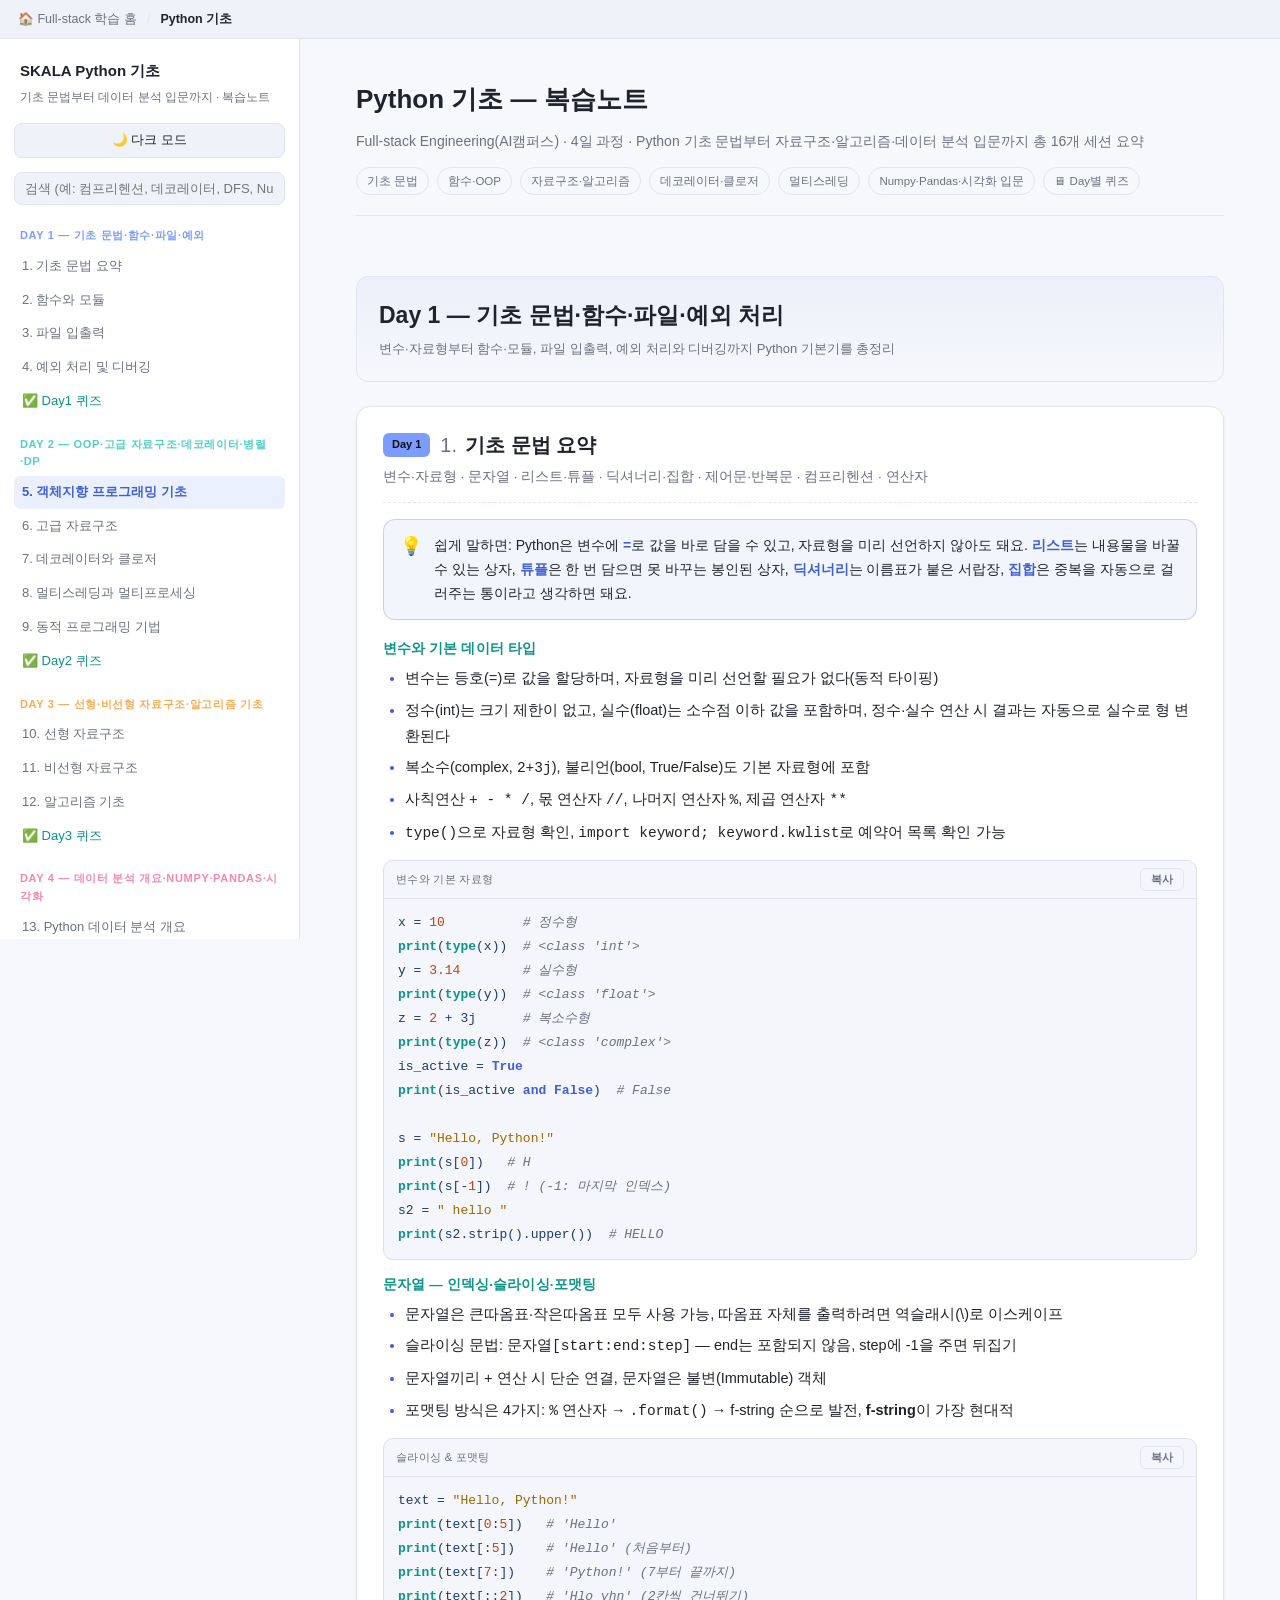
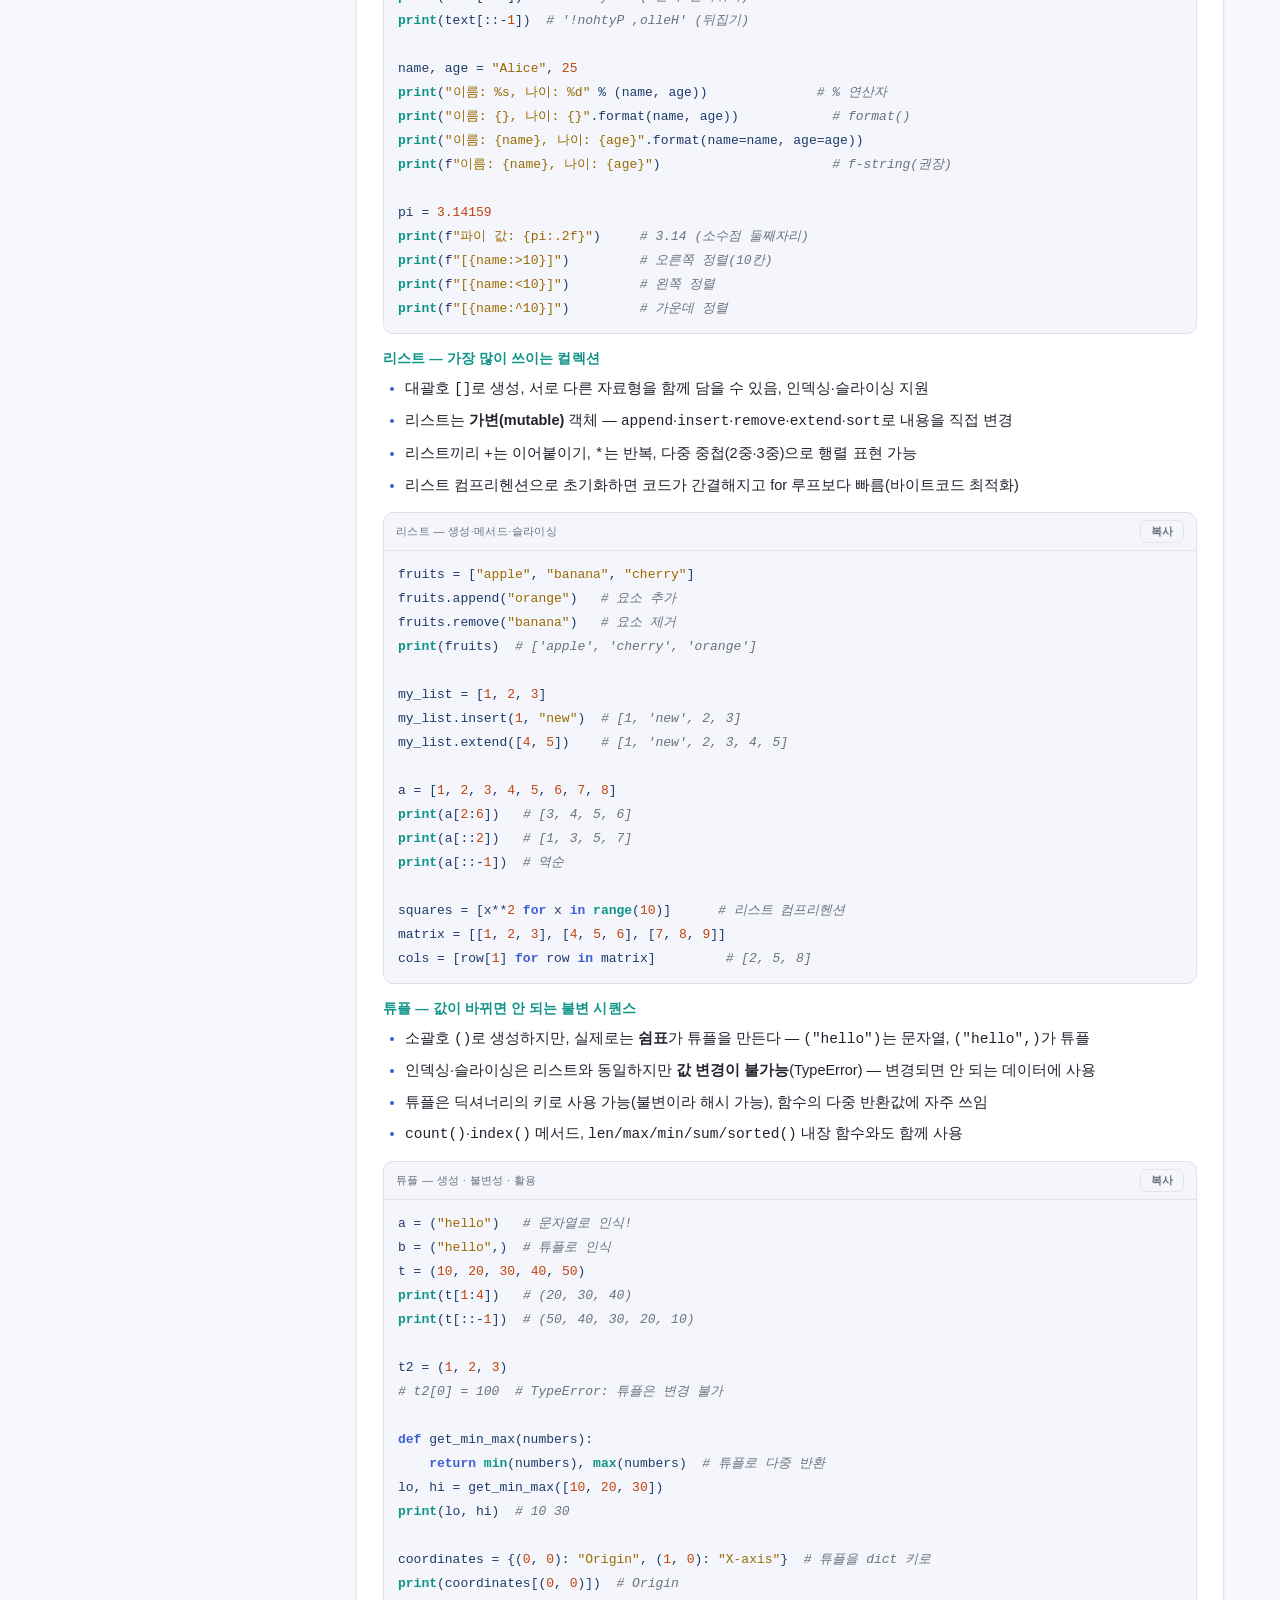
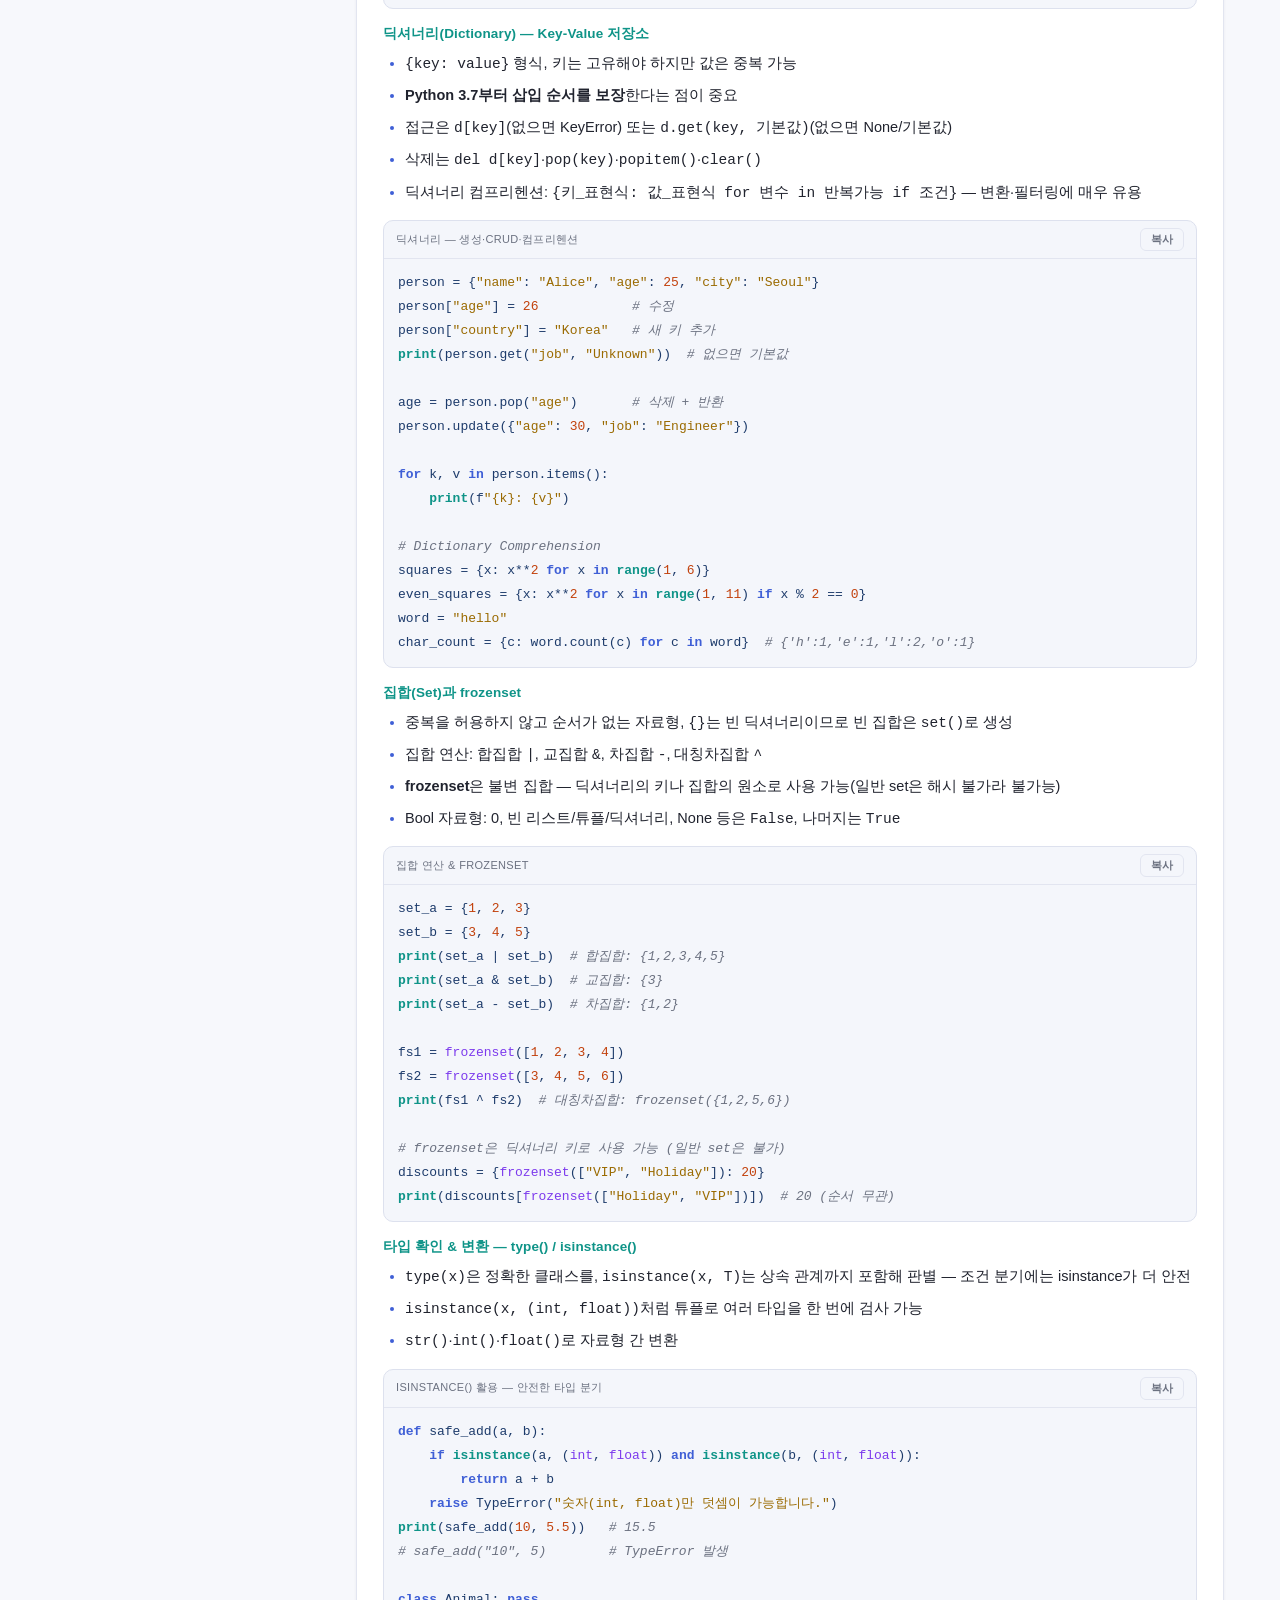
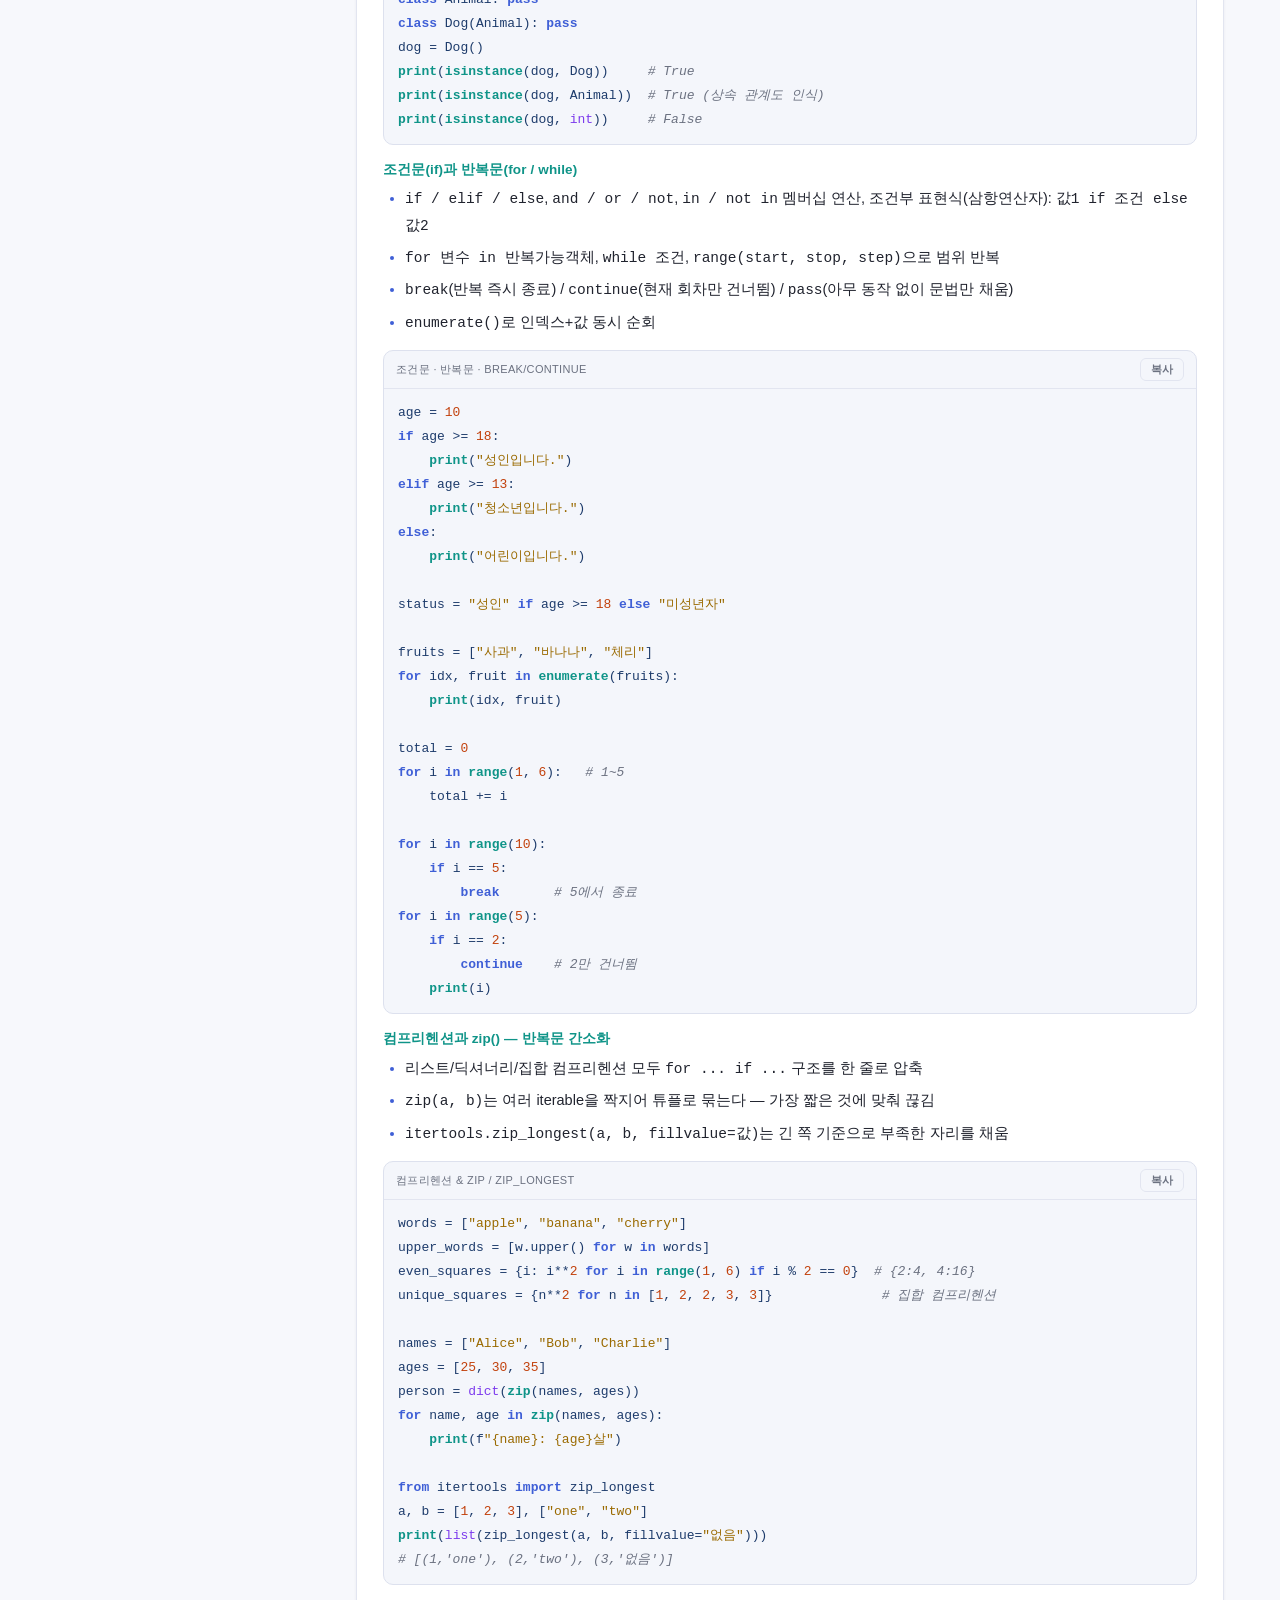
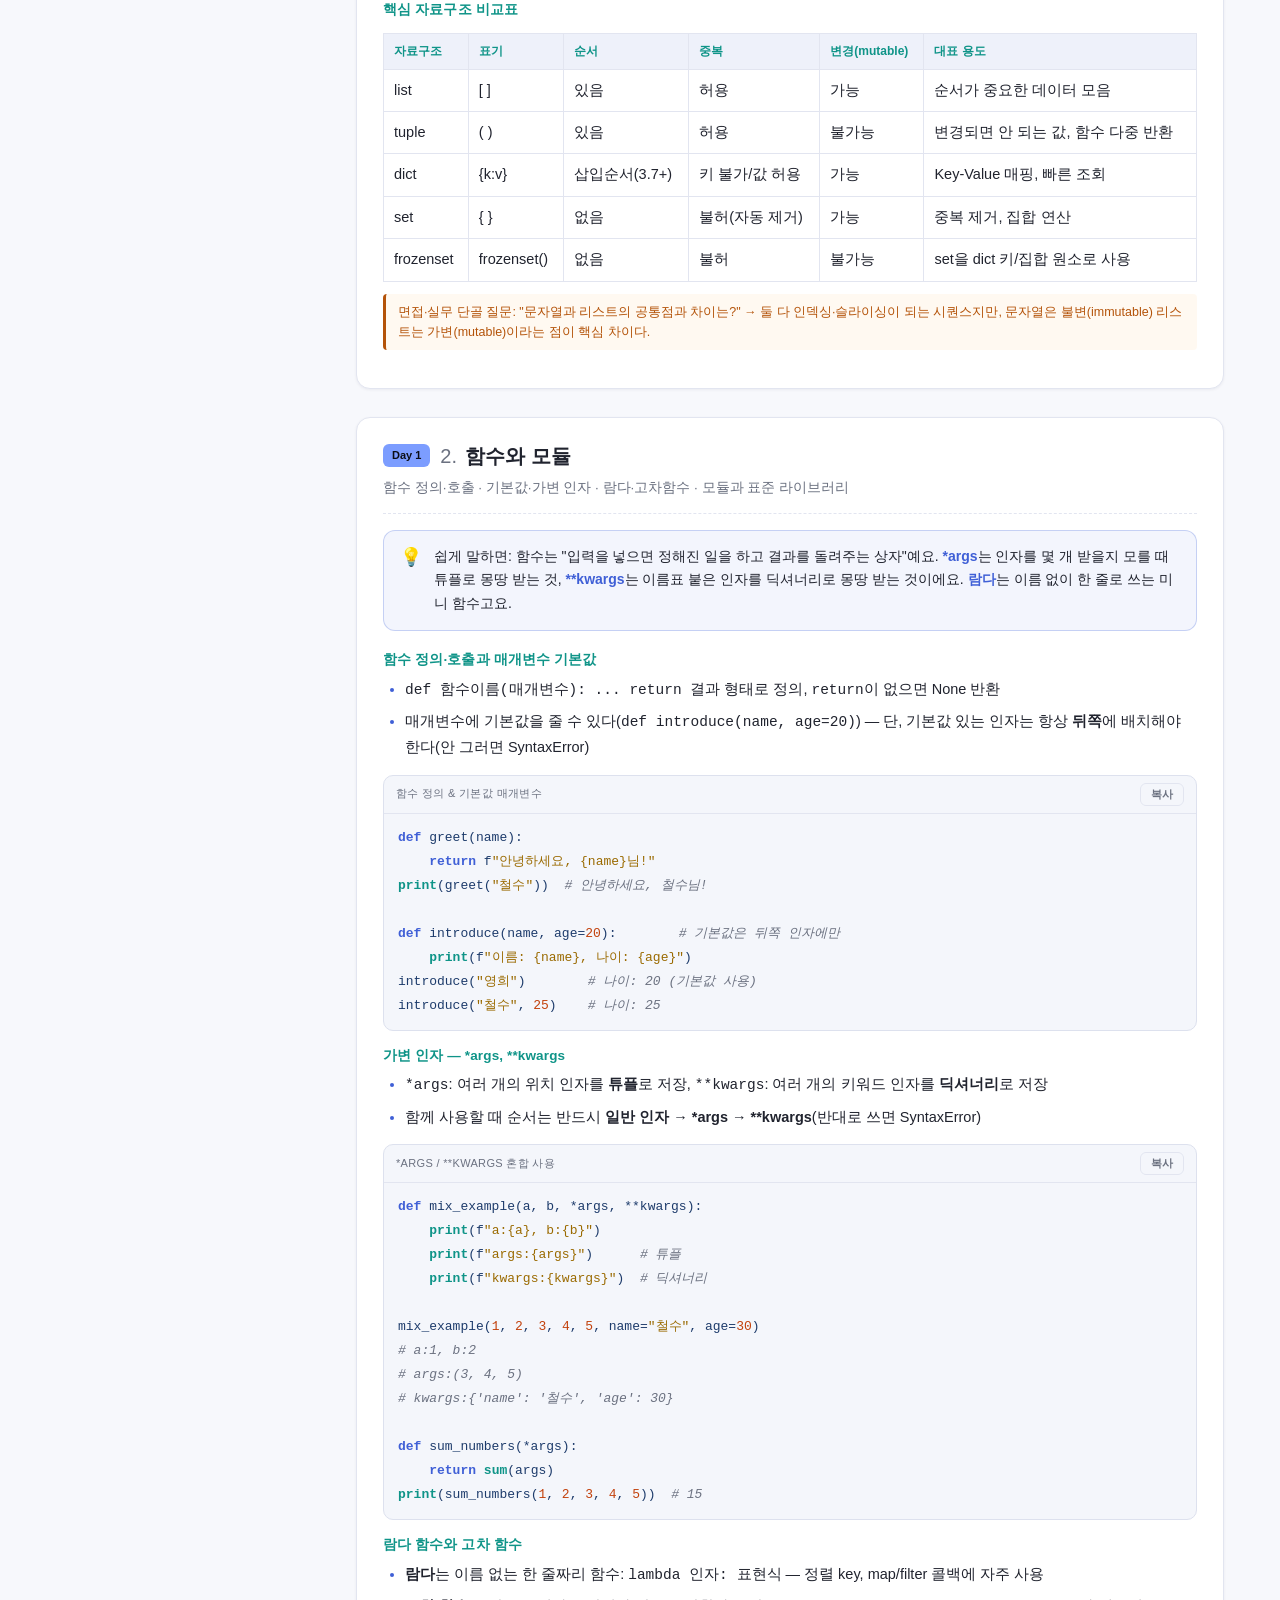
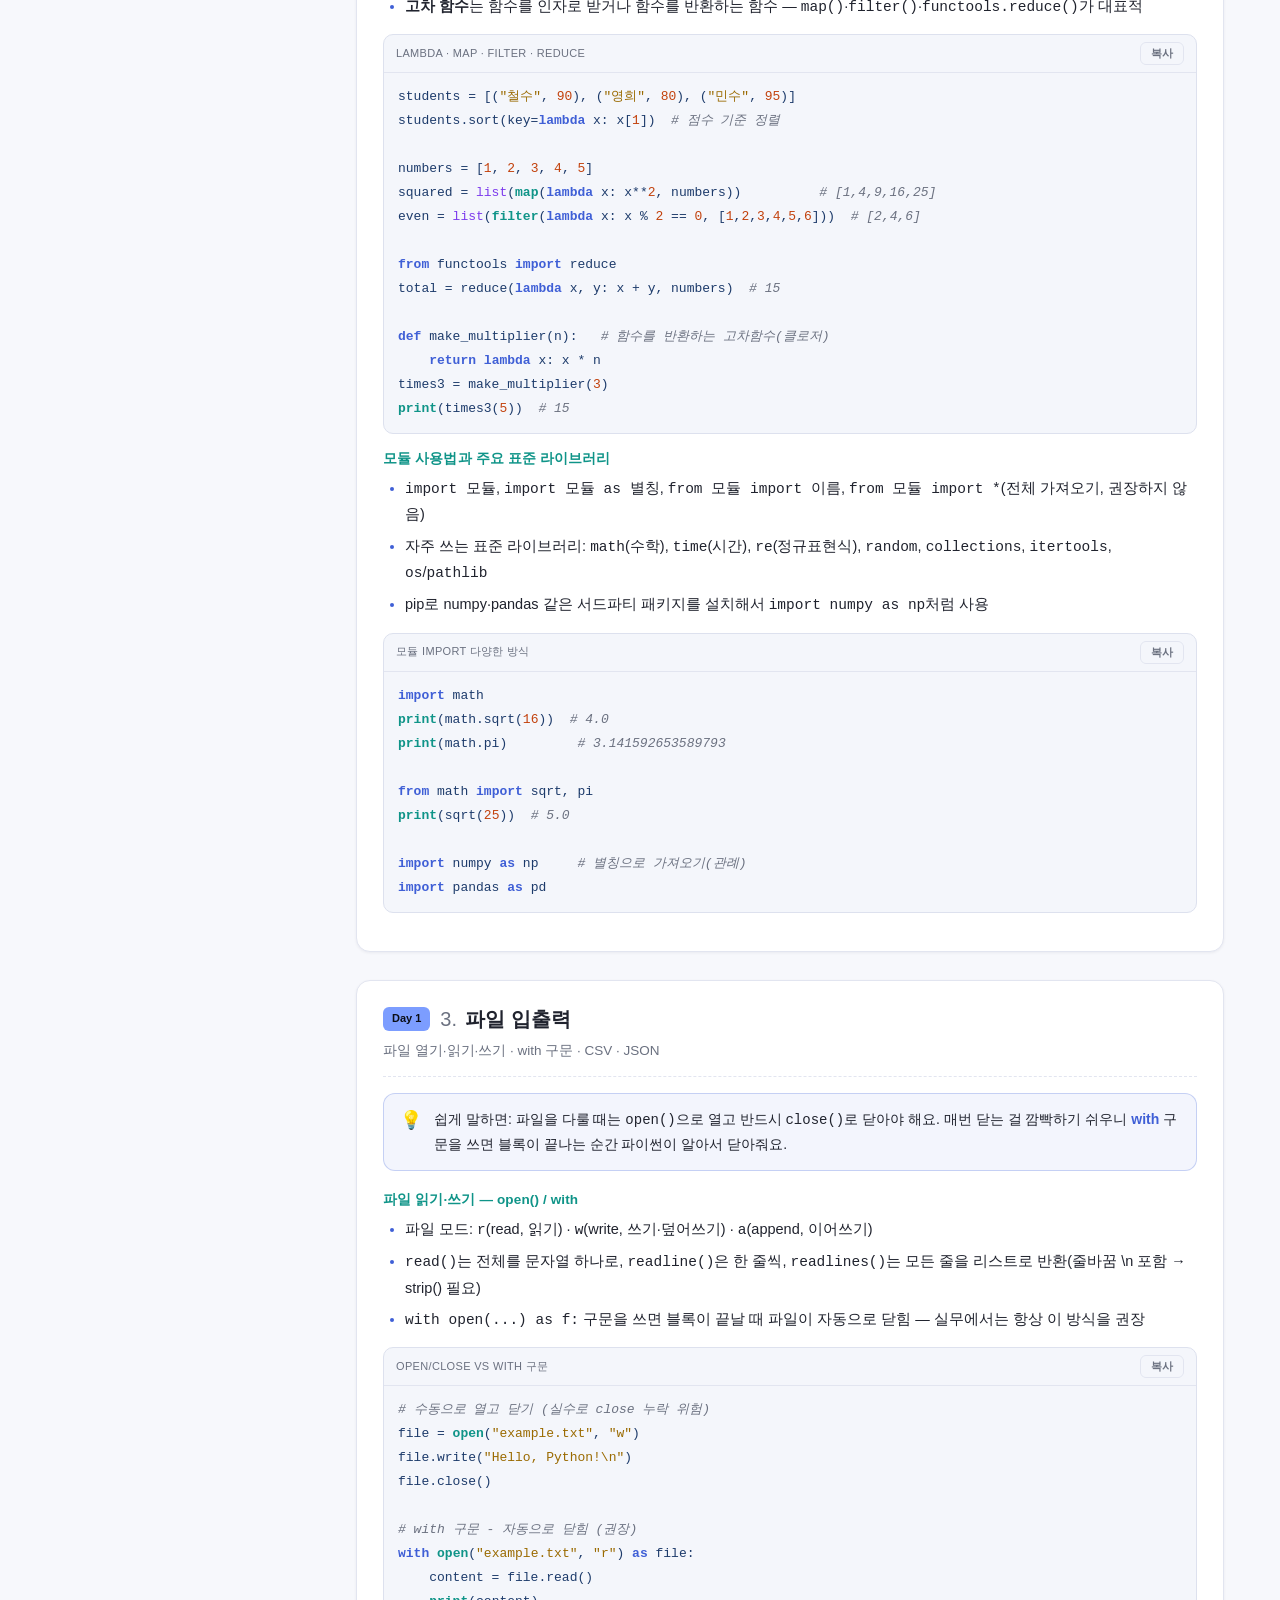
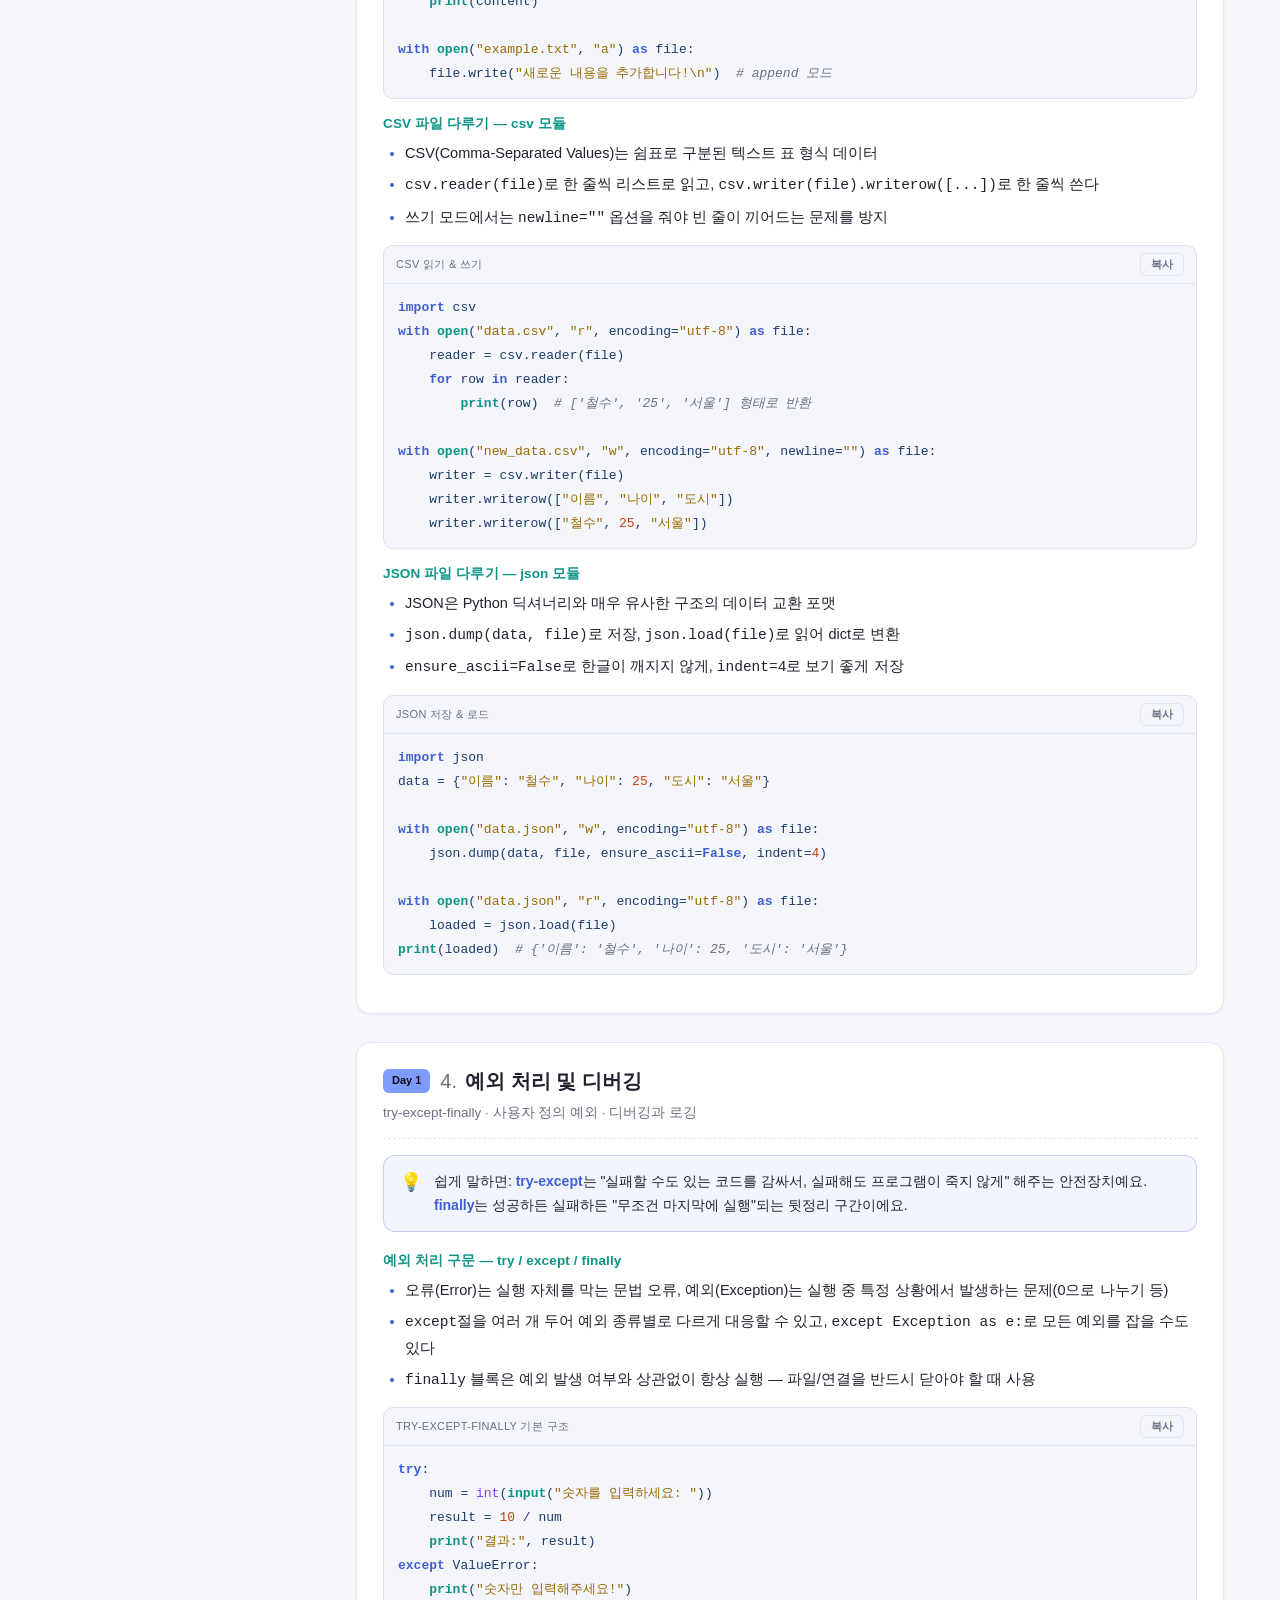
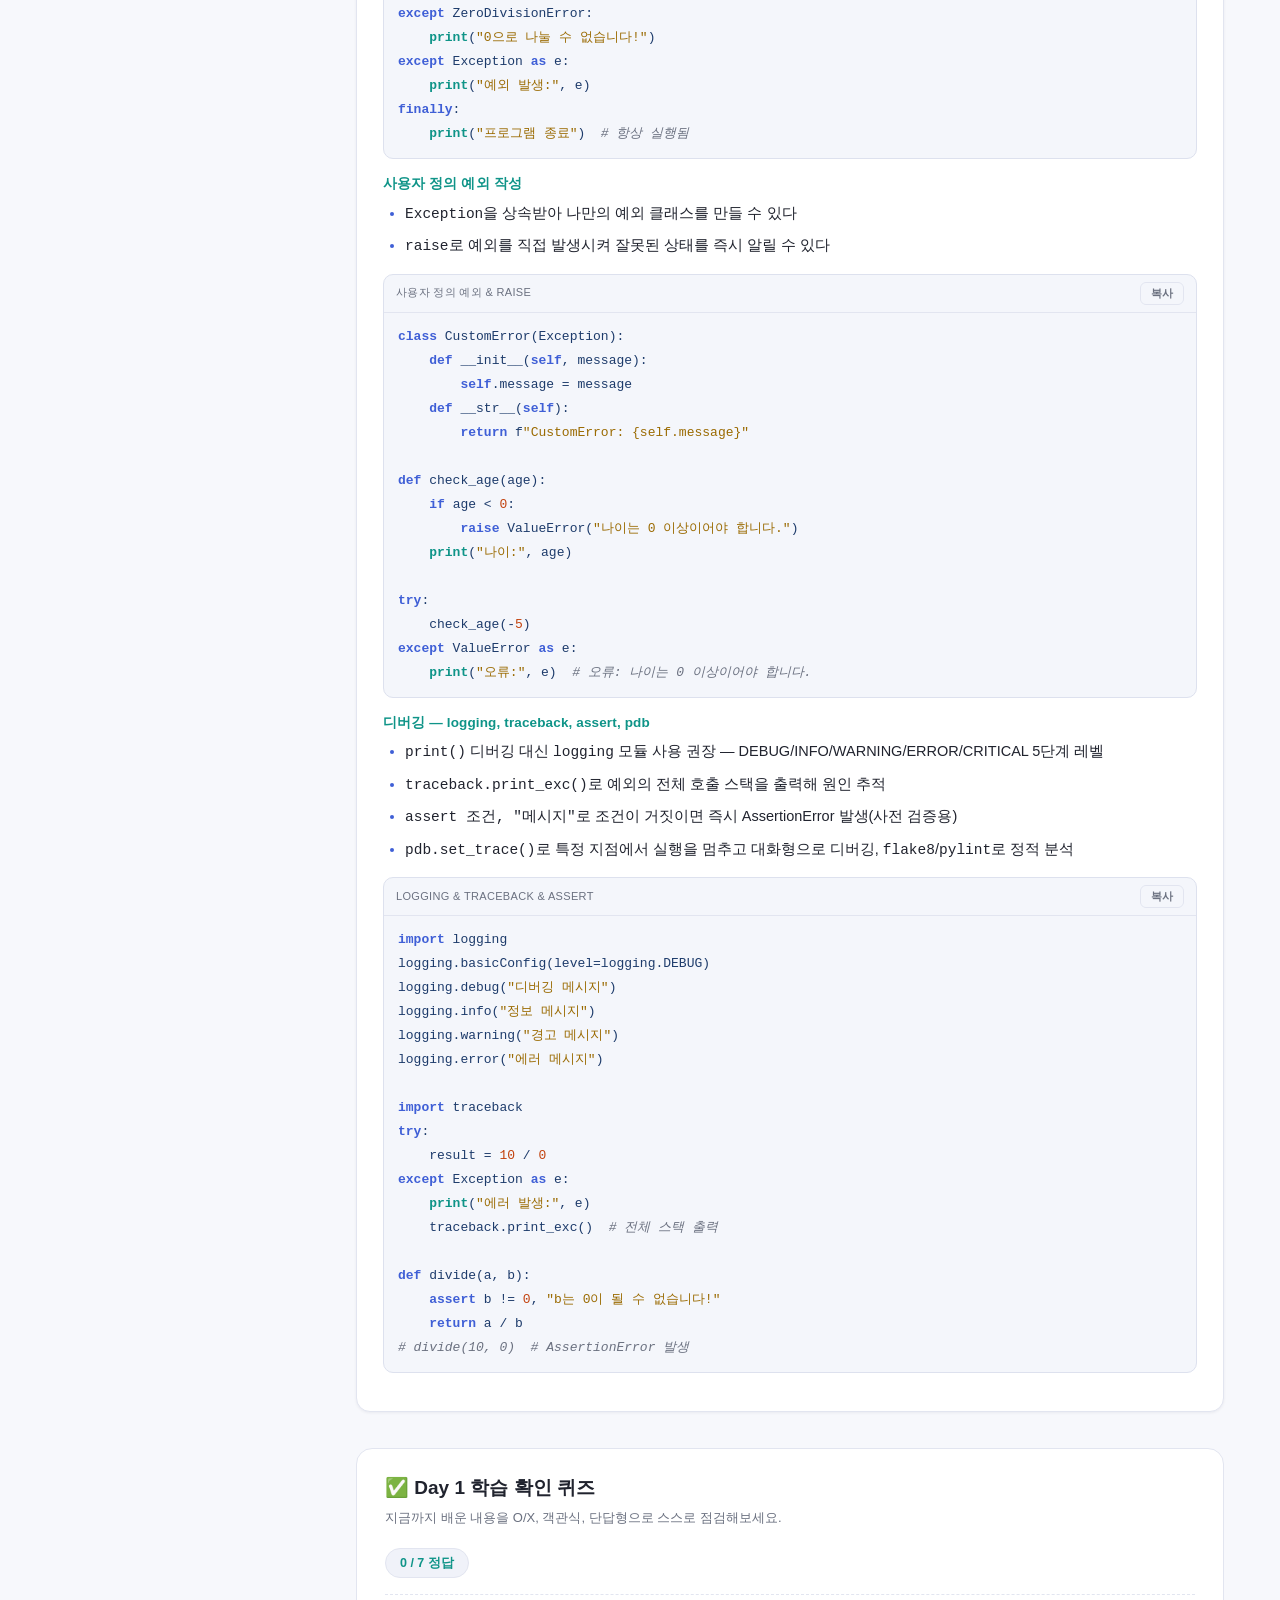
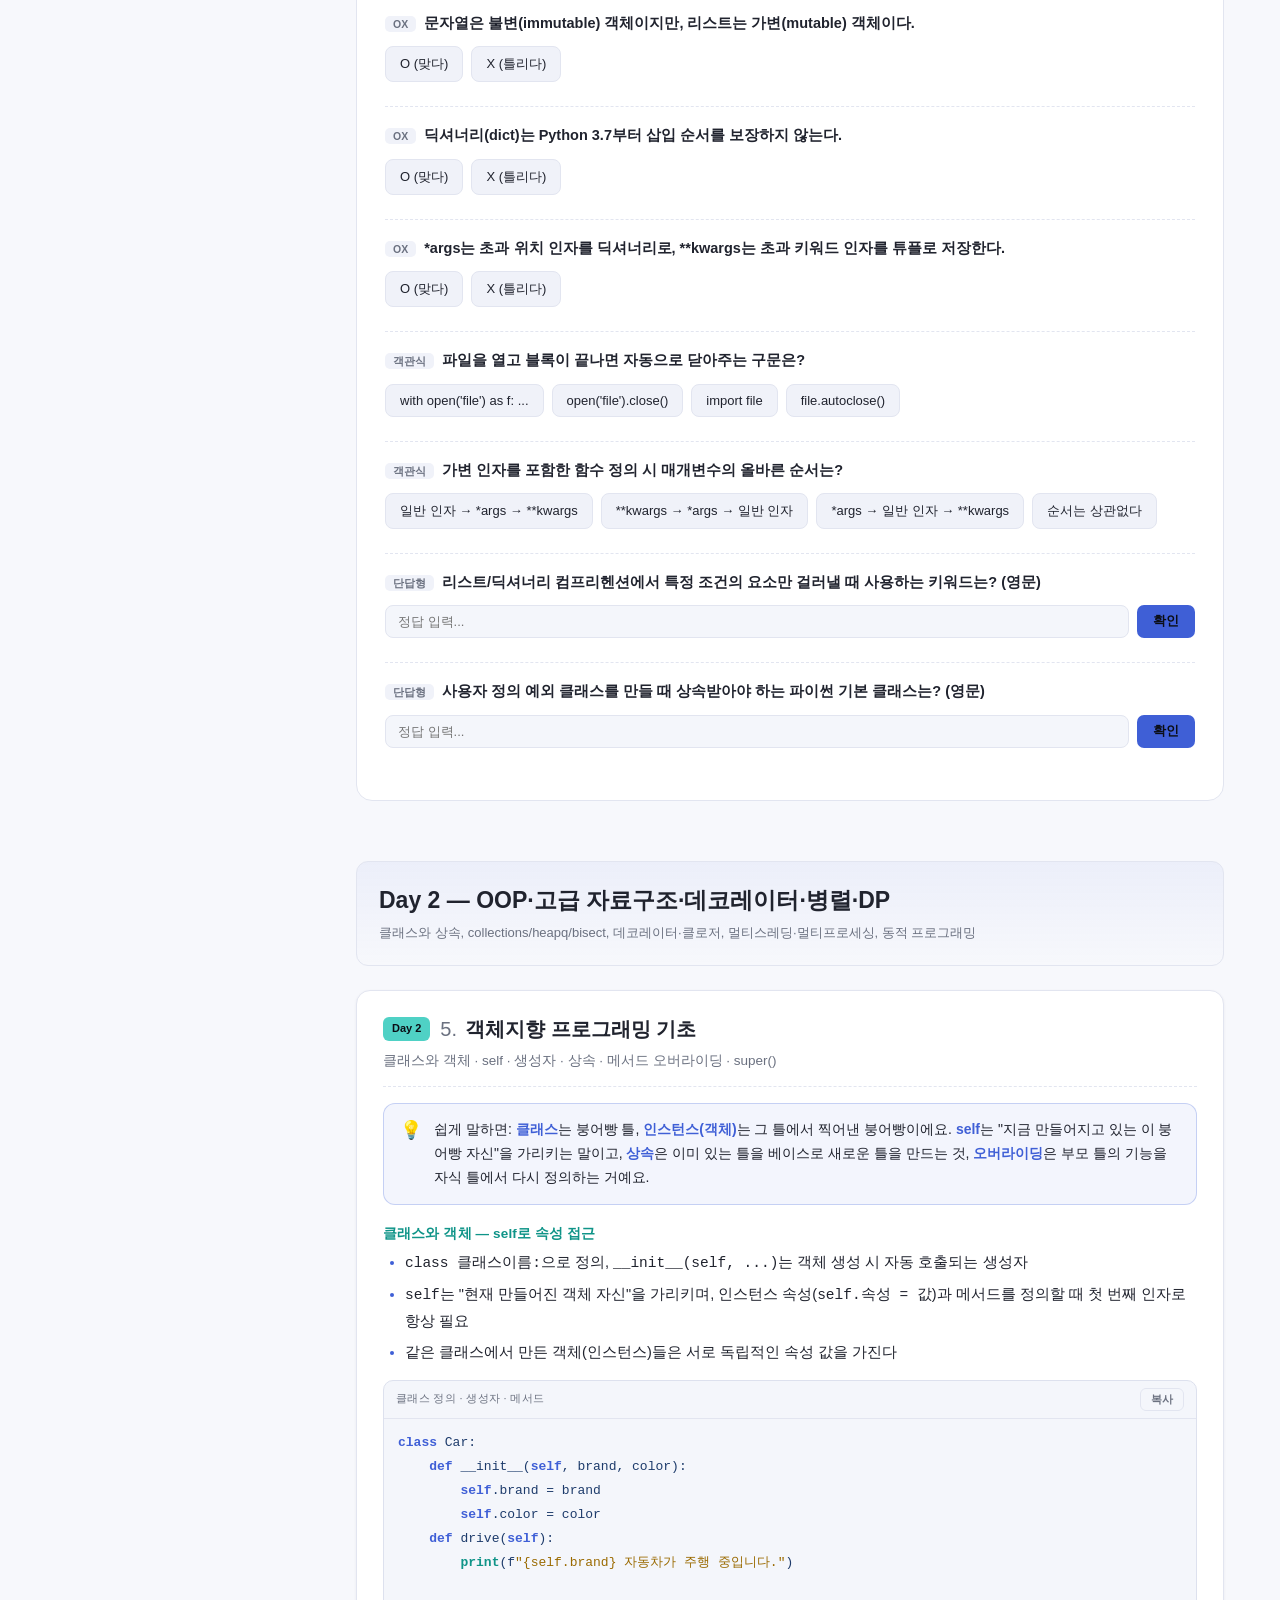
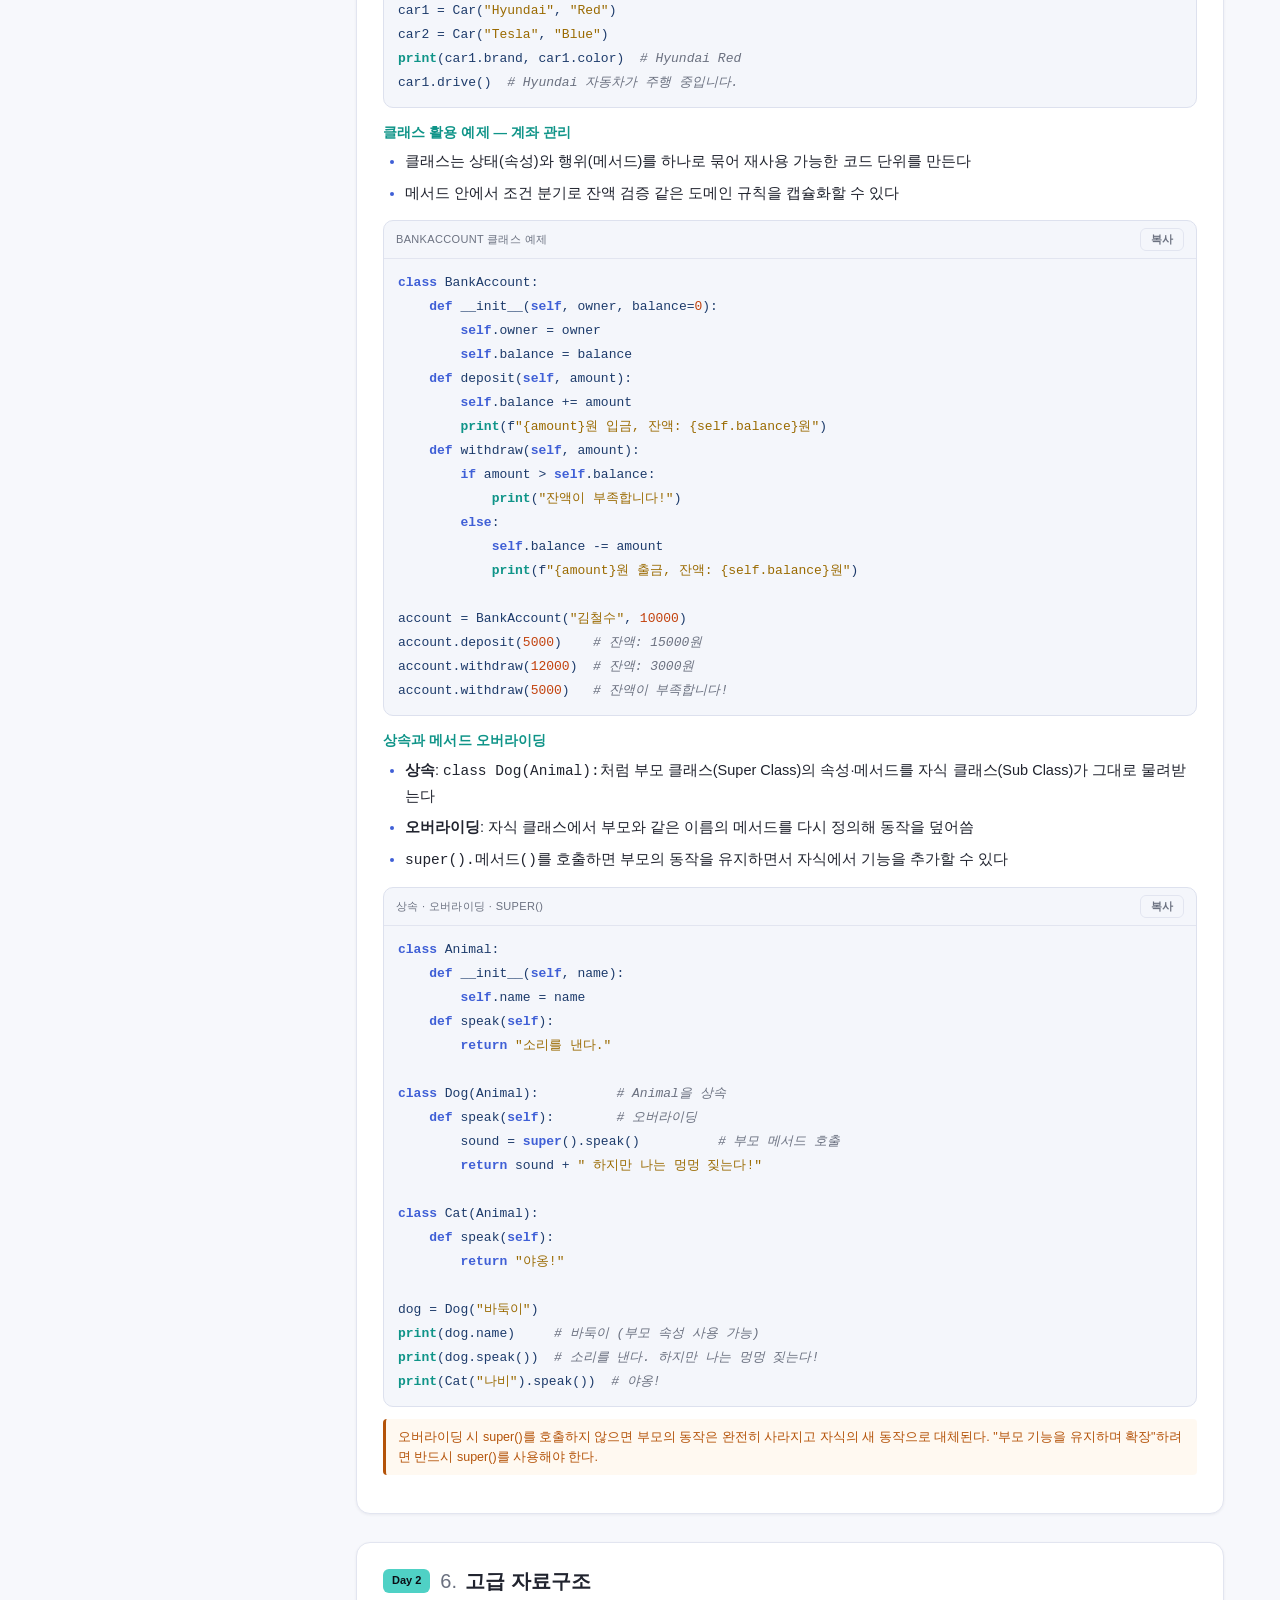
==== lectures/00-python-basics/index.html @ e53345d0 "feat: Python 기초 강의(00) 신규 추가 - 새 00번 강의 "Python 기초" 추가 — 273p 부트캠프 교재 기반   기초 문법/자료형, 함수·모듈, 파일·예외 처" ====
<!DOCTYPE html>
<html lang="ko">
<head>
<meta charset="UTF-8">
<meta name="viewport" content="width=device-width, initial-scale=1.0">
<title>SKALA | Python 기초 - 복습노트</title>
<style>
  :root{
    --bg:#0f1117; --panel:#161925; --panel2:#1c2030; --border:#2a2f42;
    --text:#e6e8ef; --muted:#9aa0b4; --accent:#7c9dff; --accent2:#4fd1c5;
    --code-bg:#10131c; --code-text:#c9e6ff;
    --day1:#7c9dff; --day2:#4fd1c5; --day3:#f6ad55; --day4:#f687b3;
    --warn:#f6ad55;
    --tk-string:#f0c674; --tk-number:#f2966d; --tk-type:#e2a8f7;
  }
  *{box-sizing:border-box;}
  html{scroll-behavior:smooth;}
  body{
    margin:0; font-family:-apple-system,BlinkMacSystemFont,"Apple SD Gothic Neo","Segoe UI",Roboto,"Noto Sans KR",sans-serif;
    background:var(--bg); color:var(--text); line-height:1.6;
  }
  .layout{display:flex; min-height:100vh;}
  .sidebar{
    width:280px; flex-shrink:0; background:var(--panel); border-right:1px solid var(--border);
    position:sticky; top:0; height:100vh; overflow-y:auto; padding:20px 14px;
  }
  .sidebar h1{font-size:15px; margin:0 6px 4px; color:var(--text); font-weight:700;}
  .sidebar .sub{font-size:11.5px; color:var(--muted); margin:0 6px 16px;}
  .search{
    width:100%; padding:8px 10px; border-radius:8px; border:1px solid var(--border);
    background:var(--panel2); color:var(--text); font-size:13px; margin-bottom:14px;
  }
  .search:focus{outline:none; border-color:var(--accent);}
  .day-group{margin-bottom:10px;}
  .day-title{
    font-size:11px; text-transform:uppercase; letter-spacing:.06em; color:var(--muted);
    padding:8px 6px 4px; font-weight:700;
  }
  .day-title.d1{color:var(--day1);} .day-title.d2{color:var(--day2);}
  .day-title.d3{color:var(--day3);} .day-title.d4{color:var(--day4);}
  .navlink{
    display:block; padding:6px 8px; border-radius:6px; color:var(--muted); text-decoration:none;
    font-size:13px; margin:1px 0; white-space:nowrap; overflow:hidden; text-overflow:ellipsis;
  }
  .navlink:hover{background:var(--panel2); color:var(--text);}
  .navlink.active{background:rgba(124,157,255,.15); color:var(--accent); font-weight:600;}
  main{flex:1; padding:32px 40px 120px; max-width:980px;}
  .page-head{margin-bottom:32px; padding-bottom:20px; border-bottom:1px solid var(--border);}
  .page-head h1{font-size:26px; margin:0 0 8px;}
  .page-head p{color:var(--muted); font-size:14px; margin:0;}
  .badges{margin-top:14px; display:flex; gap:8px; flex-wrap:wrap;}
  .badges span{font-size:11.5px; padding:4px 10px; border-radius:999px; border:1px solid var(--border); color:var(--muted);}
  .sec{margin-bottom:56px; padding-top:8px; scroll-margin-top:20px;}
  .sec-head{display:flex; align-items:center; gap:10px; margin-bottom:4px;}
  .day-badge{font-size:11px; font-weight:700; padding:3px 9px; border-radius:6px; color:#0b0d14;}
  .day-badge.day1{background:var(--day1);} .day-badge.day2{background:var(--day2);}
  .day-badge.day3{background:var(--day3);} .day-badge.day4{background:var(--day4);}
  .sec h2{font-size:21px; margin:0; display:flex; gap:8px; align-items:baseline;}
  .sec h2 .num{color:var(--muted); font-weight:500;}
  .subtitle{color:var(--muted); font-size:13.5px; margin:6px 0 18px; padding-bottom:14px; border-bottom:1px dashed var(--border);}
  .sec h3{font-size:16px; margin:22px 0 8px; color:var(--text);}
  .sec h4{font-size:13.5px; margin:14px 0 6px; color:var(--accent2); font-weight:700;}
  .b{margin:4px 0 14px; padding-left:20px;}
  .b li{margin:4px 0; font-size:14px;}
  .b li::marker{color:var(--accent);}
  p{font-size:14px; margin:8px 0;}
  .sqlbox{
    background:var(--code-bg); border:1px solid var(--border); border-radius:10px;
    margin:12px 0; overflow:hidden;
  }
  .sqlhead{
    font-size:11px; color:var(--muted); padding:7px 12px; border-bottom:1px solid var(--border);
    background:rgba(255,255,255,.02); letter-spacing:.03em; text-transform:uppercase;
  }
  .sqlbox pre{margin:0; padding:12px 14px; overflow-x:auto;}
  .sqlbox code{
    font-family:"SF Mono",Menlo,Consolas,monospace; font-size:12.5px; color:var(--code-text);
    line-height:1.65; white-space:pre;
  }
  .sqlbox .tk-k{color:var(--accent); font-weight:700;}
  .sqlbox .tk-f{color:var(--accent2); font-weight:700;}
  .sqlbox .tk-t{color:var(--tk-type);}
  .sqlbox .tk-s{color:var(--tk-string);}
  .sqlbox .tk-n{color:var(--tk-number);}
  .sqlbox .tk-c{color:var(--muted); font-style:italic;}
  .cp{
    background:rgba(79,209,197,.07); border:1px solid rgba(79,209,197,.3); border-radius:10px;
    padding:10px 14px; margin:14px 0;
  }
  .cphead{color:var(--accent2); font-size:12.5px; font-weight:700; margin-bottom:6px;}
  .cp ul{margin:0; padding-left:18px;}
  .cp li{font-size:13px; margin:3px 0; color:#d5f5f0;}
  table.t{border-collapse:collapse; width:100%; margin:12px 0; font-size:13px;}
  table.t th{
    background:var(--panel2); text-align:left; padding:8px 10px; border:1px solid var(--border);
    color:var(--accent2); font-size:12px;
  }
  table.t td{padding:8px 10px; border:1px solid var(--border); color:var(--text); vertical-align:top;}
  .note{
    font-size:12.5px; color:var(--warn); background:rgba(246,173,85,.08);
    border-left:3px solid var(--warn); padding:8px 12px; margin:12px 0; border-radius:4px;
  }
  .divider{border:none; border-top:1px solid var(--border); margin:40px 0;}
  .day-header{
    margin:60px 0 24px; padding:14px 0; border-bottom:2px solid var(--border);
  }
  .day-header h1{font-size:22px; margin:0 0 4px;}
  .day-header p{color:var(--muted); font-size:13px; margin:0;}
  ::-webkit-scrollbar{width:9px; height:9px;}
  ::-webkit-scrollbar-thumb{background:#333850; border-radius:6px;}
  ::-webkit-scrollbar-track{background:transparent;}
  .top-btn{
    position:fixed; bottom:24px; right:24px; background:var(--accent); color:#0b0d14;
    border:none; border-radius:999px; width:44px; height:44px; font-size:18px; cursor:pointer;
    box-shadow:0 4px 16px rgba(0,0,0,.4); display:none;
  }
  @media (max-width:900px){
    .sidebar{position:fixed; z-index:20; transform:translateX(-100%); transition:transform .2s;}
    .sidebar.open{transform:translateX(0);}
    main{padding:20px;}
  }

  /* ===== Readability upgrade ===== */
  body{ font-size:15px; }
  main{ padding:36px 48px 160px; max-width:900px; }
  .sec{
    background:var(--panel); border:1px solid var(--border); border-radius:14px;
    padding:22px 26px 26px; margin-bottom:28px; box-shadow:0 1px 0 rgba(255,255,255,.02) inset;
  }
  .sec-head{margin-bottom:2px;}
  .sec h2{font-size:20px;}
  .subtitle{font-size:13.5px; line-height:1.55; margin-bottom:16px;}
  p, .b li, .cp li, table.t td{font-size:14.5px; line-height:1.75;}
  .b{padding-left:22px;}
  .b li{margin:6px 0;}
  .sqlbox code{font-size:13px; line-height:1.8;}
  h4{letter-spacing:.01em;}
  .day-header{
    background:linear-gradient(180deg, rgba(124,157,255,.08), transparent);
    border-radius:12px; padding:20px 22px; border-bottom:none; border:1px solid var(--border);
  }
  .day-header h1{font-size:23px;}

  /* ===== Light theme ===== */
  body.light{
    --bg:#f7f8fc; --panel:#ffffff; --panel2:#f0f2f9; --border:#e2e5f0;
    --text:#20232e; --muted:#6b7180; --accent:#3f5fd6; --accent2:#0f9488;
    --code-bg:#f4f6fb; --code-text:#1d3b6b; --warn:#b45309;
    --tk-string:#9a6a00; --tk-number:#c2410c; --tk-type:#7c3aed;
  }
  body.light .sec{box-shadow:0 1px 3px rgba(20,25,50,.06);}
  body.light .cp{background:rgba(15,148,136,.07); border-color:rgba(15,148,136,.28);}
  body.light .cp li{color:#0d4b45;}
  body.light .sqlbox{border-color:#dde1ee;}
  body.light table.t th{background:#eef1fa;}
  body.light .day-header{background:linear-gradient(180deg, rgba(63,95,214,.06), transparent);}

  /* ===== Top toolbar ===== */
  .toolbar{display:flex; gap:8px; margin-bottom:14px;}
  .theme-btn{
    flex:1; padding:8px 10px; border-radius:8px; border:1px solid var(--border);
    background:var(--panel2); color:var(--text); font-size:12.5px; cursor:pointer;
  }
  .theme-btn:hover{border-color:var(--accent);}

  /* ===== Copy button (injected via JS into sqlhead) ===== */
  .sqlhead{display:flex; align-items:center; justify-content:space-between;}
  .copy-btn{
    font-size:11px; padding:3px 10px; border-radius:6px; border:1px solid var(--border);
    background:transparent; color:var(--muted); cursor:pointer; letter-spacing:0; text-transform:none;
    font-weight:600;
  }
  .copy-btn:hover{border-color:var(--accent2); color:var(--accent2);}
  .copy-btn.copied{border-color:var(--accent2); color:var(--accent2);}

  /* ===== Width upgrade (full monitor) ===== */
  main{ max-width: 1180px; padding:40px 56px 160px; }
  @media (min-width:1500px){ main{ max-width: 1320px; } }
  @media (min-width:1800px){ main{ max-width: 1440px; } }
  .sidebar{ width:300px; }

  /* ===== TL;DR beginner box ===== */
  .tldr{
    display:flex; gap:12px; align-items:flex-start; background:rgba(124,157,255,.09);
    border:1px solid rgba(124,157,255,.35); border-radius:12px; padding:14px 16px; margin:14px 0 18px;
  }
  .tldr .icon{font-size:18px; line-height:1.4;}
  .tldr .txt{font-size:14px; line-height:1.7; color:var(--text);}
  .tldr .txt b{color:var(--accent);}
  body.light .tldr{background:rgba(63,95,214,.06); border-color:rgba(63,95,214,.25);}

  /* ===== Quiz blocks ===== */
  .quiz-wrap{
    margin:36px 0 60px; background:var(--panel); border:1px solid var(--border); border-radius:16px;
    padding:24px 28px 28px;
  }
  .quiz-wrap h2{font-size:19px; margin:0 0 4px; display:flex; align-items:center; gap:8px;}
  .quiz-wrap > p{color:var(--muted); font-size:13px; margin:0 0 18px;}
  .quiz-score{
    display:inline-block; background:var(--panel2); border:1px solid var(--border); border-radius:999px;
    padding:4px 14px; font-size:12.5px; color:var(--accent2); font-weight:700; margin-bottom:16px;
  }
  .quiz-q{
    border-top:1px dashed var(--border); padding:16px 0;
  }
  .quiz-q:first-of-type{border-top:none;}
  .quiz-qtext{font-size:14.5px; margin:0 0 10px; font-weight:600;}
  .quiz-qtext .qtype{
    font-size:10.5px; font-weight:700; padding:2px 8px; border-radius:5px; margin-right:8px;
    background:var(--panel2); color:var(--muted); vertical-align:middle;
  }
  .quiz-opts{display:flex; flex-wrap:wrap; gap:8px;}
  .quiz-opt{
    background:var(--panel2); border:1px solid var(--border); color:var(--text); border-radius:8px;
    padding:8px 14px; font-size:13px; cursor:pointer; text-align:left;
  }
  .quiz-opt:hover{border-color:var(--accent);}
  .quiz-opt.correct{background:rgba(79,209,197,.18); border-color:var(--accent2); color:var(--accent2); font-weight:700;}
  .quiz-opt.incorrect{background:rgba(246,135,179,.15); border-color:#f687b3; color:#f687b3;}
  .quiz-opt[disabled]{cursor:default;}
  .quiz-short{display:flex; gap:8px; flex-wrap:wrap; align-items:center;}
  .quiz-short input{
    flex:1; min-width:180px; padding:8px 12px; border-radius:8px; border:1px solid var(--border);
    background:var(--code-bg); color:var(--text); font-size:13px;
  }
  .quiz-check{
    background:var(--accent); color:#0b0d14; border:none; border-radius:7px; padding:8px 16px;
    font-size:12.5px; font-weight:700; cursor:pointer;
  }
  .quiz-feedback{font-size:12.5px; margin-top:8px; font-weight:600;}
  .quiz-feedback.ok{color:var(--accent2);}
  .quiz-feedback.no{color:#f687b3;}
  .quiz-exp{
    margin-top:8px; padding:8px 12px; border-radius:8px; font-weight:400; font-size:12.5px;
    line-height:1.6; color:var(--text); background:var(--panel2); border:1px solid var(--border);
  }

  /* ===== Site topbar (links back to course home) ===== */
  .site-topbar{
    display:flex; align-items:center; gap:10px; padding:9px 18px; background:var(--panel2);
    border-bottom:1px solid var(--border); font-size:12.5px; position:sticky; top:0; z-index:30;
  }
  .site-topbar a{color:var(--muted); text-decoration:none;}
  .site-topbar a:hover{color:var(--accent);}
  .site-topbar .crumb-sep{color:var(--border);}
  .site-topbar .crumb-cur{color:var(--text); font-weight:600;}
</style>
</head>

<body class="light">
<div class="site-topbar">
  <a href="../../index.html">🏠 Full-stack 학습 홈</a>
  <span class="crumb-sep">/</span>
  <span class="crumb-cur">Python 기초</span>
</div>
<div class="layout">
  <nav class="sidebar" id="sidebar">
    <h1>SKALA Python 기초</h1>
    <p class="sub">기초 문법부터 데이터 분석 입문까지 · 복습노트</p>
    <div class="toolbar">
      <button class="theme-btn" id="themeBtn">🌙 다크 모드</button>
    </div>
    <input class="search" id="searchBox" type="text" placeholder="검색 (예: 컴프리헨션, 데코레이터, DFS, Numpy...)">
    <div class="day-group"><div class="day-title d1">Day 1 — 기초 문법·함수·파일·예외</div>
<a class="navlink" href="#s1" data-sec="1">1. 기초 문법 요약</a>
<a class="navlink" href="#s2" data-sec="2">2. 함수와 모듈</a>
<a class="navlink" href="#s3" data-sec="3">3. 파일 입출력</a>
<a class="navlink" href="#s4" data-sec="4">4. 예외 처리 및 디버깅</a>
<a class="navlink" href="#quiz-day1" style="color:var(--accent2);">✅ Day1 퀴즈</a>
</div>
<div class="day-group"><div class="day-title d2">Day 2 — OOP·고급 자료구조·데코레이터·병렬·DP</div>
<a class="navlink" href="#s5" data-sec="5">5. 객체지향 프로그래밍 기초</a>
<a class="navlink" href="#s6" data-sec="6">6. 고급 자료구조</a>
<a class="navlink" href="#s7" data-sec="7">7. 데코레이터와 클로저</a>
<a class="navlink" href="#s8" data-sec="8">8. 멀티스레딩과 멀티프로세싱</a>
<a class="navlink" href="#s9" data-sec="9">9. 동적 프로그래밍 기법</a>
<a class="navlink" href="#quiz-day2" style="color:var(--accent2);">✅ Day2 퀴즈</a>
</div>
<div class="day-group"><div class="day-title d3">Day 3 — 선형·비선형 자료구조·알고리즘 기초</div>
<a class="navlink" href="#s10" data-sec="10">10. 선형 자료구조</a>
<a class="navlink" href="#s11" data-sec="11">11. 비선형 자료구조</a>
<a class="navlink" href="#s12" data-sec="12">12. 알고리즘 기초</a>
<a class="navlink" href="#quiz-day3" style="color:var(--accent2);">✅ Day3 퀴즈</a>
</div>
<div class="day-group"><div class="day-title d4">Day 4 — 데이터 분석 개요·Numpy·Pandas·시각화</div>
<a class="navlink" href="#s13" data-sec="13">13. Python 데이터 분석 개요</a>
<a class="navlink" href="#s14" data-sec="14">14. Numpy</a>
<a class="navlink" href="#s15" data-sec="15">15. Pandas</a>
<a class="navlink" href="#s16" data-sec="16">16. Matplotlib & Seaborn</a>
<a class="navlink" href="#quiz-day4" style="color:var(--accent2);">✅ Day4 퀴즈</a>
</div>
  </nav>
  <main>
    <div class="page-head">
      <h1>Python 기초 — 복습노트</h1>
      <p>Full-stack Engineering(AI캠퍼스) · 4일 과정 · Python 기초 문법부터 자료구조·알고리즘·데이터 분석 입문까지 총 16개 세션 요약</p>
      <div class="badges">
        <span>기초 문법</span><span>함수·OOP</span><span>자료구조·알고리즘</span>
        <span>데코레이터·클로저</span><span>멀티스레딩</span><span>Numpy·Pandas·시각화 입문</span>
        <span>🖥 Day별 퀴즈</span>
      </div>
    </div>
    <div class="day-header" id="day1"><h1>Day 1 — 기초 문법·함수·파일·예외 처리</h1><p>변수·자료형부터 함수·모듈, 파일 입출력, 예외 처리와 디버깅까지 Python 기본기를 총정리</p></div>

<section class="sec" id="s1" data-day="1">
  <div class="sec-head">
    <span class="day-badge day1">Day 1</span>
    <h2><span class="num">1.</span> 기초 문법 요약</h2>
  </div>
  <p class="subtitle">변수·자료형 · 문자열 · 리스트·튜플 · 딕셔너리·집합 · 제어문·반복문 · 컴프리헨션 · 연산자</p>
  <div class="tldr"><span class="icon">💡</span><div class="txt">쉽게 말하면: Python은 변수에 <b>=</b>로 값을 바로 담을 수 있고, 자료형을 미리 선언하지 않아도 돼요. <b>리스트</b>는 내용물을 바꿀 수 있는 상자, <b>튜플</b>은 한 번 담으면 못 바꾸는 봉인된 상자, <b>딕셔너리</b>는 이름표가 붙은 서랍장, <b>집합</b>은 중복을 자동으로 걸러주는 통이라고 생각하면 돼요.</div></div>

  <h4>변수와 기본 데이터 타입</h4>
  <ul class="b">
    <li>변수는 등호(<code style="background:none;border:none;padding:0;font-size:inherit;color:inherit;">=</code>)로 값을 할당하며, 자료형을 미리 선언할 필요가 없다(동적 타이핑)</li>
    <li>정수(int)는 크기 제한이 없고, 실수(float)는 소수점 이하 값을 포함하며, 정수·실수 연산 시 결과는 자동으로 실수로 형 변환된다</li>
    <li>복소수(complex, <code style="background:none;border:none;padding:0;font-size:inherit;color:inherit;">2+3j</code>), 불리언(bool, True/False)도 기본 자료형에 포함</li>
    <li>사칙연산 <code style="background:none;border:none;padding:0;font-size:inherit;color:inherit;">+ - * /</code>, 몫 연산자 <code style="background:none;border:none;padding:0;font-size:inherit;color:inherit;">//</code>, 나머지 연산자 <code style="background:none;border:none;padding:0;font-size:inherit;color:inherit;">%</code>, 제곱 연산자 <code style="background:none;border:none;padding:0;font-size:inherit;color:inherit;">**</code></li>
    <li><code style="background:none;border:none;padding:0;font-size:inherit;color:inherit;">type()</code>으로 자료형 확인, <code style="background:none;border:none;padding:0;font-size:inherit;color:inherit;">import keyword; keyword.kwlist</code>로 예약어 목록 확인 가능</li>
  </ul>
  <div class="sqlbox"><div class="sqlhead">변수와 기본 자료형</div><pre><code>x = 10          # 정수형
print(type(x))  # &lt;class 'int'&gt;
y = 3.14        # 실수형
print(type(y))  # &lt;class 'float'&gt;
z = 2 + 3j      # 복소수형
print(type(z))  # &lt;class 'complex'&gt;
is_active = True
print(is_active and False)  # False

s = "Hello, Python!"
print(s[0])   # H
print(s[-1])  # ! (-1: 마지막 인덱스)
s2 = " hello "
print(s2.strip().upper())  # HELLO</code></pre></div>

  <h4>문자열 — 인덱싱·슬라이싱·포맷팅</h4>
  <ul class="b">
    <li>문자열은 큰따옴표·작은따옴표 모두 사용 가능, 따옴표 자체를 출력하려면 역슬래시(\)로 이스케이프</li>
    <li>슬라이싱 문법: <code style="background:none;border:none;padding:0;font-size:inherit;color:inherit;">문자열[start:end:step]</code> — end는 포함되지 않음, step에 -1을 주면 뒤집기</li>
    <li>문자열끼리 <code style="background:none;border:none;padding:0;font-size:inherit;color:inherit;">+</code> 연산 시 단순 연결, 문자열은 불변(Immutable) 객체</li>
    <li>포맷팅 방식은 4가지: <code style="background:none;border:none;padding:0;font-size:inherit;color:inherit;">%</code> 연산자 → <code style="background:none;border:none;padding:0;font-size:inherit;color:inherit;">.format()</code> → f-string 순으로 발전, <b>f-string</b>이 가장 현대적</li>
  </ul>
  <div class="sqlbox"><div class="sqlhead">슬라이싱 &amp; 포맷팅</div><pre><code>text = "Hello, Python!"
print(text[0:5])   # 'Hello'
print(text[:5])    # 'Hello' (처음부터)
print(text[7:])    # 'Python!' (7부터 끝까지)
print(text[::2])   # 'Hlo yhn' (2칸씩 건너뛰기)
print(text[::-1])  # '!nohtyP ,olleH' (뒤집기)

name, age = "Alice", 25
print("이름: %s, 나이: %d" % (name, age))              # % 연산자
print("이름: {}, 나이: {}".format(name, age))            # format()
print("이름: {name}, 나이: {age}".format(name=name, age=age))
print(f"이름: {name}, 나이: {age}")                      # f-string(권장)

pi = 3.14159
print(f"파이 값: {pi:.2f}")     # 3.14 (소수점 둘째자리)
print(f"[{name:>10}]")         # 오른쪽 정렬(10칸)
print(f"[{name:<10}]")         # 왼쪽 정렬
print(f"[{name:^10}]")         # 가운데 정렬</code></pre></div>

  <h4>리스트 — 가장 많이 쓰이는 컬렉션</h4>
  <ul class="b">
    <li>대괄호 <code style="background:none;border:none;padding:0;font-size:inherit;color:inherit;">[]</code>로 생성, 서로 다른 자료형을 함께 담을 수 있음, 인덱싱·슬라이싱 지원</li>
    <li>리스트는 <b>가변(mutable)</b> 객체 — <code style="background:none;border:none;padding:0;font-size:inherit;color:inherit;">append</code>·<code style="background:none;border:none;padding:0;font-size:inherit;color:inherit;">insert</code>·<code style="background:none;border:none;padding:0;font-size:inherit;color:inherit;">remove</code>·<code style="background:none;border:none;padding:0;font-size:inherit;color:inherit;">extend</code>·<code style="background:none;border:none;padding:0;font-size:inherit;color:inherit;">sort</code>로 내용을 직접 변경</li>
    <li>리스트끼리 <code style="background:none;border:none;padding:0;font-size:inherit;color:inherit;">+</code>는 이어붙이기, <code style="background:none;border:none;padding:0;font-size:inherit;color:inherit;">*</code>는 반복, 다중 중첩(2중·3중)으로 행렬 표현 가능</li>
    <li>리스트 컴프리헨션으로 초기화하면 코드가 간결해지고 for 루프보다 빠름(바이트코드 최적화)</li>
  </ul>
  <div class="sqlbox"><div class="sqlhead">리스트 — 생성·메서드·슬라이싱</div><pre><code>fruits = ["apple", "banana", "cherry"]
fruits.append("orange")   # 요소 추가
fruits.remove("banana")   # 요소 제거
print(fruits)  # ['apple', 'cherry', 'orange']

my_list = [1, 2, 3]
my_list.insert(1, "new")  # [1, 'new', 2, 3]
my_list.extend([4, 5])    # [1, 'new', 2, 3, 4, 5]

a = [1, 2, 3, 4, 5, 6, 7, 8]
print(a[2:6])   # [3, 4, 5, 6]
print(a[::2])   # [1, 3, 5, 7]
print(a[::-1])  # 역순

squares = [x**2 for x in range(10)]      # 리스트 컴프리헨션
matrix = [[1, 2, 3], [4, 5, 6], [7, 8, 9]]
cols = [row[1] for row in matrix]         # [2, 5, 8]</code></pre></div>

  <h4>튜플 — 값이 바뀌면 안 되는 불변 시퀀스</h4>
  <ul class="b">
    <li>소괄호 <code style="background:none;border:none;padding:0;font-size:inherit;color:inherit;">()</code>로 생성하지만, 실제로는 <b>쉼표</b>가 튜플을 만든다 — <code style="background:none;border:none;padding:0;font-size:inherit;color:inherit;">("hello")</code>는 문자열, <code style="background:none;border:none;padding:0;font-size:inherit;color:inherit;">("hello",)</code>가 튜플</li>
    <li>인덱싱·슬라이싱은 리스트와 동일하지만 <b>값 변경이 불가능</b>(TypeError) — 변경되면 안 되는 데이터에 사용</li>
    <li>튜플은 딕셔너리의 키로 사용 가능(불변이라 해시 가능), 함수의 다중 반환값에 자주 쓰임</li>
    <li><code style="background:none;border:none;padding:0;font-size:inherit;color:inherit;">count()</code>·<code style="background:none;border:none;padding:0;font-size:inherit;color:inherit;">index()</code> 메서드, <code style="background:none;border:none;padding:0;font-size:inherit;color:inherit;">len/max/min/sum/sorted()</code> 내장 함수와도 함께 사용</li>
  </ul>
  <div class="sqlbox"><div class="sqlhead">튜플 — 생성 · 불변성 · 활용</div><pre><code>a = ("hello")   # 문자열로 인식!
b = ("hello",)  # 튜플로 인식
t = (10, 20, 30, 40, 50)
print(t[1:4])   # (20, 30, 40)
print(t[::-1])  # (50, 40, 30, 20, 10)

t2 = (1, 2, 3)
# t2[0] = 100  # TypeError: 튜플은 변경 불가

def get_min_max(numbers):
    return min(numbers), max(numbers)  # 튜플로 다중 반환
lo, hi = get_min_max([10, 20, 30])
print(lo, hi)  # 10 30

coordinates = {(0, 0): "Origin", (1, 0): "X-axis"}  # 튜플을 dict 키로
print(coordinates[(0, 0)])  # Origin</code></pre></div>

  <h4>딕셔너리(Dictionary) — Key-Value 저장소</h4>
  <ul class="b">
    <li><code style="background:none;border:none;padding:0;font-size:inherit;color:inherit;">{key: value}</code> 형식, 키는 고유해야 하지만 값은 중복 가능</li>
    <li><b>Python 3.7부터 삽입 순서를 보장</b>한다는 점이 중요</li>
    <li>접근은 <code style="background:none;border:none;padding:0;font-size:inherit;color:inherit;">d[key]</code>(없으면 KeyError) 또는 <code style="background:none;border:none;padding:0;font-size:inherit;color:inherit;">d.get(key, 기본값)</code>(없으면 None/기본값)</li>
    <li>삭제는 <code style="background:none;border:none;padding:0;font-size:inherit;color:inherit;">del d[key]</code>·<code style="background:none;border:none;padding:0;font-size:inherit;color:inherit;">pop(key)</code>·<code style="background:none;border:none;padding:0;font-size:inherit;color:inherit;">popitem()</code>·<code style="background:none;border:none;padding:0;font-size:inherit;color:inherit;">clear()</code></li>
    <li>딕셔너리 컴프리헨션: <code style="background:none;border:none;padding:0;font-size:inherit;color:inherit;">{키_표현식: 값_표현식 for 변수 in 반복가능 if 조건}</code> — 변환·필터링에 매우 유용</li>
  </ul>
  <div class="sqlbox"><div class="sqlhead">딕셔너리 — 생성·CRUD·컴프리헨션</div><pre><code>person = {"name": "Alice", "age": 25, "city": "Seoul"}
person["age"] = 26            # 수정
person["country"] = "Korea"   # 새 키 추가
print(person.get("job", "Unknown"))  # 없으면 기본값

age = person.pop("age")       # 삭제 + 반환
person.update({"age": 30, "job": "Engineer"})

for k, v in person.items():
    print(f"{k}: {v}")

# Dictionary Comprehension
squares = {x: x**2 for x in range(1, 6)}
even_squares = {x: x**2 for x in range(1, 11) if x % 2 == 0}
word = "hello"
char_count = {c: word.count(c) for c in word}  # {'h':1,'e':1,'l':2,'o':1}</code></pre></div>

  <h4>집합(Set)과 frozenset</h4>
  <ul class="b">
    <li>중복을 허용하지 않고 순서가 없는 자료형, <code style="background:none;border:none;padding:0;font-size:inherit;color:inherit;">{}</code>는 빈 딕셔너리이므로 빈 집합은 <code style="background:none;border:none;padding:0;font-size:inherit;color:inherit;">set()</code>로 생성</li>
    <li>집합 연산: 합집합 <code style="background:none;border:none;padding:0;font-size:inherit;color:inherit;">|</code>, 교집합 <code style="background:none;border:none;padding:0;font-size:inherit;color:inherit;">&amp;</code>, 차집합 <code style="background:none;border:none;padding:0;font-size:inherit;color:inherit;">-</code>, 대칭차집합 <code style="background:none;border:none;padding:0;font-size:inherit;color:inherit;">^</code></li>
    <li><b>frozenset</b>은 불변 집합 — 딕셔너리의 키나 집합의 원소로 사용 가능(일반 set은 해시 불가라 불가능)</li>
    <li>Bool 자료형: 0, 빈 리스트/튜플/딕셔너리, None 등은 <code style="background:none;border:none;padding:0;font-size:inherit;color:inherit;">False</code>, 나머지는 <code style="background:none;border:none;padding:0;font-size:inherit;color:inherit;">True</code></li>
  </ul>
  <div class="sqlbox"><div class="sqlhead">집합 연산 &amp; frozenset</div><pre><code>set_a = {1, 2, 3}
set_b = {3, 4, 5}
print(set_a | set_b)  # 합집합: {1,2,3,4,5}
print(set_a & set_b)  # 교집합: {3}
print(set_a - set_b)  # 차집합: {1,2}

fs1 = frozenset([1, 2, 3, 4])
fs2 = frozenset([3, 4, 5, 6])
print(fs1 ^ fs2)  # 대칭차집합: frozenset({1,2,5,6})

# frozenset은 딕셔너리 키로 사용 가능 (일반 set은 불가)
discounts = {frozenset(["VIP", "Holiday"]): 20}
print(discounts[frozenset(["Holiday", "VIP"])])  # 20 (순서 무관)</code></pre></div>

  <h4>타입 확인 &amp; 변환 — type() / isinstance()</h4>
  <ul class="b">
    <li><code style="background:none;border:none;padding:0;font-size:inherit;color:inherit;">type(x)</code>은 정확한 클래스를, <code style="background:none;border:none;padding:0;font-size:inherit;color:inherit;">isinstance(x, T)</code>는 상속 관계까지 포함해 판별 — 조건 분기에는 isinstance가 더 안전</li>
    <li><code style="background:none;border:none;padding:0;font-size:inherit;color:inherit;">isinstance(x, (int, float))</code>처럼 튜플로 여러 타입을 한 번에 검사 가능</li>
    <li><code style="background:none;border:none;padding:0;font-size:inherit;color:inherit;">str()</code>·<code style="background:none;border:none;padding:0;font-size:inherit;color:inherit;">int()</code>·<code style="background:none;border:none;padding:0;font-size:inherit;color:inherit;">float()</code>로 자료형 간 변환</li>
  </ul>
  <div class="sqlbox"><div class="sqlhead">isinstance() 활용 — 안전한 타입 분기</div><pre><code>def safe_add(a, b):
    if isinstance(a, (int, float)) and isinstance(b, (int, float)):
        return a + b
    raise TypeError("숫자(int, float)만 덧셈이 가능합니다.")
print(safe_add(10, 5.5))   # 15.5
# safe_add("10", 5)        # TypeError 발생

class Animal: pass
class Dog(Animal): pass
dog = Dog()
print(isinstance(dog, Dog))     # True
print(isinstance(dog, Animal))  # True (상속 관계도 인식)
print(isinstance(dog, int))     # False</code></pre></div>

  <h4>조건문(if)과 반복문(for / while)</h4>
  <ul class="b">
    <li><code style="background:none;border:none;padding:0;font-size:inherit;color:inherit;">if / elif / else</code>, <code style="background:none;border:none;padding:0;font-size:inherit;color:inherit;">and / or / not</code>, <code style="background:none;border:none;padding:0;font-size:inherit;color:inherit;">in / not in</code> 멤버십 연산, 조건부 표현식(삼항연산자): <code style="background:none;border:none;padding:0;font-size:inherit;color:inherit;">값1 if 조건 else 값2</code></li>
    <li><code style="background:none;border:none;padding:0;font-size:inherit;color:inherit;">for 변수 in 반복가능객체</code>, <code style="background:none;border:none;padding:0;font-size:inherit;color:inherit;">while 조건</code>, <code style="background:none;border:none;padding:0;font-size:inherit;color:inherit;">range(start, stop, step)</code>으로 범위 반복</li>
    <li><code style="background:none;border:none;padding:0;font-size:inherit;color:inherit;">break</code>(반복 즉시 종료) / <code style="background:none;border:none;padding:0;font-size:inherit;color:inherit;">continue</code>(현재 회차만 건너뜀) / <code style="background:none;border:none;padding:0;font-size:inherit;color:inherit;">pass</code>(아무 동작 없이 문법만 채움)</li>
    <li><code style="background:none;border:none;padding:0;font-size:inherit;color:inherit;">enumerate()</code>로 인덱스+값 동시 순회</li>
  </ul>
  <div class="sqlbox"><div class="sqlhead">조건문 · 반복문 · break/continue</div><pre><code>age = 10
if age >= 18:
    print("성인입니다.")
elif age >= 13:
    print("청소년입니다.")
else:
    print("어린이입니다.")

status = "성인" if age >= 18 else "미성년자"

fruits = ["사과", "바나나", "체리"]
for idx, fruit in enumerate(fruits):
    print(idx, fruit)

total = 0
for i in range(1, 6):   # 1~5
    total += i

for i in range(10):
    if i == 5:
        break       # 5에서 종료
for i in range(5):
    if i == 2:
        continue    # 2만 건너뜀
    print(i)</code></pre></div>

  <h4>컴프리헨션과 zip() — 반복문 간소화</h4>
  <ul class="b">
    <li>리스트/딕셔너리/집합 컴프리헨션 모두 <code style="background:none;border:none;padding:0;font-size:inherit;color:inherit;">for ... if ...</code> 구조를 한 줄로 압축</li>
    <li><code style="background:none;border:none;padding:0;font-size:inherit;color:inherit;">zip(a, b)</code>는 여러 iterable을 짝지어 튜플로 묶는다 — 가장 짧은 것에 맞춰 끊김</li>
    <li><code style="background:none;border:none;padding:0;font-size:inherit;color:inherit;">itertools.zip_longest(a, b, fillvalue=값)</code>는 긴 쪽 기준으로 부족한 자리를 채움</li>
  </ul>
  <div class="sqlbox"><div class="sqlhead">컴프리헨션 &amp; zip / zip_longest</div><pre><code>words = ["apple", "banana", "cherry"]
upper_words = [w.upper() for w in words]
even_squares = {i: i**2 for i in range(1, 6) if i % 2 == 0}  # {2:4, 4:16}
unique_squares = {n**2 for n in [1, 2, 2, 3, 3]}              # 집합 컴프리헨션

names = ["Alice", "Bob", "Charlie"]
ages = [25, 30, 35]
person = dict(zip(names, ages))
for name, age in zip(names, ages):
    print(f"{name}: {age}살")

from itertools import zip_longest
a, b = [1, 2, 3], ["one", "two"]
print(list(zip_longest(a, b, fillvalue="없음")))
# [(1,'one'), (2,'two'), (3,'없음')]</code></pre></div>

  <h4>핵심 자료구조 비교표</h4>
  <table class="t"><thead><tr>
    <th>자료구조</th><th>표기</th><th>순서</th><th>중복</th><th>변경(mutable)</th><th>대표 용도</th>
  </tr></thead><tbody>
    <tr><td>list</td><td>[ ]</td><td>있음</td><td>허용</td><td>가능</td><td>순서가 중요한 데이터 모음</td></tr>
    <tr><td>tuple</td><td>( )</td><td>있음</td><td>허용</td><td>불가능</td><td>변경되면 안 되는 값, 함수 다중 반환</td></tr>
    <tr><td>dict</td><td>{k:v}</td><td>삽입순서(3.7+)</td><td>키 불가/값 허용</td><td>가능</td><td>Key-Value 매핑, 빠른 조회</td></tr>
    <tr><td>set</td><td>{ }</td><td>없음</td><td>불허(자동 제거)</td><td>가능</td><td>중복 제거, 집합 연산</td></tr>
    <tr><td>frozenset</td><td>frozenset()</td><td>없음</td><td>불허</td><td>불가능</td><td>set을 dict 키/집합 원소로 사용</td></tr>
  </tbody></table>
  <div class="note">면접·실무 단골 질문: "문자열과 리스트의 공통점과 차이는?" → 둘 다 인덱싱·슬라이싱이 되는 시퀀스지만, 문자열은 불변(immutable) 리스트는 가변(mutable)이라는 점이 핵심 차이다.</div>
</section>


<section class="sec" id="s2" data-day="1">
  <div class="sec-head">
    <span class="day-badge day1">Day 1</span>
    <h2><span class="num">2.</span> 함수와 모듈</h2>
  </div>
  <p class="subtitle">함수 정의·호출 · 기본값·가변 인자 · 람다·고차함수 · 모듈과 표준 라이브러리</p>
  <div class="tldr"><span class="icon">💡</span><div class="txt">쉽게 말하면: 함수는 "입력을 넣으면 정해진 일을 하고 결과를 돌려주는 상자"예요. <b>*args</b>는 인자를 몇 개 받을지 모를 때 튜플로 몽땅 받는 것, <b>**kwargs</b>는 이름표 붙은 인자를 딕셔너리로 몽땅 받는 것이에요. <b>람다</b>는 이름 없이 한 줄로 쓰는 미니 함수고요.</div></div>

  <h4>함수 정의·호출과 매개변수 기본값</h4>
  <ul class="b">
    <li><code style="background:none;border:none;padding:0;font-size:inherit;color:inherit;">def 함수이름(매개변수): ... return 결과</code> 형태로 정의, <code style="background:none;border:none;padding:0;font-size:inherit;color:inherit;">return</code>이 없으면 None 반환</li>
    <li>매개변수에 기본값을 줄 수 있다(<code style="background:none;border:none;padding:0;font-size:inherit;color:inherit;">def introduce(name, age=20)</code>) — 단, 기본값 있는 인자는 항상 <b>뒤쪽</b>에 배치해야 한다(안 그러면 SyntaxError)</li>
  </ul>
  <div class="sqlbox"><div class="sqlhead">함수 정의 &amp; 기본값 매개변수</div><pre><code>def greet(name):
    return f"안녕하세요, {name}님!"
print(greet("철수"))  # 안녕하세요, 철수님!

def introduce(name, age=20):        # 기본값은 뒤쪽 인자에만
    print(f"이름: {name}, 나이: {age}")
introduce("영희")        # 나이: 20 (기본값 사용)
introduce("철수", 25)    # 나이: 25</code></pre></div>

  <h4>가변 인자 — *args, **kwargs</h4>
  <ul class="b">
    <li><code style="background:none;border:none;padding:0;font-size:inherit;color:inherit;">*args</code>: 여러 개의 위치 인자를 <b>튜플</b>로 저장, <code style="background:none;border:none;padding:0;font-size:inherit;color:inherit;">**kwargs</code>: 여러 개의 키워드 인자를 <b>딕셔너리</b>로 저장</li>
    <li>함께 사용할 때 순서는 반드시 <b>일반 인자 → *args → **kwargs</b>(반대로 쓰면 SyntaxError)</li>
  </ul>
  <div class="sqlbox"><div class="sqlhead">*args / **kwargs 혼합 사용</div><pre><code>def mix_example(a, b, *args, **kwargs):
    print(f"a:{a}, b:{b}")
    print(f"args:{args}")      # 튜플
    print(f"kwargs:{kwargs}")  # 딕셔너리

mix_example(1, 2, 3, 4, 5, name="철수", age=30)
# a:1, b:2
# args:(3, 4, 5)
# kwargs:{'name': '철수', 'age': 30}

def sum_numbers(*args):
    return sum(args)
print(sum_numbers(1, 2, 3, 4, 5))  # 15</code></pre></div>

  <h4>람다 함수와 고차 함수</h4>
  <ul class="b">
    <li><b>람다</b>는 이름 없는 한 줄짜리 함수: <code style="background:none;border:none;padding:0;font-size:inherit;color:inherit;">lambda 인자: 표현식</code> — 정렬 key, map/filter 콜백에 자주 사용</li>
    <li><b>고차 함수</b>는 함수를 인자로 받거나 함수를 반환하는 함수 — <code style="background:none;border:none;padding:0;font-size:inherit;color:inherit;">map()</code>·<code style="background:none;border:none;padding:0;font-size:inherit;color:inherit;">filter()</code>·<code style="background:none;border:none;padding:0;font-size:inherit;color:inherit;">functools.reduce()</code>가 대표적</li>
  </ul>
  <div class="sqlbox"><div class="sqlhead">lambda · map · filter · reduce</div><pre><code>students = [("철수", 90), ("영희", 80), ("민수", 95)]
students.sort(key=lambda x: x[1])  # 점수 기준 정렬

numbers = [1, 2, 3, 4, 5]
squared = list(map(lambda x: x**2, numbers))          # [1,4,9,16,25]
even = list(filter(lambda x: x % 2 == 0, [1,2,3,4,5,6]))  # [2,4,6]

from functools import reduce
total = reduce(lambda x, y: x + y, numbers)  # 15

def make_multiplier(n):   # 함수를 반환하는 고차함수(클로저)
    return lambda x: x * n
times3 = make_multiplier(3)
print(times3(5))  # 15</code></pre></div>

  <h4>모듈 사용법과 주요 표준 라이브러리</h4>
  <ul class="b">
    <li><code style="background:none;border:none;padding:0;font-size:inherit;color:inherit;">import 모듈</code>, <code style="background:none;border:none;padding:0;font-size:inherit;color:inherit;">import 모듈 as 별칭</code>, <code style="background:none;border:none;padding:0;font-size:inherit;color:inherit;">from 모듈 import 이름</code>, <code style="background:none;border:none;padding:0;font-size:inherit;color:inherit;">from 모듈 import *</code>(전체 가져오기, 권장하지 않음)</li>
    <li>자주 쓰는 표준 라이브러리: <code style="background:none;border:none;padding:0;font-size:inherit;color:inherit;">math</code>(수학), <code style="background:none;border:none;padding:0;font-size:inherit;color:inherit;">time</code>(시간), <code style="background:none;border:none;padding:0;font-size:inherit;color:inherit;">re</code>(정규표현식), <code style="background:none;border:none;padding:0;font-size:inherit;color:inherit;">random</code>, <code style="background:none;border:none;padding:0;font-size:inherit;color:inherit;">collections</code>, <code style="background:none;border:none;padding:0;font-size:inherit;color:inherit;">itertools</code>, <code style="background:none;border:none;padding:0;font-size:inherit;color:inherit;">os</code>/<code style="background:none;border:none;padding:0;font-size:inherit;color:inherit;">pathlib</code></li>
    <li>pip로 numpy·pandas 같은 서드파티 패키지를 설치해서 <code style="background:none;border:none;padding:0;font-size:inherit;color:inherit;">import numpy as np</code>처럼 사용</li>
  </ul>
  <div class="sqlbox"><div class="sqlhead">모듈 import 다양한 방식</div><pre><code>import math
print(math.sqrt(16))  # 4.0
print(math.pi)         # 3.141592653589793

from math import sqrt, pi
print(sqrt(25))  # 5.0

import numpy as np     # 별칭으로 가져오기(관례)
import pandas as pd</code></pre></div>
</section>


<section class="sec" id="s3" data-day="1">
  <div class="sec-head">
    <span class="day-badge day1">Day 1</span>
    <h2><span class="num">3.</span> 파일 입출력</h2>
  </div>
  <p class="subtitle">파일 열기·읽기·쓰기 · with 구문 · CSV · JSON</p>
  <div class="tldr"><span class="icon">💡</span><div class="txt">쉽게 말하면: 파일을 다룰 때는 <code style="background:none;border:none;padding:0;font-size:inherit;color:inherit;">open()</code>으로 열고 반드시 <code style="background:none;border:none;padding:0;font-size:inherit;color:inherit;">close()</code>로 닫아야 해요. 매번 닫는 걸 깜빡하기 쉬우니 <b>with</b> 구문을 쓰면 블록이 끝나는 순간 파이썬이 알아서 닫아줘요.</div></div>

  <h4>파일 읽기·쓰기 — open() / with</h4>
  <ul class="b">
    <li>파일 모드: <code style="background:none;border:none;padding:0;font-size:inherit;color:inherit;">r</code>(read, 읽기) · <code style="background:none;border:none;padding:0;font-size:inherit;color:inherit;">w</code>(write, 쓰기·덮어쓰기) · <code style="background:none;border:none;padding:0;font-size:inherit;color:inherit;">a</code>(append, 이어쓰기)</li>
    <li><code style="background:none;border:none;padding:0;font-size:inherit;color:inherit;">read()</code>는 전체를 문자열 하나로, <code style="background:none;border:none;padding:0;font-size:inherit;color:inherit;">readline()</code>은 한 줄씩, <code style="background:none;border:none;padding:0;font-size:inherit;color:inherit;">readlines()</code>는 모든 줄을 리스트로 반환(줄바꿈 \n 포함 → strip() 필요)</li>
    <li><code style="background:none;border:none;padding:0;font-size:inherit;color:inherit;">with open(...) as f:</code> 구문을 쓰면 블록이 끝날 때 파일이 자동으로 닫힘 — 실무에서는 항상 이 방식을 권장</li>
  </ul>
  <div class="sqlbox"><div class="sqlhead">open/close vs with 구문</div><pre><code># 수동으로 열고 닫기 (실수로 close 누락 위험)
file = open("example.txt", "w")
file.write("Hello, Python!\n")
file.close()

# with 구문 - 자동으로 닫힘 (권장)
with open("example.txt", "r") as file:
    content = file.read()
    print(content)

with open("example.txt", "a") as file:
    file.write("새로운 내용을 추가합니다!\n")  # append 모드</code></pre></div>

  <h4>CSV 파일 다루기 — csv 모듈</h4>
  <ul class="b">
    <li>CSV(Comma-Separated Values)는 쉼표로 구분된 텍스트 표 형식 데이터</li>
    <li><code style="background:none;border:none;padding:0;font-size:inherit;color:inherit;">csv.reader(file)</code>로 한 줄씩 리스트로 읽고, <code style="background:none;border:none;padding:0;font-size:inherit;color:inherit;">csv.writer(file).writerow([...])</code>로 한 줄씩 쓴다</li>
    <li>쓰기 모드에서는 <code style="background:none;border:none;padding:0;font-size:inherit;color:inherit;">newline=""</code> 옵션을 줘야 빈 줄이 끼어드는 문제를 방지</li>
  </ul>
  <div class="sqlbox"><div class="sqlhead">CSV 읽기 &amp; 쓰기</div><pre><code>import csv
with open("data.csv", "r", encoding="utf-8") as file:
    reader = csv.reader(file)
    for row in reader:
        print(row)  # ['철수', '25', '서울'] 형태로 반환

with open("new_data.csv", "w", encoding="utf-8", newline="") as file:
    writer = csv.writer(file)
    writer.writerow(["이름", "나이", "도시"])
    writer.writerow(["철수", 25, "서울"])</code></pre></div>

  <h4>JSON 파일 다루기 — json 모듈</h4>
  <ul class="b">
    <li>JSON은 Python 딕셔너리와 매우 유사한 구조의 데이터 교환 포맷</li>
    <li><code style="background:none;border:none;padding:0;font-size:inherit;color:inherit;">json.dump(data, file)</code>로 저장, <code style="background:none;border:none;padding:0;font-size:inherit;color:inherit;">json.load(file)</code>로 읽어 dict로 변환</li>
    <li><code style="background:none;border:none;padding:0;font-size:inherit;color:inherit;">ensure_ascii=False</code>로 한글이 깨지지 않게, <code style="background:none;border:none;padding:0;font-size:inherit;color:inherit;">indent=4</code>로 보기 좋게 저장</li>
  </ul>
  <div class="sqlbox"><div class="sqlhead">JSON 저장 &amp; 로드</div><pre><code>import json
data = {"이름": "철수", "나이": 25, "도시": "서울"}

with open("data.json", "w", encoding="utf-8") as file:
    json.dump(data, file, ensure_ascii=False, indent=4)

with open("data.json", "r", encoding="utf-8") as file:
    loaded = json.load(file)
print(loaded)  # {'이름': '철수', '나이': 25, '도시': '서울'}</code></pre></div>
</section>


<section class="sec" id="s4" data-day="1">
  <div class="sec-head">
    <span class="day-badge day1">Day 1</span>
    <h2><span class="num">4.</span> 예외 처리 및 디버깅</h2>
  </div>
  <p class="subtitle">try-except-finally · 사용자 정의 예외 · 디버깅과 로깅</p>
  <div class="tldr"><span class="icon">💡</span><div class="txt">쉽게 말하면: <b>try-except</b>는 "실패할 수도 있는 코드를 감싸서, 실패해도 프로그램이 죽지 않게" 해주는 안전장치예요. <b>finally</b>는 성공하든 실패하든 "무조건 마지막에 실행"되는 뒷정리 구간이에요.</div></div>

  <h4>예외 처리 구문 — try / except / finally</h4>
  <ul class="b">
    <li>오류(Error)는 실행 자체를 막는 문법 오류, 예외(Exception)는 실행 중 특정 상황에서 발생하는 문제(0으로 나누기 등)</li>
    <li><code style="background:none;border:none;padding:0;font-size:inherit;color:inherit;">except</code>절을 여러 개 두어 예외 종류별로 다르게 대응할 수 있고, <code style="background:none;border:none;padding:0;font-size:inherit;color:inherit;">except Exception as e:</code>로 모든 예외를 잡을 수도 있다</li>
    <li><code style="background:none;border:none;padding:0;font-size:inherit;color:inherit;">finally</code> 블록은 예외 발생 여부와 상관없이 항상 실행 — 파일/연결을 반드시 닫아야 할 때 사용</li>
  </ul>
  <div class="sqlbox"><div class="sqlhead">try-except-finally 기본 구조</div><pre><code>try:
    num = int(input("숫자를 입력하세요: "))
    result = 10 / num
    print("결과:", result)
except ValueError:
    print("숫자만 입력해주세요!")
except ZeroDivisionError:
    print("0으로 나눌 수 없습니다!")
except Exception as e:
    print("예외 발생:", e)
finally:
    print("프로그램 종료")  # 항상 실행됨</code></pre></div>

  <h4>사용자 정의 예외 작성</h4>
  <ul class="b">
    <li><code style="background:none;border:none;padding:0;font-size:inherit;color:inherit;">Exception</code>을 상속받아 나만의 예외 클래스를 만들 수 있다</li>
    <li><code style="background:none;border:none;padding:0;font-size:inherit;color:inherit;">raise</code>로 예외를 직접 발생시켜 잘못된 상태를 즉시 알릴 수 있다</li>
  </ul>
  <div class="sqlbox"><div class="sqlhead">사용자 정의 예외 &amp; raise</div><pre><code>class CustomError(Exception):
    def __init__(self, message):
        self.message = message
    def __str__(self):
        return f"CustomError: {self.message}"

def check_age(age):
    if age < 0:
        raise ValueError("나이는 0 이상이어야 합니다.")
    print("나이:", age)

try:
    check_age(-5)
except ValueError as e:
    print("오류:", e)  # 오류: 나이는 0 이상이어야 합니다.</code></pre></div>

  <h4>디버깅 — logging, traceback, assert, pdb</h4>
  <ul class="b">
    <li><code style="background:none;border:none;padding:0;font-size:inherit;color:inherit;">print()</code> 디버깅 대신 <code style="background:none;border:none;padding:0;font-size:inherit;color:inherit;">logging</code> 모듈 사용 권장 — DEBUG/INFO/WARNING/ERROR/CRITICAL 5단계 레벨</li>
    <li><code style="background:none;border:none;padding:0;font-size:inherit;color:inherit;">traceback.print_exc()</code>로 예외의 전체 호출 스택을 출력해 원인 추적</li>
    <li><code style="background:none;border:none;padding:0;font-size:inherit;color:inherit;">assert 조건, "메시지"</code>로 조건이 거짓이면 즉시 AssertionError 발생(사전 검증용)</li>
    <li><code style="background:none;border:none;padding:0;font-size:inherit;color:inherit;">pdb.set_trace()</code>로 특정 지점에서 실행을 멈추고 대화형으로 디버깅, <code style="background:none;border:none;padding:0;font-size:inherit;color:inherit;">flake8</code>/<code style="background:none;border:none;padding:0;font-size:inherit;color:inherit;">pylint</code>로 정적 분석</li>
  </ul>
  <div class="sqlbox"><div class="sqlhead">logging &amp; traceback &amp; assert</div><pre><code>import logging
logging.basicConfig(level=logging.DEBUG)
logging.debug("디버깅 메시지")
logging.info("정보 메시지")
logging.warning("경고 메시지")
logging.error("에러 메시지")

import traceback
try:
    result = 10 / 0
except Exception as e:
    print("에러 발생:", e)
    traceback.print_exc()  # 전체 스택 출력

def divide(a, b):
    assert b != 0, "b는 0이 될 수 없습니다!"
    return a / b
# divide(10, 0)  # AssertionError 발생</code></pre></div>
</section>


<div class="quiz-wrap" id="quiz-day1">
  <h2>✅ Day 1 학습 확인 퀴즈</h2>
  <p>지금까지 배운 내용을 O/X, 객관식, 단답형으로 스스로 점검해보세요.</p>
  <div class="quiz-score" data-day="1">0 / 7 정답</div>

  <div class="quiz-q" data-qid="d1q0" data-type="ox" data-answer="true" data-exp="문자열(str)은 불변(immutable) 객체라 s[0]='X' 처럼 수정할 수 없지만, 리스트는 가변(mutable) 객체라 append/insert 등으로 내용을 직접 바꿀 수 있어요.">
    <p class="quiz-qtext"><span class="qtype">OX</span>문자열은 불변(immutable) 객체이지만, 리스트는 가변(mutable) 객체이다.</p>
    <div class="quiz-opts">
      <button class="quiz-opt" data-val="true">O (맞다)</button>
      <button class="quiz-opt" data-val="false">X (틀리다)</button>
    </div>
    <div class="quiz-feedback"></div>
  </div>
  <div class="quiz-q" data-qid="d1q1" data-type="ox" data-answer="false" data-exp="딕셔너리(dict)는 Python 3.7부터 삽입 순서를 '보장'합니다. 문제 문장은 '보장하지 않는다'고 했으므로 틀린 설명이에요.">
    <p class="quiz-qtext"><span class="qtype">OX</span>딕셔너리(dict)는 Python 3.7부터 삽입 순서를 보장하지 않는다.</p>
    <div class="quiz-opts">
      <button class="quiz-opt" data-val="true">O (맞다)</button>
      <button class="quiz-opt" data-val="false">X (틀리다)</button>
    </div>
    <div class="quiz-feedback"></div>
  </div>
  <div class="quiz-q" data-qid="d1q2" data-type="ox" data-answer="false" data-exp="반대로 알고 있으면 안 돼요! *args는 초과 위치 인자를 튜플(tuple)로, **kwargs는 초과 키워드 인자를 딕셔너리(dict)로 저장합니다.">
    <p class="quiz-qtext"><span class="qtype">OX</span>*args는 초과 위치 인자를 딕셔너리로, **kwargs는 초과 키워드 인자를 튜플로 저장한다.</p>
    <div class="quiz-opts">
      <button class="quiz-opt" data-val="true">O (맞다)</button>
      <button class="quiz-opt" data-val="false">X (틀리다)</button>
    </div>
    <div class="quiz-feedback"></div>
  </div>
  <div class="quiz-q" data-qid="d1q3" data-type="mc" data-answer="with open('file') as f: ..." data-exp="with 구문은 블록을 벗어나는 순간(정상 종료든 예외든) 파일을 자동으로 닫아줘서 close() 누락 실수를 방지해요.">
    <p class="quiz-qtext"><span class="qtype">객관식</span>파일을 열고 블록이 끝나면 자동으로 닫아주는 구문은?</p>
    <div class="quiz-opts">
      <button class="quiz-opt" data-val="with open('file') as f: ...">with open('file') as f: ...</button>
      <button class="quiz-opt" data-val="open('file').close()">open('file').close()</button>
      <button class="quiz-opt" data-val="import file">import file</button>
      <button class="quiz-opt" data-val="file.autoclose()">file.autoclose()</button>
    </div>
    <div class="quiz-feedback"></div>
  </div>
  <div class="quiz-q" data-qid="d1q4" data-type="mc" data-answer="일반 인자 → *args → **kwargs" data-exp="함수 정의 시 매개변수는 반드시 일반 인자 → *args → **kwargs 순서로 배치해야 하며, 순서를 어기면 SyntaxError가 발생해요.">
    <p class="quiz-qtext"><span class="qtype">객관식</span>가변 인자를 포함한 함수 정의 시 매개변수의 올바른 순서는?</p>
    <div class="quiz-opts">
      <button class="quiz-opt" data-val="일반 인자 → *args → **kwargs">일반 인자 → *args → **kwargs</button>
      <button class="quiz-opt" data-val="**kwargs → *args → 일반 인자">**kwargs → *args → 일반 인자</button>
      <button class="quiz-opt" data-val="*args → 일반 인자 → **kwargs">*args → 일반 인자 → **kwargs</button>
      <button class="quiz-opt" data-val="순서는 상관없다">순서는 상관없다</button>
    </div>
    <div class="quiz-feedback"></div>
  </div>
  <div class="quiz-q" data-qid="d1q5" data-type="short" data-accept='["if"]' data-exp="리스트/딕셔너리 컴프리헨션에서 [expr for x in iterable if 조건] 형태로 if를 붙이면 조건에 맞는 요소만 걸러낼 수 있어요.">
    <p class="quiz-qtext"><span class="qtype">단답형</span>리스트/딕셔너리 컴프리헨션에서 특정 조건의 요소만 걸러낼 때 사용하는 키워드는? (영문)</p>
    <div class="quiz-short">
      <input type="text" placeholder="정답 입력...">
      <button class="quiz-check">확인</button>
    </div>
    <div class="quiz-feedback"></div>
  </div>
  <div class="quiz-q" data-qid="d1q6" data-type="short" data-accept='["Exception"]' data-exp="사용자 정의 예외는 class MyError(Exception): 처럼 내장 Exception 클래스를 상속받아 만듭니다.">
    <p class="quiz-qtext"><span class="qtype">단답형</span>사용자 정의 예외 클래스를 만들 때 상속받아야 하는 파이썬 기본 클래스는? (영문)</p>
    <div class="quiz-short">
      <input type="text" placeholder="정답 입력...">
      <button class="quiz-check">확인</button>
    </div>
    <div class="quiz-feedback"></div>
  </div>
</div>

<div class="day-header" id="day2"><h1>Day 2 — OOP·고급 자료구조·데코레이터·병렬·DP</h1><p>클래스와 상속, collections/heapq/bisect, 데코레이터·클로저, 멀티스레딩·멀티프로세싱, 동적 프로그래밍</p></div>

<section class="sec" id="s5" data-day="2">
  <div class="sec-head">
    <span class="day-badge day2">Day 2</span>
    <h2><span class="num">5.</span> 객체지향 프로그래밍 기초</h2>
  </div>
  <p class="subtitle">클래스와 객체 · self · 생성자 · 상속 · 메서드 오버라이딩 · super()</p>
  <div class="tldr"><span class="icon">💡</span><div class="txt">쉽게 말하면: <b>클래스</b>는 붕어빵 틀, <b>인스턴스(객체)</b>는 그 틀에서 찍어낸 붕어빵이에요. <b>self</b>는 "지금 만들어지고 있는 이 붕어빵 자신"을 가리키는 말이고, <b>상속</b>은 이미 있는 틀을 베이스로 새로운 틀을 만드는 것, <b>오버라이딩</b>은 부모 틀의 기능을 자식 틀에서 다시 정의하는 거예요.</div></div>

  <h4>클래스와 객체 — self로 속성 접근</h4>
  <ul class="b">
    <li><code style="background:none;border:none;padding:0;font-size:inherit;color:inherit;">class 클래스이름:</code>으로 정의, <code style="background:none;border:none;padding:0;font-size:inherit;color:inherit;">__init__(self, ...)</code>는 객체 생성 시 자동 호출되는 생성자</li>
    <li><code style="background:none;border:none;padding:0;font-size:inherit;color:inherit;">self</code>는 "현재 만들어진 객체 자신"을 가리키며, 인스턴스 속성(<code style="background:none;border:none;padding:0;font-size:inherit;color:inherit;">self.속성 = 값</code>)과 메서드를 정의할 때 첫 번째 인자로 항상 필요</li>
    <li>같은 클래스에서 만든 객체(인스턴스)들은 서로 독립적인 속성 값을 가진다</li>
  </ul>
  <div class="sqlbox"><div class="sqlhead">클래스 정의 · 생성자 · 메서드</div><pre><code>class Car:
    def __init__(self, brand, color):
        self.brand = brand
        self.color = color
    def drive(self):
        print(f"{self.brand} 자동차가 주행 중입니다.")

car1 = Car("Hyundai", "Red")
car2 = Car("Tesla", "Blue")
print(car1.brand, car1.color)  # Hyundai Red
car1.drive()  # Hyundai 자동차가 주행 중입니다.</code></pre></div>

  <h4>클래스 활용 예제 — 계좌 관리</h4>
  <ul class="b">
    <li>클래스는 상태(속성)와 행위(메서드)를 하나로 묶어 재사용 가능한 코드 단위를 만든다</li>
    <li>메서드 안에서 조건 분기로 잔액 검증 같은 도메인 규칙을 캡슐화할 수 있다</li>
  </ul>
  <div class="sqlbox"><div class="sqlhead">BankAccount 클래스 예제</div><pre><code>class BankAccount:
    def __init__(self, owner, balance=0):
        self.owner = owner
        self.balance = balance
    def deposit(self, amount):
        self.balance += amount
        print(f"{amount}원 입금, 잔액: {self.balance}원")
    def withdraw(self, amount):
        if amount > self.balance:
            print("잔액이 부족합니다!")
        else:
            self.balance -= amount
            print(f"{amount}원 출금, 잔액: {self.balance}원")

account = BankAccount("김철수", 10000)
account.deposit(5000)    # 잔액: 15000원
account.withdraw(12000)  # 잔액: 3000원
account.withdraw(5000)   # 잔액이 부족합니다!</code></pre></div>

  <h4>상속과 메서드 오버라이딩</h4>
  <ul class="b">
    <li><b>상속</b>: <code style="background:none;border:none;padding:0;font-size:inherit;color:inherit;">class Dog(Animal):</code>처럼 부모 클래스(Super Class)의 속성·메서드를 자식 클래스(Sub Class)가 그대로 물려받는다</li>
    <li><b>오버라이딩</b>: 자식 클래스에서 부모와 같은 이름의 메서드를 다시 정의해 동작을 덮어씀</li>
    <li><code style="background:none;border:none;padding:0;font-size:inherit;color:inherit;">super().메서드()</code>를 호출하면 부모의 동작을 유지하면서 자식에서 기능을 추가할 수 있다</li>
  </ul>
  <div class="sqlbox"><div class="sqlhead">상속 · 오버라이딩 · super()</div><pre><code>class Animal:
    def __init__(self, name):
        self.name = name
    def speak(self):
        return "소리를 낸다."

class Dog(Animal):          # Animal을 상속
    def speak(self):        # 오버라이딩
        sound = super().speak()          # 부모 메서드 호출
        return sound + " 하지만 나는 멍멍 짖는다!"

class Cat(Animal):
    def speak(self):
        return "야옹!"

dog = Dog("바둑이")
print(dog.name)     # 바둑이 (부모 속성 사용 가능)
print(dog.speak())  # 소리를 낸다. 하지만 나는 멍멍 짖는다!
print(Cat("나비").speak())  # 야옹!</code></pre></div>
  <div class="note">오버라이딩 시 super()를 호출하지 않으면 부모의 동작은 완전히 사라지고 자식의 새 동작으로 대체된다. "부모 기능을 유지하며 확장"하려면 반드시 super()를 사용해야 한다.</div>
</section>


<section class="sec" id="s6" data-day="2">
  <div class="sec-head">
    <span class="day-badge day2">Day 2</span>
    <h2><span class="num">6.</span> 고급 자료구조</h2>
  </div>
  <p class="subtitle">collections(deque·Counter·defaultdict·OrderedDict) · heapq · bisect</p>
  <div class="tldr"><span class="icon">💡</span><div class="txt">쉽게 말하면: 리스트는 끝에서 추가/삭제(O(1))는 빠르지만 <b>앞에서</b> 하면 느려요(O(n)). <b>deque</b>는 양쪽 끝 모두 빠른(O(1)) 큐예요. <b>heapq</b>는 "가장 작은 값을 항상 맨 앞에 유지"해주는 우선순위 큐고, <b>bisect</b>는 정렬된 리스트에서 값이 들어갈 위치를 빠르게 찾아줘요.</div></div>

  <h4>왜 collections 모듈을 쓰는가 — 리스트의 한계</h4>
  <ul class="b">
    <li>리스트는 동적 배열(Dynamic Array) 구조라 끝에서 추가/삭제는 O(1)이지만, <b>맨 앞</b>에서 삽입/삭제(<code style="background:none;border:none;padding:0;font-size:inherit;color:inherit;">insert(0, ...)</code>, <code style="background:none;border:none;padding:0;font-size:inherit;color:inherit;">pop(0)</code>)는 나머지 요소를 모두 밀어야 해서 O(n)</li>
    <li><b>deque</b>(collections.deque)는 이중 연결 리스트 구조라 양쪽 끝 모두 O(1) — 슬라이딩 윈도우, 큐/스택 구현에 적합</li>
  </ul>
  <div class="sqlbox"><div class="sqlhead">deque — 양방향 O(1) 큐</div><pre><code>from collections import deque
dq = deque([1, 2, 3])
dq.append(4)       # 오른쪽 추가, O(1)
dq.appendleft(0)    # 왼쪽 추가, O(1)
print(dq)  # deque([0, 1, 2, 3, 4])
dq.pop()            # 오른쪽 제거
dq.popleft()        # 왼쪽 제거
print(dq)  # deque([1, 2, 3])</code></pre></div>

  <h4>Counter, defaultdict, OrderedDict</h4>
  <ul class="b">
    <li><code style="background:none;border:none;padding:0;font-size:inherit;color:inherit;">Counter</code>: 빈도 집계 전문 — <code style="background:none;border:none;padding:0;font-size:inherit;color:inherit;">most_common(n)</code>으로 상위 n개 확인</li>
    <li><code style="background:none;border:none;padding:0;font-size:inherit;color:inherit;">defaultdict</code>: 키가 없을 때 <code style="background:none;border:none;padding:0;font-size:inherit;color:inherit;">if key not in dict</code> 없이 기본값을 자동 생성</li>
    <li><code style="background:none;border:none;padding:0;font-size:inherit;color:inherit;">OrderedDict</code>: 삽입 순서를 보장하는 dict(Python 3.7+ 기본 dict와 동일하게 동작하지만 의도를 명시할 때 사용)</li>
  </ul>
  <div class="sqlbox"><div class="sqlhead">Counter · defaultdict</div><pre><code>from collections import Counter, defaultdict
count = Counter("hello world")
print(count)  # {'l':3, 'o':2, 'h':1, ...}

word_count = defaultdict(int)  # 기본값 0
word_count["apple"] += 1
word_count["banana"] += 2
print(word_count)  # {'apple': 1, 'banana': 2}</code></pre></div>

  <h4>heapq — 우선순위 큐(최소 힙)</h4>
  <ul class="b">
    <li>heapq는 항상 <b>가장 작은 값</b>을 O(log n)에 꺼낼 수 있는 최소 힙 구현 — 다익스트라 최단 경로, 작업 스케줄링에 필수</li>
    <li>최대 힙이 필요하면 값을 <b>음수로 뒤집어</b> 넣고 꺼낼 때 다시 부호를 반전</li>
  </ul>
  <div class="sqlbox"><div class="sqlhead">heapq — 최소 힙 / 최대 힙</div><pre><code>import heapq
heap = []
for v in [5, 2, 8, 1]:
    heapq.heappush(heap, v)
print(heapq.heappop(heap))  # 1 (가장 작은 값)

max_heap = []
for v in [5, 1, 10]:
    heapq.heappush(max_heap, -v)  # 부호 반전
print(-heapq.heappop(max_heap))  # 10 (가장 큰 값)

# 다익스트라 알고리즘: (거리, 노드) 튜플을 힙에 넣어 최단거리 노드를 먼저 처리
def dijkstra(graph, start):
    distances = {node: float('inf') for node in graph}
    distances[start] = 0
    pq = [(0, start)]
    while pq:
        d, node = heapq.heappop(pq)
        if d > distances[node]:
            continue
        for nb, w in graph[node].items():
            nd = d + w
            if nd < distances[nb]:
                distances[nb] = nd
                heapq.heappush(pq, (nd, nb))
    return distances</code></pre></div>

  <h4>bisect — 정렬된 리스트의 빠른 위치 탐색</h4>
  <ul class="b">
    <li><code style="background:none;border:none;padding:0;font-size:inherit;color:inherit;">bisect_left(list, x)</code>는 이진 탐색으로 x가 들어갈 위치를 O(log n)에 찾는다</li>
    <li><code style="background:none;border:none;padding:0;font-size:inherit;color:inherit;">bisect.insort(list, x)</code>는 정렬 순서를 유지하면서 값을 자동으로 삽입</li>
  </ul>
  <div class="sqlbox"><div class="sqlhead">bisect 이진 탐색 삽입</div><pre><code>import bisect
numbers = [1, 3, 5, 7, 9]
pos = bisect.bisect_left(numbers, 6)
print(pos)  # 3 (6이 들어갈 인덱스)
bisect.insort(numbers, 6)
print(numbers)  # [1, 3, 5, 6, 7, 9]</code></pre></div>

  <h4>고급 자료구조 요약 비교</h4>
  <table class="t"><thead><tr>
    <th>자료구조</th><th>양끝 삽입/삭제</th><th>정렬 유지</th><th>주요 메서드</th><th>대표 활용</th>
  </tr></thead><tbody>
    <tr><td>list</td><td>끝 O(1) / 앞 O(n)</td><td>수동(sort)</td><td>append, pop, sort</td><td>일반 순차 데이터</td></tr>
    <tr><td>deque</td><td>양끝 O(1)</td><td>-</td><td>append/appendleft, pop/popleft</td><td>큐, 슬라이딩 윈도우</td></tr>
    <tr><td>heapq(list 기반)</td><td>-</td><td>최소값 유지</td><td>heappush, heappop</td><td>우선순위 큐, 최단경로</td></tr>
    <tr><td>bisect(list 기반)</td><td>-</td><td>정렬 유지 삽입</td><td>bisect_left, insort</td><td>정렬 리스트 검색/삽입</td></tr>
  </tbody></table>
</section>


<section class="sec" id="s7" data-day="2">
  <div class="sec-head">
    <span class="day-badge day2">Day 2</span>
    <h2><span class="num">7.</span> 데코레이터와 클로저</h2>
  </div>
  <p class="subtitle">데코레이터 · 클로저 · 데코레이터 체이닝 · functools.wraps</p>
  <div class="tldr"><span class="icon">💡</span><div class="txt">쉽게 말하면: <b>데코레이터</b>는 함수에 옷을 입히듯 기능을 덧씌우는 거예요(실행시간 측정, 로그인 체크 등). <b>클로저</b>는 내부 함수가 자신을 만든 바깥 함수의 변수를 "기억"하는 성질이에요. 데코레이터는 사실 클로저를 활용해서 만들어져요.</div></div>

  <h4>기본 데코레이터 — 함수를 감싸는 함수</h4>
  <ul class="b">
    <li>데코레이터는 함수를 인자로 받아 새로운 함수(wrapper)를 반환하는 함수 — <code style="background:none;border:none;padding:0;font-size:inherit;color:inherit;">@데코레이터이름</code>을 함수 위에 붙여 적용</li>
    <li>내부 wrapper 함수는 <code style="background:none;border:none;padding:0;font-size:inherit;color:inherit;">*args, **kwargs</code>로 원래 함수의 인자를 그대로 전달받아야 범용적으로 쓸 수 있다</li>
  </ul>
  <div class="sqlbox"><div class="sqlhead">기본 데코레이터 패턴</div><pre><code>def my_decorator(func):
    def wrapper(*args, **kwargs):
        print("함수 실행 전")
        result = func(*args, **kwargs)
        print("함수 실행 후")
        return result
    return wrapper

@my_decorator
def add(a, b):
    return a + b

print(add(3, 5))
# 함수 실행 전
# 함수 실행 후
# 8</code></pre></div>

  <h4>실용적인 데코레이터 — @timer, @require_login</h4>
  <ul class="b">
    <li>실행 시간 측정, 로그인 여부 확인처럼 여러 함수에 공통으로 필요한 로직을 데코레이터로 분리하면 중복을 없앨 수 있다</li>
  </ul>
  <div class="sqlbox"><div class="sqlhead">@timer / @require_login</div><pre><code>import time
def timer(func):
    def wrapper(*args, **kwargs):
        start = time.time()
        result = func(*args, **kwargs)
        print(f"실행 시간: {time.time()-start:.4f}초")
        return result
    return wrapper

@timer
def slow_function():
    time.sleep(2)
    print("작업 완료!")

def require_login(func):
    def wrapper(user):
        if user.get("is_logged_in"):
            return func(user)
        print("로그인이 필요합니다.")
    return wrapper

@require_login
def dashboard(user):
    print(f"{user['name']}님의 대시보드입니다.")</code></pre></div>

  <h4>클로저(Closure) — 외부 변수를 기억하는 내부 함수</h4>
  <ul class="b">
    <li>클로저는 내부 함수가 자신을 감싸는 외부 함수의 지역 변수를 <b>참조·기억</b>하는 특성 — 데코레이터의 wrapper가 바로 클로저다</li>
  </ul>
  <div class="sqlbox"><div class="sqlhead">클로저 예제</div><pre><code>def make_multiplier(n):
    def multiply(x):
        return x * n     # 바깥 함수의 n을 계속 기억
    return multiply

double = make_multiplier(2)
triple = make_multiplier(3)
print(double(5))  # 10
print(triple(5))  # 15 — 각자 다른 n을 독립적으로 기억</code></pre></div>

  <h4>데코레이터 체이닝과 functools.wraps</h4>
  <ul class="b">
    <li>여러 데코레이터를 동시에 적용할 수 있으며, 실행 순서는 <b>가장 가까운 데코레이터부터 안쪽</b>으로(아래에서 위로 감싸짐)</li>
    <li>데코레이터를 쓰면 원본 함수의 <code style="background:none;border:none;padding:0;font-size:inherit;color:inherit;">__name__</code>·<code style="background:none;border:none;padding:0;font-size:inherit;color:inherit;">__doc__</code>이 wrapper로 덮여 사라지는 문제가 생긴다 — <code style="background:none;border:none;padding:0;font-size:inherit;color:inherit;">@functools.wraps(func)</code>를 wrapper 위에 붙이면 원본 메타데이터가 유지된다</li>
  </ul>
  <div class="sqlbox"><div class="sqlhead">데코레이터 체이닝 + functools.wraps</div><pre><code>import functools

def decorator1(func):
    @functools.wraps(func)
    def wrapper(*args, **kwargs):
        print("[decorator1] 실행 전")
        result = func(*args, **kwargs)
        print("[decorator1] 실행 후")
        return result
    return wrapper

def decorator2(func):
    @functools.wraps(func)
    def wrapper(*args, **kwargs):
        print("[decorator2] 실행 전")
        result = func(*args, **kwargs)
        print("[decorator2] 실행 후")
        return result
    return wrapper

@decorator1
@decorator2
def say_hello():
    """이 함수는 인사를 합니다."""
    print("안녕하세요!")

say_hello()
# [decorator1] 실행 전 → [decorator2] 실행 전 → 안녕하세요!
# → [decorator2] 실행 후 → [decorator1] 실행 후
print(say_hello.__name__)  # say_hello (wraps 덕분에 이름 유지)</code></pre></div>
  <div class="note">functools.wraps를 빼먹으면 say_hello.__name__이 "wrapper"로 나와, 디버깅·로깅·문서화 도구가 함수를 잘못 인식하게 된다. 데코레이터를 만들 때는 항상 @functools.wraps(func)를 습관처럼 붙이자.</div>
</section>


<section class="sec" id="s8" data-day="2">
  <div class="sec-head">
    <span class="day-badge day2">Day 2</span>
    <h2><span class="num">8.</span> 멀티스레딩과 멀티프로세싱</h2>
  </div>
  <p class="subtitle">threading · multiprocessing · GIL(Global Interpreter Lock)</p>
  <div class="tldr"><span class="icon">💡</span><div class="txt">쉽게 말하면: <b>멀티스레딩</b>은 한 프로그램 안에서 여러 작업을 동시에 진행하는 것(가벼움), <b>멀티프로세싱</b>은 아예 별도의 프로그램(프로세스)을 여러 개 띄우는 것(무겁지만 진짜 병렬)이에요. Python은 <b>GIL</b>이라는 잠금장치 때문에 CPU 계산이 많은 작업은 스레드로는 진짜 병렬 처리가 안 돼요 — 이럴 땐 멀티프로세싱을 써야 해요.</div></div>

  <h4>멀티스레딩(Multithreading)</h4>
  <ul class="b">
    <li><code style="background:none;border:none;padding:0;font-size:inherit;color:inherit;">threading.Thread(target=함수)</code>로 스레드를 생성, <code style="background:none;border:none;padding:0;font-size:inherit;color:inherit;">.start()</code>로 실행, <code style="background:none;border:none;padding:0;font-size:inherit;color:inherit;">.join()</code>으로 종료를 기다림</li>
    <li>스레드는 메모리를 공유하기 때문에 가볍지만, I/O 대기(파일·네트워크)가 많은 작업에 효과적</li>
  </ul>
  <div class="sqlbox"><div class="sqlhead">threading — 두 작업을 동시에</div><pre><code>import threading, time

def print_numbers():
    for i in range(1, 6):
        print(i); time.sleep(1)

def print_letters():
    for c in "ABCDE":
        print(c); time.sleep(1)

t1 = threading.Thread(target=print_numbers)
t2 = threading.Thread(target=print_letters)
t1.start(); t2.start()
t1.join(); t2.join()   # 두 스레드가 끝날 때까지 대기</code></pre></div>

  <h4>멀티프로세싱(Multiprocessing)</h4>
  <ul class="b">
    <li><code style="background:none;border:none;padding:0;font-size:inherit;color:inherit;">multiprocessing.Process(target=함수)</code>로 완전히 독립된 프로세스를 생성 — 메모리를 공유하지 않아 진짜 병렬 실행이 가능</li>
    <li>CPU를 많이 쓰는 연산(이미지 처리, 대량 계산)에는 멀티프로세싱이 유리하다</li>
  </ul>
  <div class="sqlbox"><div class="sqlhead">multiprocessing — 완전 독립 병렬 실행</div><pre><code>import multiprocessing, time

def print_numbers():
    for i in range(1, 6):
        print(i); time.sleep(1)

def print_letters():
    for c in "ABCDE":
        print(c); time.sleep(1)

p1 = multiprocessing.Process(target=print_numbers)
p2 = multiprocessing.Process(target=print_letters)
p1.start(); p2.start()
p1.join(); p2.join()</code></pre></div>

  <h4>Global Interpreter Lock(GIL)</h4>
  <ul class="b">
    <li>GIL은 한 번에 하나의 스레드만 Python 바이트코드를 실행하도록 제한하는 CPython의 잠금장치</li>
    <li>그래서 <b>CPU-bound(계산 위주)</b> 작업은 멀티스레딩으로 진짜 병렬화되지 않는다 → 멀티프로세싱 사용</li>
    <li><b>I/O-bound(대기 위주, 네트워크·파일)</b> 작업은 대기 중 GIL이 풀리므로 멀티스레딩으로도 충분히 효과적</li>
    <li>NumPy 같은 라이브러리는 내부 C 코드 실행 중 GIL을 해제하기 때문에, NumPy 연산은 스레드를 써도 실제 병렬 이득을 볼 수 있다</li>
  </ul>
  <table class="t"><thead><tr><th>구분</th><th>멀티스레딩</th><th>멀티프로세싱</th></tr></thead><tbody>
    <tr><td>메모리</td><td>공유(가벼움)</td><td>독립(무거움)</td></tr>
    <tr><td>GIL 영향</td><td>받음(CPU 병렬 제한)</td><td>받지 않음(프로세스별 별도 인터프리터)</td></tr>
    <tr><td>적합한 작업</td><td>I/O-bound(네트워크, 파일)</td><td>CPU-bound(연산, 이미지 처리)</td></tr>
  </tbody></table>
</section>


<section class="sec" id="s9" data-day="2">
  <div class="sec-head">
    <span class="day-badge day2">Day 2</span>
    <h2><span class="num">9.</span> 동적 프로그래밍 기법 (Dynamic Programming)</h2>
  </div>
  <p class="subtitle">메모이제이션(Memoization) · 타뷸레이션(Tabulation) · 점화식</p>
  <div class="tldr"><span class="icon">💡</span><div class="txt">쉽게 말하면: 동적 프로그래밍은 "이미 풀었던 작은 문제의 답은 다시 계산하지 않고 저장해뒀다가 재사용"하는 기법이에요. 피보나치를 재귀로만 풀면 같은 값을 수백만 번 다시 계산하는데, 한 번 계산한 값을 저장해두면(메모이제이션) 순식간에 끝나요.</div></div>

  <h4>왜 필요한가 — 순수 재귀의 비효율</h4>
  <ul class="b">
    <li>피보나치 수열 <code style="background:none;border:none;padding:0;font-size:inherit;color:inherit;">fib(n) = fib(n-1) + fib(n-2)</code>를 그대로 재귀로 구현하면 같은 하위 문제를 지수적으로 반복 계산해 n이 커질수록 급격히 느려진다</li>
  </ul>
  <div class="sqlbox"><div class="sqlhead">순수 재귀 (비효율)</div><pre><code>def fib(n):
    if n <= 1:
        return n
    return fib(n-1) + fib(n-2)
print(fib(10))  # 55 (n이 커지면 매우 느려짐)</code></pre></div>

  <h4>메모이제이션(Memoization) — 위에서 아래로(Top-down)</h4>
  <ul class="b">
    <li>계산한 결과를 딕셔너리 등에 저장해두고, 다음에 같은 입력이 들어오면 재계산 없이 바로 반환</li>
  </ul>
  <div class="sqlbox"><div class="sqlhead">메모이제이션 — dict에 결과 캐싱</div><pre><code>def fib_memo(n, memo={}):
    if n in memo:
        return memo[n]
    if n <= 1:
        return n
    memo[n] = fib_memo(n-1, memo) + fib_memo(n-2, memo)
    return memo[n]
print(fib_memo(50))  # 즉시 계산 완료</code></pre></div>

  <h4>타뷸레이션(Tabulation) — 아래에서 위로(Bottom-up)</h4>
  <ul class="b">
    <li>작은 문제부터 순서대로 배열(dp)에 저장하며 반복문으로 쌓아 올리는 방식 — 재귀 호출 스택이 없어 더 안전하고 빠르다</li>
    <li>공간을 더 절약하려면 직전 두 값만 유지하는 방식(<code style="background:none;border:none;padding:0;font-size:inherit;color:inherit;">a, b = b, a+b</code>)으로 최적화할 수 있다</li>
  </ul>
  <div class="sqlbox"><div class="sqlhead">타뷸레이션 &amp; 공간 최적화</div><pre><code>def fib_tab(n):
    dp = [0] * (n+1)
    dp[1] = 1
    for i in range(2, n+1):
        dp[i] = dp[i-1] + dp[i-2]   # 점화식
    return dp[n]

def fib_optimized(n):      # 공간 복잡도 O(1)
    a, b = 0, 1
    for _ in range(n):
        a, b = b, a + b
    return a</code></pre></div>

  <h4>DP 응용 예제 — 계단 오르기, 동전 교환</h4>
  <ul class="b">
    <li>"계단 오르기"는 <code style="background:none;border:none;padding:0;font-size:inherit;color:inherit;">dp[i] = dp[i-1] + dp[i-2]</code> 형태로 피보나치와 동일한 점화식 구조</li>
    <li>"최소 동전 개수"는 각 금액에 대해 사용 가능한 동전 단위마다 <code style="background:none;border:none;padding:0;font-size:inherit;color:inherit;">min()</code>으로 최적값을 갱신</li>
  </ul>
  <div class="sqlbox"><div class="sqlhead">계단 오르기 &amp; 최소 동전 개수</div><pre><code>def count_ways(n):   # 계단 오르기 경우의 수
    dp = [0] * (n+1)
    dp[0], dp[1] = 1, 1
    for i in range(2, n+1):
        dp[i] = dp[i-1] + dp[i-2]
    return dp[n]

def min_coins(n):    # 1,3,4원 동전으로 n원 만들 최소 개수
    dp = [float('inf')] * (n+1)
    dp[0] = 0
    for i in range(1, n+1):
        if i >= 1: dp[i] = min(dp[i], dp[i-1] + 1)
        if i >= 3: dp[i] = min(dp[i], dp[i-3] + 1)
        if i >= 4: dp[i] = min(dp[i], dp[i-4] + 1)
    return dp[n]</code></pre></div>

  <h4>동적 프로그래밍 문제 푸는 순서</h4>
  <ul class="b">
    <li>① 최적 부분 구조 확인(작은 문제로 나눌 수 있는가) → ② 중복 부분 문제 확인(이전 결과 재사용 가능한가)</li>
    <li>③ 점화식(수학적 규칙)을 찾아 코드로 구현 → ④ 메모이제이션 또는 타뷸레이션으로 최적화</li>
  </ul>
</section>


<div class="quiz-wrap" id="quiz-day2">
  <h2>✅ Day 2 학습 확인 퀴즈</h2>
  <p>지금까지 배운 내용을 O/X, 객관식, 단답형으로 스스로 점검해보세요.</p>
  <div class="quiz-score" data-day="2">0 / 7 정답</div>

  <div class="quiz-q" data-qid="d2q0" data-type="ox" data-answer="true" data-exp="자식 클래스에서 부모와 같은 이름의 메서드를 새로 정의해 동작을 바꾸는 것을 오버라이딩(overriding)이라고 해요.">
    <p class="quiz-qtext"><span class="qtype">OX</span>부모 클래스의 메서드를 자식 클래스에서 같은 이름으로 다시 정의하는 것을 오버라이딩이라 한다.</p>
    <div class="quiz-opts">
      <button class="quiz-opt" data-val="true">O (맞다)</button>
      <button class="quiz-opt" data-val="false">X (틀리다)</button>
    </div>
    <div class="quiz-feedback"></div>
  </div>
  <div class="quiz-q" data-qid="d2q1" data-type="ox" data-answer="false" data-exp="deque(collections.deque)는 이중 연결 리스트 구조라서 양쪽 끝(appendleft/popleft 포함) 삽입/삭제가 모두 O(1)이에요. 반대로 일반 list의 맨 앞 삽입/삭제가 O(n)입니다.">
    <p class="quiz-qtext"><span class="qtype">OX</span>deque는 리스트와 마찬가지로 앞쪽에서의 삽입/삭제가 O(n)이다.</p>
    <div class="quiz-opts">
      <button class="quiz-opt" data-val="true">O (맞다)</button>
      <button class="quiz-opt" data-val="false">X (틀리다)</button>
    </div>
    <div class="quiz-feedback"></div>
  </div>
  <div class="quiz-q" data-qid="d2q2" data-type="ox" data-answer="true" data-exp="GIL 때문에 CPU-bound 작업은 멀티스레딩으로 진짜 병렬화되지 않아요. 이런 계산 위주 작업은 별도 인터프리터를 쓰는 멀티프로세싱이 유리해요.">
    <p class="quiz-qtext"><span class="qtype">OX</span>Python의 GIL 때문에 CPU-bound 작업은 멀티스레딩보다 멀티프로세싱이 유리하다.</p>
    <div class="quiz-opts">
      <button class="quiz-opt" data-val="true">O (맞다)</button>
      <button class="quiz-opt" data-val="false">X (틀리다)</button>
    </div>
    <div class="quiz-feedback"></div>
  </div>
  <div class="quiz-q" data-qid="d2q3" data-type="mc" data-answer="functools.wraps" data-exp="데코레이터의 wrapper 함수 위에 @functools.wraps(func)를 붙이면 원본 함수의 __name__, __doc__ 등 메타데이터가 유지돼요.">
    <p class="quiz-qtext"><span class="qtype">객관식</span>데코레이터가 원본 함수의 __name__, __doc__을 잃지 않도록 보존해주는 것은?</p>
    <div class="quiz-opts">
      <button class="quiz-opt" data-val="functools.wraps">functools.wraps</button>
      <button class="quiz-opt" data-val="functools.partial">functools.partial</button>
      <button class="quiz-opt" data-val="functools.reduce">functools.reduce</button>
      <button class="quiz-opt" data-val="functools.cache">functools.cache</button>
    </div>
    <div class="quiz-feedback"></div>
  </div>
  <div class="quiz-q" data-qid="d2q4" data-type="mc" data-answer="메모이제이션(Memoization)" data-exp="이미 계산한 값을 딕셔너리 등에 저장해두고 재사용하는 Top-down 방식의 동적 프로그래밍 기법을 메모이제이션이라고 해요.">
    <p class="quiz-qtext"><span class="qtype">객관식</span>이미 계산된 값을 저장해두었다가 재계산을 피하는 동적 프로그래밍 기법은?</p>
    <div class="quiz-opts">
      <button class="quiz-opt" data-val="메모이제이션(Memoization)">메모이제이션(Memoization)</button>
      <button class="quiz-opt" data-val="브루트포스(Brute Force)">브루트포스(Brute Force)</button>
      <button class="quiz-opt" data-val="그리디(Greedy)">그리디(Greedy)</button>
      <button class="quiz-opt" data-val="백트래킹(Backtracking)">백트래킹(Backtracking)</button>
    </div>
    <div class="quiz-feedback"></div>
  </div>
  <div class="quiz-q" data-qid="d2q5" data-type="short" data-accept='["클로저", "closure"]' data-exp="내부 함수가 자신을 만든 외부 함수의 지역 변수를 기억하고 계속 사용할 수 있는 특성을 클로저(Closure)라고 해요. 데코레이터의 원리이기도 해요.">
    <p class="quiz-qtext"><span class="qtype">단답형</span>내부 함수가 외부 함수의 지역 변수를 기억하는 특성을 무엇이라 하는가? (한글 또는 영문)</p>
    <div class="quiz-short">
      <input type="text" placeholder="정답 입력...">
      <button class="quiz-check">확인</button>
    </div>
    <div class="quiz-feedback"></div>
  </div>
  <div class="quiz-q" data-qid="d2q6" data-type="short" data-accept='["heapq"]' data-exp="heapq 모듈은 리스트를 최소 힙으로 다뤄 heappush/heappop으로 항상 가장 작은 값을 O(log n)에 꺼낼 수 있게 해줘요. 우선순위 큐, 다익스트라 알고리즘에 사용돼요.">
    <p class="quiz-qtext"><span class="qtype">단답형</span>우선순위 큐(최소 힙)를 구현할 때 사용하는 표준 라이브러리 모듈은? (영문)</p>
    <div class="quiz-short">
      <input type="text" placeholder="정답 입력...">
      <button class="quiz-check">확인</button>
    </div>
    <div class="quiz-feedback"></div>
  </div>
</div>

<div class="day-header" id="day3"><h1>Day 3 — 선형·비선형 자료구조와 알고리즘 기초</h1><p>스택·큐·링크드리스트부터 트리·그래프·DFS/BFS, 정렬·탐색과 시간/공간 복잡도까지</p></div>

<section class="sec" id="s10" data-day="3">
  <div class="sec-head">
    <span class="day-badge day3">Day 3</span>
    <h2><span class="num">10.</span> 선형 자료구조 (Linear Data Structures)</h2>
  </div>
  <p class="subtitle">스택 · 큐 · 링크드 리스트 · Python 리스트 vs NumPy 배열</p>
  <div class="tldr"><span class="icon">💡</span><div class="txt">쉽게 말하면: 데이터가 <b>한 줄로 이어진</b> 구조가 선형 자료구조예요. <b>스택</b>은 나중에 넣은 게 먼저 나가는 접시 쌓기(LIFO), <b>큐</b>는 먼저 넣은 게 먼저 나가는 줄서기(FIFO), <b>링크드 리스트</b>는 각 칸이 "다음 칸이 어디인지"만 알고 있는 기차 칸 연결이에요.</div></div>

  <h4>스택(Stack)과 큐(Queue)</h4>
  <ul class="b">
    <li><b>스택</b>은 LIFO(Last In First Out) — 나중에 넣은 것이 먼저 나감, 파이썬 리스트의 <code style="background:none;border:none;padding:0;font-size:inherit;color:inherit;">append()</code>/<code style="background:none;border:none;padding:0;font-size:inherit;color:inherit;">pop()</code>으로 구현</li>
    <li><b>큐</b>는 FIFO(First In First Out) — 먼저 넣은 것이 먼저 나감, <code style="background:none;border:none;padding:0;font-size:inherit;color:inherit;">collections.deque</code>의 <code style="background:none;border:none;padding:0;font-size:inherit;color:inherit;">append()</code>/<code style="background:none;border:none;padding:0;font-size:inherit;color:inherit;">popleft()</code>로 구현(리스트의 pop(0)은 O(n)이라 비효율적)</li>
  </ul>
  <div class="sqlbox"><div class="sqlhead">스택(list) &amp; 큐(deque)</div><pre><code># 스택 — LIFO
stack = []
stack.append(10); stack.append(20)   # push
print(stack.pop())  # 20 (나중에 넣은 게 먼저 나감)

# 큐 — FIFO
from collections import deque
queue = deque()
queue.append(10); queue.append(20)   # enqueue
print(queue.popleft())  # 10 (먼저 넣은 게 먼저 나감)</code></pre></div>

  <h4>링크드 리스트(Linked List)</h4>
  <ul class="b">
    <li>각 노드(Node)가 데이터와 "다음 노드를 가리키는 포인터(next)"를 가지고 있는 구조 — 배열과 달리 메모리가 연속적이지 않아도 됨</li>
    <li>중간 삽입/삭제가 배열보다 유리하지만(포인터만 바꾸면 됨), 인덱스로 바로 접근할 수 없어 탐색은 O(n)</li>
  </ul>
  <div class="sqlbox"><div class="sqlhead">단일 링크드 리스트 구현</div><pre><code>class Node:
    def __init__(self, data):
        self.data = data
        self.next = None

class LinkedList:
    def __init__(self):
        self.head = None
    def append(self, data):
        new_node = Node(data)
        if not self.head:
            self.head = new_node
            return
        temp = self.head
        while temp.next:
            temp = temp.next
        temp.next = new_node

ll = LinkedList()
ll.append(10)
ll.append(20)</code></pre></div>

  <h4>Python 리스트 vs NumPy 배열 &amp; 벡터화 연산</h4>
  <ul class="b">
    <li>Python 리스트는 서로 다른 자료형을 섞어 담을 수 있지만, NumPy 배열(<code style="background:none;border:none;padding:0;font-size:inherit;color:inherit;">np.array</code>)은 모두 같은 타입이라 수치 계산·대규모 데이터 처리에 훨씬 빠르고 효율적</li>
    <li><b>벡터화 연산</b>: 반복문 없이 배열 전체를 한 번에 연산 — 내부적으로 C 레벨에서 처리되어 for 루프보다 훨씬 빠름</li>
  </ul>
  <div class="sqlbox"><div class="sqlhead">반복문 vs 벡터화 연산 비교</div><pre><code>list1, list2 = [1, 2, 3], [4, 5, 6]
result = [list1[i] + list2[i] for i in range(len(list1))]  # 반복문
print(result)  # [5, 7, 9]

import numpy as np
arr1, arr2 = np.array([1, 2, 3]), np.array([4, 5, 6])
result = arr1 + arr2   # 벡터화 연산 — 훨씬 빠름
print(result)  # [5 7 9]

# 100만개 원소 제곱: 리스트 컴프리헨션 vs NumPy 벡터화 속도 비교
size = 1_000_000
py_list = list(range(size))
numpy_array = np.arange(size)
py_squared = [x**2 for x in py_list]      # 느림
numpy_squared = numpy_array ** 2           # 훨씬 빠름</code></pre></div>
</section>


<section class="sec" id="s11" data-day="3">
  <div class="sec-head">
    <span class="day-badge day3">Day 3</span>
    <h2><span class="num">11.</span> 비선형 자료구조 (Non-Linear Data Structures)</h2>
  </div>
  <p class="subtitle">트리 · 이진 탐색 트리(BST) · 그래프 · 힙 · DFS/BFS</p>
  <div class="tldr"><span class="icon">💡</span><div class="txt">쉽게 말하면: 비선형 자료구조는 데이터가 <b>가지치기</b>처럼 여러 방향으로 연결된 구조예요. <b>트리</b>는 부모-자식 관계로 뻗어나가는 구조(가계도), <b>그래프</b>는 노드끼리 자유롭게 연결된 네트워크(지하철 노선도)예요. <b>DFS</b>는 "일단 끝까지 파고들고" <b>BFS</b>는 "가까운 곳부터 층층이" 탐색해요.</div></div>

  <h4>트리(Tree)와 이진 탐색 트리(BST)</h4>
  <ul class="b">
    <li>트리는 노드가 부모-자식 관계로 계층적으로 연결된 구조 — 루트(root)에서 시작해 leaf까지 뻗어나감</li>
    <li><b>이진 탐색 트리(BST)</b>는 왼쪽 자식은 항상 부모보다 작고, 오른쪽 자식은 항상 부모보다 큰 규칙을 가진 트리 — 탐색·삽입이 평균 O(log n)</li>
  </ul>
  <div class="sqlbox"><div class="sqlhead">이진 트리 &amp; BST 구현</div><pre><code>class Node:
    def __init__(self, value):
        self.value = value
        self.left = None
        self.right = None

root = Node(1)
root.left = Node(2)
root.right = Node(3)

class BST:
    def __init__(self, value):
        self.value = value
        self.left = None
        self.right = None
    def insert(self, value):
        if value < self.value:
            if self.left: self.left.insert(value)
            else: self.left = BST(value)
        else:
            if self.right: self.right.insert(value)
            else: self.right = BST(value)

root = BST(10)
root.insert(5)   # 왼쪽 (10보다 작음)
root.insert(15)  # 오른쪽 (10보다 큼)</code></pre></div>

  <h4>그래프(Graph)와 힙(Heap)</h4>
  <ul class="b">
    <li>그래프는 파이썬에서 흔히 <code style="background:none;border:none;padding:0;font-size:inherit;color:inherit;">{노드: [인접노드, ...]}</code> 형태의 딕셔너리로 표현</li>
    <li>힙은 항상 가장 작은(또는 큰) 값이 루트에 위치하는 완전 이진 트리 — Day 2에서 배운 <code style="background:none;border:none;padding:0;font-size:inherit;color:inherit;">heapq</code>가 바로 이 구조를 구현한다</li>
  </ul>
  <div class="sqlbox"><div class="sqlhead">그래프(dict 표현) &amp; heapq</div><pre><code>graph = {1: [2, 3], 2: [4, 5], 3: [6], 4: [], 5: [], 6: []}
print(graph[1])  # [2, 3]

import heapq
heap = []
for v in [10, 5, 20]:
    heapq.heappush(heap, v)
print(heapq.heappop(heap))  # 5 (가장 작은 값)</code></pre></div>

  <h4>그래프 탐색 — DFS vs BFS</h4>
  <ul class="b">
    <li><b>DFS(깊이 우선 탐색)</b>: 한 방향으로 끝까지 파고든 뒤 되돌아오는 방식(재귀 또는 스택), 백트래킹 방식으로 동작하며 미로 탐색 같은 경로 문제에 적합</li>
    <li><b>BFS(너비 우선 탐색)</b>: 가까운 노드부터 계층적으로 탐색(큐 사용), 최단 경로 문제에 유용</li>
  </ul>
  <div class="sqlbox"><div class="sqlhead">DFS(재귀) &amp; BFS(큐)</div><pre><code>def dfs(graph, node, visited):
    visited.add(node)
    print(node, end=" ")
    for neighbor in graph[node]:
        if neighbor not in visited:
            dfs(graph, neighbor, visited)

graph = {1: [2, 3], 2: [4, 5], 3: [6], 4: [], 5: [], 6: []}
dfs(graph, 1, set())  # 1 2 4 5 3 6

from collections import deque
def bfs(graph, start):
    queue = deque([start])
    visited = {start}
    while queue:
        node = queue.popleft()
        print(node, end=" ")
        for neighbor in graph[node]:
            if neighbor not in visited:
                queue.append(neighbor)
                visited.add(neighbor)

bfs(graph, 1)  # 1 2 3 4 5 6</code></pre></div>

  <h4>DFS vs BFS 비교</h4>
  <table class="t"><thead><tr><th>구분</th><th>DFS</th><th>BFS</th></tr></thead><tbody>
    <tr><td>자료구조</td><td>스택(재귀 호출 스택)</td><td>큐(deque)</td></tr>
    <tr><td>탐색 순서</td><td>한 방향으로 끝까지</td><td>가까운 노드부터 계층적으로</td></tr>
    <tr><td>적합한 문제</td><td>경로 탐색, 미로, 백트래킹</td><td>최단 경로 탐색</td></tr>
    <tr><td>주의점</td><td>깊이가 깊으면 스택 오버플로우 위험</td><td>노드가 많으면 메모리 사용량 증가</td></tr>
  </tbody></table>
</section>


<section class="sec" id="s12" data-day="3">
  <div class="sec-head">
    <span class="day-badge day3">Day 3</span>
    <h2><span class="num">12.</span> 알고리즘 기초</h2>
  </div>
  <p class="subtitle">개념과 종류 · 탐색·정렬 알고리즘 · 시간 복잡도 · 공간 복잡도</p>
  <div class="tldr"><span class="icon">💡</span><div class="txt">쉽게 말하면: <b>시간 복잡도</b>는 "입력이 커질수록 얼마나 오래 걸리는가"를 O(...) 표기법으로 나타낸 것이고, <b>공간 복잡도</b>는 "얼마나 많은 메모리를 추가로 쓰는가"예요. O(1)은 항상 똑같이 빠르고, O(n)은 데이터 양에 비례해서 느려지고, O(n²)은 데이터가 늘면 급격히 느려져요.</div></div>

  <h4>시간 복잡도(Time Complexity) — Big-O 표기법</h4>
  <ul class="b">
    <li>알고리즘의 실행 속도를 입력 크기(n)에 대한 함수로 수학적으로 표현하는 방법, 보통 <b>최악의 경우(worst-case)</b>를 기준으로 분석</li>
    <li><b>O(1)</b> 상수 시간(입력 크기와 무관), <b>O(log n)</b> 로그 시간(이진 탐색), <b>O(n)</b> 선형 시간(전체 순회), <b>O(n²)</b> 이차 시간(이중 반복문)</li>
  </ul>
  <div class="sqlbox"><div class="sqlhead">O(1) vs O(n) vs O(n²) 예시</div><pre><code>arr = [1, 2, 3, 4, 5]
print(arr[-1])  # O(1) — 인덱스 접근은 크기와 무관

def print_all(arr):        # O(n) — 선형 시간
    for x in arr:
        print(x)

def print_pairs(arr):      # O(n^2) — 이중 반복문
    for i in arr:
        for j in arr:
            print(i, j)</code></pre></div>

  <h4>탐색 알고리즘 — 선형 탐색 vs 이진 탐색</h4>
  <ul class="b">
    <li><b>선형 탐색</b>은 처음부터 끝까지 하나씩 비교 — O(n), 정렬 여부와 무관하게 사용 가능</li>
    <li><b>이진 탐색</b>은 <b>정렬된</b> 리스트에서 중간값과 비교해 탐색 범위를 절반씩 줄여나감 — O(log n)으로 훨씬 빠름</li>
  </ul>
  <div class="sqlbox"><div class="sqlhead">선형 탐색 &amp; 이진 탐색</div><pre><code>def linear_search(arr, target):
    for i in range(len(arr)):
        if arr[i] == target:
            return i
    return -1

def binary_search(arr, target):   # arr는 반드시 정렬되어 있어야 함
    left, right = 0, len(arr) - 1
    while left <= right:
        mid = (left + right) // 2
        if arr[mid] == target:
            return mid
        elif arr[mid] < target:
            left = mid + 1
        else:
            right = mid - 1
    return -1

numbers = [10, 20, 30, 40, 50]
print(binary_search(numbers, 30))  # 2</code></pre></div>

  <h4>정렬 알고리즘 — 버블 정렬 vs 퀵 정렬</h4>
  <ul class="b">
    <li><b>버블 정렬</b>: 인접한 두 원소를 비교해 자리를 바꾸는 방식을 반복 — 구현은 쉽지만 O(n²)로 느림</li>
    <li><b>퀵 정렬</b>: 기준값(pivot)보다 작은 값/큰 값으로 나눈 뒤 재귀적으로 정렬 — 평균 O(n log n)로 실무에서 널리 사용</li>
  </ul>
  <div class="sqlbox"><div class="sqlhead">버블 정렬 &amp; 퀵 정렬</div><pre><code>def bubble_sort(arr):
    n = len(arr)
    for i in range(n):
        for j in range(n - i - 1):
            if arr[j] > arr[j + 1]:
                arr[j], arr[j+1] = arr[j+1], arr[j]
    return arr

def quick_sort(arr):
    if len(arr) <= 1:
        return arr
    pivot = arr[len(arr) // 2]
    left = [x for x in arr if x < pivot]
    middle = [x for x in arr if x == pivot]
    right = [x for x in arr if x > pivot]
    return quick_sort(left) + middle + quick_sort(right)

numbers = [5, 3, 8, 4, 2]
print(bubble_sort(numbers.copy()))
print(quick_sort(numbers))</code></pre></div>

  <h4>정렬 알고리즘 비교</h4>
  <table class="t"><thead><tr><th>알고리즘</th><th>평균 시간복잡도</th><th>공간복잡도</th><th>특징</th></tr></thead><tbody>
    <tr><td>버블 정렬</td><td>O(n²)</td><td>O(1)</td><td>구현이 단순하지만 느림, 교육용</td></tr>
    <tr><td>퀵 정렬</td><td>O(n log n)</td><td>O(log n)~O(n)</td><td>평균적으로 가장 빠름, pivot 선택에 민감</td></tr>
    <tr><td>이진 탐색(정렬된 리스트)</td><td>O(log n)</td><td>O(1)</td><td>정렬이 선행되어야 사용 가능</td></tr>
  </tbody></table>

  <h4>공간 복잡도(Space Complexity)</h4>
  <ul class="b">
    <li>알고리즘 실행에 <b>추가로</b> 필요한 메모리 양을 입력 크기(n)에 대한 함수로 표현</li>
    <li>기존 배열을 직접 수정하면(in-place) 공간 복잡도 O(1), 새로운 배열을 만들어 저장하면 O(n)</li>
  </ul>
  <div class="sqlbox"><div class="sqlhead">공간 복잡도 O(1) vs O(n) 비교</div><pre><code># 시간 O(n), 공간 O(1) — 추가 메모리 거의 없음
def print_elements(arr):
    for element in arr:
        print(element)

# 시간 O(n), 공간 O(n) — 새 리스트를 만들어 메모리 추가 사용
def duplicate_elements(arr):
    result = []
    for element in arr:
        result.append(element)
    return result</code></pre></div>
</section>


<div class="quiz-wrap" id="quiz-day3">
  <h2>✅ Day 3 학습 확인 퀴즈</h2>
  <p>지금까지 배운 내용을 O/X, 객관식, 단답형으로 스스로 점검해보세요.</p>
  <div class="quiz-score" data-day="3">0 / 7 정답</div>

  <div class="quiz-q" data-qid="d3q0" data-type="ox" data-answer="true" data-exp="스택은 LIFO(Last In First Out, 나중에 넣은 게 먼저 나감), 큐는 FIFO(First In First Out, 먼저 넣은 게 먼저 나감) 구조예요.">
    <p class="quiz-qtext"><span class="qtype">OX</span>스택은 LIFO(Last In First Out) 구조이며, 큐는 FIFO(First In First Out) 구조이다.</p>
    <div class="quiz-opts">
      <button class="quiz-opt" data-val="true">O (맞다)</button>
      <button class="quiz-opt" data-val="false">X (틀리다)</button>
    </div>
    <div class="quiz-feedback"></div>
  </div>
  <div class="quiz-q" data-qid="d3q1" data-type="ox" data-answer="false" data-exp="이진 탐색은 반드시 정렬된 리스트에서만 사용할 수 있어요. 정렬되지 않은 데이터에서는 먼저 정렬하거나 선형 탐색을 사용해야 해요.">
    <p class="quiz-qtext"><span class="qtype">OX</span>이진 탐색(Binary Search)은 정렬되지 않은 리스트에서도 바로 사용할 수 있다.</p>
    <div class="quiz-opts">
      <button class="quiz-opt" data-val="true">O (맞다)</button>
      <button class="quiz-opt" data-val="false">X (틀리다)</button>
    </div>
    <div class="quiz-feedback"></div>
  </div>
  <div class="quiz-q" data-qid="d3q2" data-type="ox" data-answer="true" data-exp="DFS는 재귀(내부적으로 스택)를 사용해 한 방향으로 깊게 파고들고, BFS는 큐(deque)를 사용해 가까운 노드부터 계층적으로 탐색해요.">
    <p class="quiz-qtext"><span class="qtype">OX</span>DFS는 스택(또는 재귀)을 사용하고, BFS는 큐를 사용해 그래프를 탐색한다.</p>
    <div class="quiz-opts">
      <button class="quiz-opt" data-val="true">O (맞다)</button>
      <button class="quiz-opt" data-val="false">X (틀리다)</button>
    </div>
    <div class="quiz-feedback"></div>
  </div>
  <div class="quiz-q" data-qid="d3q3" data-type="mc" data-answer="O(log n)" data-exp="이진 탐색은 매번 탐색 범위를 절반으로 줄이기 때문에 시간복잡도가 O(log n)이에요.">
    <p class="quiz-qtext"><span class="qtype">객관식</span>정렬된 리스트에서 매 단계 탐색 범위를 절반으로 줄여가는 탐색 알고리즘의 시간복잡도는?</p>
    <div class="quiz-opts">
      <button class="quiz-opt" data-val="O(log n)">O(log n)</button>
      <button class="quiz-opt" data-val="O(n)">O(n)</button>
      <button class="quiz-opt" data-val="O(n log n)">O(n log n)</button>
      <button class="quiz-opt" data-val="O(n^2)">O(n^2)</button>
    </div>
    <div class="quiz-feedback"></div>
  </div>
  <div class="quiz-q" data-qid="d3q4" data-type="mc" data-answer="pivot" data-exp="퀵 정렬은 리스트에서 기준값(pivot)을 하나 정하고, pivot보다 작은 값과 큰 값으로 나눠 재귀적으로 정렬해요.">
    <p class="quiz-qtext"><span class="qtype">객관식</span>퀵 정렬(Quick Sort)에서 리스트를 작은 값/큰 값으로 나누는 기준이 되는 값은?</p>
    <div class="quiz-opts">
      <button class="quiz-opt" data-val="pivot">pivot</button>
      <button class="quiz-opt" data-val="mid">mid</button>
      <button class="quiz-opt" data-val="index">index</button>
      <button class="quiz-opt" data-val="key">key</button>
    </div>
    <div class="quiz-feedback"></div>
  </div>
  <div class="quiz-q" data-qid="d3q5" data-type="short" data-accept='["BFS", "bfs"]' data-exp="BFS(Breadth-First Search, 너비 우선 탐색)는 큐를 이용해 가까운 노드부터 계층적으로 탐색하기 때문에 최단 경로 문제에 유리해요.">
    <p class="quiz-qtext"><span class="qtype">단답형</span>최단 경로 문제에 유리하며 큐를 사용해 계층적으로 탐색하는 그래프 알고리즘은? (영문 약자)</p>
    <div class="quiz-short">
      <input type="text" placeholder="정답 입력...">
      <button class="quiz-check">확인</button>
    </div>
    <div class="quiz-feedback"></div>
  </div>
  <div class="quiz-q" data-qid="d3q6" data-type="short" data-accept='["ndarray", "array", "np.ndarray"]' data-exp="NumPy의 핵심 자료구조는 ndarray(N-dimensional array)로, 모든 원소가 같은 타입이라 벡터화 연산이 빠르게 동작해요.">
    <p class="quiz-qtext"><span class="qtype">단답형</span>Python 리스트와 달리 모든 원소의 타입이 동일하며 벡터화 연산을 지원하는 NumPy의 핵심 자료구조는? (영문)</p>
    <div class="quiz-short">
      <input type="text" placeholder="정답 입력...">
      <button class="quiz-check">확인</button>
    </div>
    <div class="quiz-feedback"></div>
  </div>
</div>

<div class="day-header" id="day4"><h1>Day 4 — 데이터 분석 개요·Numpy·Pandas·시각화 입문</h1><p>데이터 분석/머신러닝 전체 흐름, Numpy 배열 연산, Pandas DataFrame, Matplotlib·Seaborn 시각화</p></div>

<section class="sec" id="s13" data-day="4">
  <div class="sec-head">
    <span class="day-badge day4">Day 4</span>
    <h2><span class="num">13.</span> Python 데이터 분석 개요</h2>
  </div>
  <p class="subtitle">데이터 분석이란? · 주요 라이브러리 · 머신러닝 프로세스 · CRISP-DM</p>
  <div class="tldr"><span class="icon">💡</span><div class="txt">쉽게 말하면: 데이터 분석의 핵심은 "데이터를 통한 의사결정"이에요. Numpy로 숫자를 빠르게 계산하고, Pandas로 표(테이블) 데이터를 다루고, Matplotlib·Seaborn으로 눈에 보이게 그려서, 사람이 이해하고 결정을 내리도록 돕는 게 목표예요.</div></div>

  <h4>Python 데이터 분석 4대 라이브러리</h4>
  <ul class="b">
    <li><b>NumPy</b>: 수치 계산·배열 연산의 기반 라이브러리 — 다른 모든 라이브러리가 내부적으로 의존</li>
    <li><b>Pandas</b>: 표(테이블) 형태의 데이터를 다루는 라이브러리 — CSV/Excel 읽기, 필터링, 그룹 집계</li>
    <li><b>Matplotlib</b>: 가장 기본적인 그래프 그리기 라이브러리(선 그래프, 막대 그래프 등)</li>
    <li><b>Seaborn</b>: Matplotlib을 기반으로 더 통계적이고 예쁜 시각화를 손쉽게 제공</li>
  </ul>
  <div class="sqlbox"><div class="sqlhead">4대 라이브러리 한눈에 보기</div><pre><code>import numpy as np
arr = np.array([1, 2, 3, 4])
print(arr.mean())          # 평균 계산

import pandas as pd
df = pd.read_csv('data.csv')
print(df.head())           # 처음 몇 행 출력

import matplotlib.pyplot as plt
plt.plot([1, 2, 3], [4, 5, 6])
plt.title("Simple Line Plot")
plt.show()

import seaborn as sns
sns.boxplot(data=[7, 8, 9])
plt.show()</code></pre></div>

  <h4>데이터 분석 → 머신러닝으로 이어지는 흐름</h4>
  <ul class="b">
    <li>데이터 분석 핵심은 "데이터를 통한 의사결정" — 고객 이탈 예측, 설비 고장 예측, 수요 예측 등 실무 사례가 다양하다</li>
    <li>머신러닝 프로세스: <b>데이터 수집 → 데이터 전처리 → 모델 학습 → 모델 평가 → 성능 개선</b>의 반복적 흐름</li>
    <li><b>CRISP-DM</b>은 기술 중심이 아닌 "문제 해결 중심"으로 분석 흐름을 관리하는 대표적 방법론 — 업무 이해 → 데이터 이해 → 데이터 준비 → 모델링 → 평가 → 배포</li>
  </ul>

  <h4>[참고] 데이터 시각화 활용 예제</h4>
  <ul class="b">
    <li>시간 흐름에 따른 값 변화는 <b>선 그래프</b>, 카테고리별 비교는 <b>막대 그래프</b>, 비율 비교는 <b>파이 차트</b>가 적합</li>
  </ul>
  <div class="sqlbox"><div class="sqlhead">선 그래프 · 막대 그래프 · 파이 차트</div><pre><code>import matplotlib.pyplot as plt

months = ['Jan', 'Feb', 'Mar', 'Apr', 'May', 'Jun']
sales = [100, 120, 150, 130, 170, 160]
plt.plot(months, sales)
plt.title('Monthly Sales'); plt.xlabel('Month'); plt.ylabel('Sales')
plt.show()

age_groups = ['0-18', '19-35', '36-50', '51+']
population = [5000, 8000, 6000, 4000]
plt.bar(age_groups, population)
plt.title('Population by Age Group')
plt.show()

pages = ['Home', 'Products', 'Contact', 'Blog']
visitors = [1500, 1200, 800, 600]
plt.pie(visitors, labels=pages, autopct='%1.1f%%')
plt.title('Website Visitors by Page')
plt.show()</code></pre></div>
</section>


<section class="sec" id="s14" data-day="4">
  <div class="sec-head">
    <span class="day-badge day4">Day 4</span>
    <h2><span class="num">14.</span> Numpy</h2>
  </div>
  <p class="subtitle">배열 생성 · 인덱싱/슬라이싱 · 산술 연산과 브로드캐스팅 · reshape/ravel · 통계 함수</p>
  <div class="tldr"><span class="icon">💡</span><div class="txt">쉽게 말하면: NumPy는 숫자 계산을 아주 빠르게 해주는 라이브러리예요. 파이썬 리스트로 100만 개를 반복문으로 계산하면 느리지만, NumPy 배열은 "한 번에 다같이" 계산(벡터화)해서 훨씬 빨라요. <b>브로드캐스팅</b>은 크기가 다른 배열끼리도 규칙에 맞으면 알아서 맞춰서 연산해주는 기능이에요.</div></div>

  <h4>배열 생성과 기본 연산</h4>
  <ul class="b">
    <li><code style="background:none;border:none;padding:0;font-size:inherit;color:inherit;">np.array([...])</code>로 배열 생성(1차원·2차원 모두 가능), <code style="background:none;border:none;padding:0;font-size:inherit;color:inherit;">np.zeros()</code>·<code style="background:none;border:none;padding:0;font-size:inherit;color:inherit;">np.ones()</code>·<code style="background:none;border:none;padding:0;font-size:inherit;color:inherit;">np.arange(start,stop,step)</code>로 초기화</li>
  </ul>
  <div class="sqlbox"><div class="sqlhead">배열 생성</div><pre><code>import numpy as np
a = np.array([1, 2, 3])           # 1차원 배열
b = np.array([[1, 2], [3, 4]])    # 2차원 배열
z = np.zeros((2, 3))              # [[0,0,0],[0,0,0]]
o = np.ones((3, 2))               # 1로 채운 배열
r = np.arange(0, 10, 2)           # [0 2 4 6 8]</code></pre></div>

  <h4>인덱싱 · 슬라이싱 · 산술 연산과 브로드캐스팅</h4>
  <ul class="b">
    <li>1차원은 리스트와 동일하게 <code style="background:none;border:none;padding:0;font-size:inherit;color:inherit;">arr[1:4]</code>, 2차원은 <code style="background:none;border:none;padding:0;font-size:inherit;color:inherit;">b[:2, :]</code>처럼 행,열을 콤마로 구분해 슬라이싱</li>
    <li><b>브로드캐스팅</b>: shape이 다른 두 배열도 규칙(더 작은 차원 쪽을 자동으로 확장)에 맞으면 연산 가능 — 예: (3,1) 배열 + (2,) 배열</li>
  </ul>
  <div class="sqlbox"><div class="sqlhead">인덱싱/슬라이싱 &amp; 브로드캐스팅</div><pre><code>arr = np.array([10, 20, 30, 40, 50])
print(arr[1:4])   # [20 30 40]
print(arr[-1])    # 50

b = np.array([[1, 2], [3, 4], [5, 6]])
print(b[:2, :])    # 첫 두 행

a = np.array([1, 2])
b = np.array([3, 4])
print(a + b)  # [4 6]
print(a * b)  # [3 8]

c = np.array([[1], [2], [3]])   # shape (3,1)
d = np.array([10, 20])          # shape (2,)
print(c + d)   # 브로드캐스팅으로 (3,2) 결과 생성
# [[11 21], [12 22], [13 23]]</code></pre></div>

  <h4>배열 형태 변환 — reshape vs ravel</h4>
  <ul class="b">
    <li><code style="background:none;border:none;padding:0;font-size:inherit;color:inherit;">reshape(행,열)</code>은 원소 개수를 유지하며 형태를 바꾼다(<code style="background:none;border:none;padding:0;font-size:inherit;color:inherit;">-1</code>을 주면 해당 축 크기를 자동 계산)</li>
    <li><code style="background:none;border:none;padding:0;font-size:inherit;color:inherit;">ravel()</code>은 다차원 배열을 1차원으로 평탄화(flatten)</li>
  </ul>
  <div class="sqlbox"><div class="sqlhead">reshape / ravel</div><pre><code>arr = np.array([1, 2, 3, 4, 5, 6])
reshaped = arr.reshape(2, 3)      # 2행 3열
reshaped2 = arr.reshape(2, -1)    # 열 개수 자동 계산

arr2d = np.array([[1, 2, 3], [4, 5, 6]])
flattened = arr2d.ravel()          # [1 2 3 4 5 6]</code></pre></div>

  <h4>통계 함수 — mean / sum / max / min</h4>
  <ul class="b">
    <li><code style="background:none;border:none;padding:0;font-size:inherit;color:inherit;">.mean()</code>·<code style="background:none;border:none;padding:0;font-size:inherit;color:inherit;">.sum()</code>·<code style="background:none;border:none;padding:0;font-size:inherit;color:inherit;">.max()</code>·<code style="background:none;border:none;padding:0;font-size:inherit;color:inherit;">.min()</code>은 데이터 분석에서 가장 자주 쓰는 통계 함수</li>
    <li><code style="background:none;border:none;padding:0;font-size:inherit;color:inherit;">axis=0</code>은 열 방향(세로) 집계, <code style="background:none;border:none;padding:0;font-size:inherit;color:inherit;">axis=1</code>은 행 방향(가로) 집계</li>
  </ul>
  <div class="sqlbox"><div class="sqlhead">통계 함수 &amp; axis</div><pre><code>data = np.array([1, 2, 3])
print(data.mean())  # 2.0
print(data.sum())   # 6
print(data.max())   # 3
print(data.min())   # 1

data2 = np.array([[1, 2], [3, 4]])
print(data2.sum(axis=0))   # 열 기준: [4 6]
print(data2.mean(axis=1))  # 행 기준: [1.5 3.5]</code></pre></div>
</section>


<section class="sec" id="s15" data-day="4">
  <div class="sec-head">
    <span class="day-badge day4">Day 4</span>
    <h2><span class="num">15.</span> Pandas</h2>
  </div>
  <p class="subtitle">Series·DataFrame · CSV 읽기/쓰기 · 결측치 처리 · merge/join · groupby</p>
  <div class="tldr"><span class="icon">💡</span><div class="txt">쉽게 말하면: Pandas의 <b>DataFrame</b>은 엑셀 표를 파이썬 코드로 다룬다고 생각하면 돼요. <b>Series</b>는 그 표의 한 열(컬럼)이고요. <b>groupby</b>는 "이름별로, 학년별로" 묶어서 평균·합계를 구하는 엑셀의 피벗 테이블과 비슷해요.</div></div>

  <h4>Pandas란? — Series와 DataFrame</h4>
  <ul class="b">
    <li><b>Series</b>: 인덱스가 붙은 1차원 배열(표의 한 열)</li>
    <li><b>DataFrame</b>: 여러 Series(컬럼)가 모인 2차원 테이블 — 딕셔너리로도 쉽게 생성 가능</li>
  </ul>
  <div class="sqlbox"><div class="sqlhead">Series &amp; DataFrame 생성</div><pre><code>import pandas as pd
s = pd.Series([10, 20, 30], index=['a', 'b', 'c'])
print(s)
# a 10
# b 20
# c 30

data = {'Name': ['Alice', 'Bob'], 'Age': [25, 30]}
df = pd.DataFrame(data)
print(df)
#     Name  Age
# 0  Alice   25
# 1    Bob   30</code></pre></div>

  <h4>CSV 파일 읽기/쓰기와 DataFrame 기본 조작</h4>
  <ul class="b">
    <li><code style="background:none;border:none;padding:0;font-size:inherit;color:inherit;">pd.read_csv(path)</code>로 읽고, <code style="background:none;border:none;padding:0;font-size:inherit;color:inherit;">df.to_csv(path, index=False)</code>로 저장(인덱스 열 제외 권장)</li>
    <li><code style="background:none;border:none;padding:0;font-size:inherit;color:inherit;">df['컬럼명']</code>으로 열 선택, <code style="background:none;border:none;padding:0;font-size:inherit;color:inherit;">df[df['Age'] &gt; 18]</code>처럼 불리언 인덱싱으로 행 필터링</li>
    <li><code style="background:none;border:none;padding:0;font-size:inherit;color:inherit;">df['Age'] = df['Age'].astype(float)</code>로 타입 변환</li>
  </ul>
  <div class="sqlbox"><div class="sqlhead">CSV 입출력 &amp; 필터링</div><pre><code>df = pd.read_csv('data.csv')
print(df.head())              # 상위 5개 행
df.to_csv('output.csv', index=False)

print(df['Name'])              # 컬럼 선택
adults = df[df['Age'] > 18]    # 조건 필터링
df['Age'] = df['Age'].astype(float)  # 타입 변환</code></pre></div>

  <h4>[참고] 결측치(NaN) 처리</h4>
  <ul class="b">
    <li><code style="background:none;border:none;padding:0;font-size:inherit;color:inherit;">isnull()</code>은 각 값이 NaN인지 True/False로, <code style="background:none;border:none;padding:0;font-size:inherit;color:inherit;">isnull().sum()</code>은 컬럼별 결측치 개수를 확인</li>
    <li>제거는 <code style="background:none;border:none;padding:0;font-size:inherit;color:inherit;">dropna()</code>, 채우기는 <code style="background:none;border:none;padding:0;font-size:inherit;color:inherit;">fillna(값)</code> — 평균값·0·앞/뒤 값(ffill/bfill)으로 채울 수 있다</li>
  </ul>
  <div class="sqlbox"><div class="sqlhead">결측치 확인·삭제·채우기</div><pre><code>print(df.isnull().sum())        # 컬럼별 결측치 개수

df_dropped = df.dropna()                      # 결측치 있는 행 삭제
df_dropped_col = df.dropna(subset=['나이'])     # 특정 열 기준 삭제

df_filled = df.fillna(0)                       # 0으로 채우기
df['나이'] = df['나이'].fillna(df['나이'].mean())  # 평균으로 채우기
df_filled = df.fillna(method='ffill')          # 직전 값으로 채우기</code></pre></div>

  <h4>DataFrame 결합 — merge와 join</h4>
  <ul class="b">
    <li><code style="background:none;border:none;padding:0;font-size:inherit;color:inherit;">pd.merge(df1, df2, on='ID', how='inner')</code>는 SQL JOIN처럼 특정 <b>컬럼값</b>을 기준으로 결합(how: inner/outer/left/right)</li>
    <li><code style="background:none;border:none;padding:0;font-size:inherit;color:inherit;">df1.join(df2)</code>는 <b>인덱스</b>를 기준으로 결합 — 기준이 컬럼이냐 인덱스냐가 merge와 join의 핵심 차이</li>
  </ul>
  <div class="sqlbox"><div class="sqlhead">merge (컬럼 기준) vs join (인덱스 기준)</div><pre><code>df1 = pd.DataFrame({'ID': [1, 2, 3], 'Name': ['Alice', 'Bob', 'Charlie']})
df2 = pd.DataFrame({'ID': [1, 2, 4], 'Age': [25, 30, 22]})

result = pd.merge(df1, df2, on='ID')                 # inner join (기본)
result_outer = pd.merge(df1, df2, on='ID', how='outer')

df3 = pd.DataFrame({'Name': ['Alice','Bob'], 'Age':[25,30]}, index=[1,2])
df4 = pd.DataFrame({'Salary': [50000, 60000]}, index=[1,2])
result_join = df3.join(df4)   # 인덱스를 기준으로 결합</code></pre></div>

  <h4>그룹화 및 집계 — groupby</h4>
  <ul class="b">
    <li><code style="background:none;border:none;padding:0;font-size:inherit;color:inherit;">df.groupby('컬럼')['대상컬럼'].집계함수()</code> 형태 — <code style="background:none;border:none;padding:0;font-size:inherit;color:inherit;">sum()</code>·<code style="background:none;border:none;padding:0;font-size:inherit;color:inherit;">mean()</code>·<code style="background:none;border:none;padding:0;font-size:inherit;color:inherit;">count()</code></li>
    <li><code style="background:none;border:none;padding:0;font-size:inherit;color:inherit;">.agg(['sum','mean','count'])</code>로 여러 집계를 한 번에, 여러 컬럼으로 <code style="background:none;border:none;padding:0;font-size:inherit;color:inherit;">groupby(['이름','학년'])</code>도 가능</li>
  </ul>
  <div class="sqlbox"><div class="sqlhead">groupby 집계</div><pre><code>grouped_mean = df.groupby('학년')['점수'].mean()
grouped_count = df.groupby('학년')['이름'].count()
grouped_agg = df.groupby('학년')['점수'].agg(['sum', 'mean', 'count'])
grouped_multi = df.groupby(['이름', '학년'])['점수'].mean()</code></pre></div>
</section>


<section class="sec" id="s16" data-day="4">
  <div class="sec-head">
    <span class="day-badge day4">Day 4</span>
    <h2><span class="num">16.</span> Matplotlib &amp; Seaborn</h2>
  </div>
  <p class="subtitle">Matplotlib 기본 그래프 · Seaborn 통계 시각화 · subplots · 스타일 설정</p>
  <div class="tldr"><span class="icon">💡</span><div class="txt">쉽게 말하면: Matplotlib은 그래프를 그리는 가장 기본적인 도구(선·막대 그래프), Seaborn은 그 위에 얹혀서 통계 그래프(히스토그램, 박스플롯, 히트맵)를 더 예쁘고 쉽게 그려줘요. <b>subplots</b>는 여러 그래프를 한 화면에 격자로 배치하는 기능이에요.</div></div>

  <h4>Matplotlib 기본 그래프</h4>
  <ul class="b">
    <li><code style="background:none;border:none;padding:0;font-size:inherit;color:inherit;">plt.plot()</code> 선 그래프, <code style="background:none;border:none;padding:0;font-size:inherit;color:inherit;">plt.bar()</code> 막대 그래프 — <code style="background:none;border:none;padding:0;font-size:inherit;color:inherit;">title()</code>·<code style="background:none;border:none;padding:0;font-size:inherit;color:inherit;">xlabel()</code>·<code style="background:none;border:none;padding:0;font-size:inherit;color:inherit;">ylabel()</code>로 라벨을 붙이고 <code style="background:none;border:none;padding:0;font-size:inherit;color:inherit;">show()</code>로 출력</li>
  </ul>
  <div class="sqlbox"><div class="sqlhead">선 그래프 &amp; 막대 그래프</div><pre><code>import matplotlib.pyplot as plt

x = [1, 2, 3, 4]
y = [10, 20, 25, 30]
plt.plot(x, y)
plt.title("Line Graph"); plt.xlabel("X-axis"); plt.ylabel("Y-axis")
plt.show()

categories = ['A', 'B', 'C']
values = [5, 7, 3]
plt.bar(categories, values)
plt.title("Bar Chart")
plt.show()</code></pre></div>

  <h4>Seaborn — 통계 시각화</h4>
  <ul class="b">
    <li><code style="background:none;border:none;padding:0;font-size:inherit;color:inherit;">sns.load_dataset('tips')</code>처럼 내장 데이터셋으로 바로 실습 가능</li>
    <li><code style="background:none;border:none;padding:0;font-size:inherit;color:inherit;">histplot</code>(분포), <code style="background:none;border:none;padding:0;font-size:inherit;color:inherit;">boxplot</code>(사분위 분포), <code style="background:none;border:none;padding:0;font-size:inherit;color:inherit;">barplot</code>(그룹 평균), <code style="background:none;border:none;padding:0;font-size:inherit;color:inherit;">scatterplot</code>(상관관계) — <code style="background:none;border:none;padding:0;font-size:inherit;color:inherit;">hue</code> 옵션으로 그룹별 색상 구분</li>
  </ul>
  <div class="sqlbox"><div class="sqlhead">Seaborn 주요 그래프</div><pre><code>import seaborn as sns
import matplotlib.pyplot as plt

tips = sns.load_dataset('tips')
sns.histplot(data=tips, x='total_bill', bins=10)
plt.title("Histogram of Total Bill")
plt.show()

sns.boxplot(data=tips, x='day', y='total_bill', hue='sex')
plt.title("Boxplot with Hue")
plt.show()

sns.scatterplot(data=tips, x='total_bill', y='tip', hue='time')
plt.title("Scatterplot of Total Bill vs Tip")
plt.show()</code></pre></div>

  <h4>다중 그래프(subplots)와 스타일 설정</h4>
  <ul class="b">
    <li><code style="background:none;border:none;padding:0;font-size:inherit;color:inherit;">fig, axes = plt.subplots(행, 열)</code>로 한 화면에 여러 그래프를 격자로 배치, <code style="background:none;border:none;padding:0;font-size:inherit;color:inherit;">axes[i, j]</code>에 각각 그래프를 그림</li>
    <li>Seaborn 그래프도 <code style="background:none;border:none;padding:0;font-size:inherit;color:inherit;">ax=axes[i,j]</code> 인자로 subplot 안에 배치 가능, <code style="background:none;border:none;padding:0;font-size:inherit;color:inherit;">plt.tight_layout()</code>으로 간격 자동 조정</li>
    <li><code style="background:none;border:none;padding:0;font-size:inherit;color:inherit;">sns.set_style('whitegrid')</code>·<code style="background:none;border:none;padding:0;font-size:inherit;color:inherit;">plt.style.use('ggplot')</code>로 전체 그래프 스타일을 통일</li>
  </ul>
  <div class="sqlbox"><div class="sqlhead">subplots로 4개 그래프 한 화면에 배치</div><pre><code>fig, axes = plt.subplots(2, 2, figsize=(10, 8))

sns.scatterplot(x="total_bill", y="tip", data=tips, ax=axes[0, 0])
sns.boxplot(x="day", y="total_bill", data=tips, ax=axes[0, 1])
corr = tips.select_dtypes(include=["float64", "int64"]).corr()
sns.heatmap(corr, annot=True, cmap="coolwarm", ax=axes[1, 0])
sns.barplot(x="day", y="total_bill", data=tips, ax=axes[1, 1])

plt.tight_layout()
plt.show()

# 스타일 통일
sns.set_style('whitegrid')     # 'darkgrid','white','dark','ticks' 중 선택
plt.style.use('ggplot')        # matplotlib 자체 스타일</code></pre></div>
  <div class="note">Matplotlib과 Seaborn을 함께 쓸 때는 두 스타일 설정이 충돌하지 않도록 하나만 명확히 적용하는 것이 좋다 — 보통 sns.set_style()을 먼저 적용한 뒤 필요한 부분만 plt로 세부 조정한다.</div>
</section>


<div class="quiz-wrap" id="quiz-day4">
  <h2>✅ Day 4 학습 확인 퀴즈</h2>
  <p>지금까지 배운 내용을 O/X, 객관식, 단답형으로 스스로 점검해보세요.</p>
  <div class="quiz-score" data-day="4">0 / 7 정답</div>

  <div class="quiz-q" data-qid="d4q0" data-type="ox" data-answer="true" data-exp="브로드캐스팅 규칙에 따라 (3,1) 배열과 (2,) 배열처럼 shape이 다르더라도 조건이 맞으면 자동으로 크기를 맞춰 연산할 수 있어요.">
    <p class="quiz-qtext"><span class="qtype">OX</span>NumPy 배열끼리 shape이 다르더라도 브로드캐스팅 규칙에 따라 연산이 가능한 경우가 있다.</p>
    <div class="quiz-opts">
      <button class="quiz-opt" data-val="true">O (맞다)</button>
      <button class="quiz-opt" data-val="false">X (틀리다)</button>
    </div>
    <div class="quiz-feedback"></div>
  </div>
  <div class="quiz-q" data-qid="d4q1" data-type="ox" data-answer="false" data-exp="groupby()는 특정 컬럼(예: 학년)을 기준으로 데이터를 묶은 뒤 mean(), sum(), count() 같은 집계 함수를 적용하는 기능이에요. 단순 순서 변경이 아니라 그룹별 요약이 핵심입니다.">
    <p class="quiz-qtext"><span class="qtype">OX</span>pandas의 groupby()는 그룹별 집계 없이 단순히 행 순서만 바꾸는 함수이다.</p>
    <div class="quiz-opts">
      <button class="quiz-opt" data-val="true">O (맞다)</button>
      <button class="quiz-opt" data-val="false">X (틀리다)</button>
    </div>
    <div class="quiz-feedback"></div>
  </div>
  <div class="quiz-q" data-qid="d4q2" data-type="ox" data-answer="true" data-exp="CRISP-DM은 업무 이해→데이터 이해→데이터 준비→모델링→평가→배포 순서로, 기술이 아닌 '문제 해결'을 중심에 두고 분석 흐름을 관리하는 방법론이에요.">
    <p class="quiz-qtext"><span class="qtype">OX</span>CRISP-DM은 기술 중심이 아니라 문제 해결 중심으로 데이터 분석 흐름을 관리하는 방법론이다.</p>
    <div class="quiz-opts">
      <button class="quiz-opt" data-val="true">O (맞다)</button>
      <button class="quiz-opt" data-val="false">X (틀리다)</button>
    </div>
    <div class="quiz-feedback"></div>
  </div>
  <div class="quiz-q" data-qid="d4q3" data-type="mc" data-answer="ravel()" data-exp="ravel()은 다차원 배열을 1차원으로 평탄화(flatten)해주는 NumPy 메서드예요.">
    <p class="quiz-qtext"><span class="qtype">객관식</span>2차원 배열을 1차원으로 평탄화(flatten)할 때 사용하는 NumPy 메서드는?</p>
    <div class="quiz-opts">
      <button class="quiz-opt" data-val="ravel()">ravel()</button>
      <button class="quiz-opt" data-val="reshape(2,3)">reshape(2,3)</button>
      <button class="quiz-opt" data-val="transpose()">transpose()</button>
      <button class="quiz-opt" data-val="concatenate()">concatenate()</button>
    </div>
    <div class="quiz-feedback"></div>
  </div>
  <div class="quiz-q" data-qid="d4q4" data-type="mc" data-answer="pd.merge()" data-exp="pd.merge(df1, df2, on='컬럼')은 SQL의 JOIN처럼 특정 컬럼 값을 기준으로 두 DataFrame을 결합해요. join()은 인덱스 기준으로 결합한다는 점이 달라요.">
    <p class="quiz-qtext"><span class="qtype">객관식</span>두 DataFrame을 특정 컬럼 값을 기준으로 SQL JOIN처럼 결합하는 pandas 함수는?</p>
    <div class="quiz-opts">
      <button class="quiz-opt" data-val="pd.merge()">pd.merge()</button>
      <button class="quiz-opt" data-val="pd.concat()">pd.concat()</button>
      <button class="quiz-opt" data-val="pd.groupby()">pd.groupby()</button>
      <button class="quiz-opt" data-val="pd.append()">pd.append()</button>
    </div>
    <div class="quiz-feedback"></div>
  </div>
  <div class="quiz-q" data-qid="d4q5" data-type="short" data-accept='["sum", "sum()"]' data-exp="df.isnull().sum()으로 각 컬럼별 결측치(NaN) 개수를 셀 수 있어요. isnull()이 True/False를 반환하고 sum()이 True(=1) 개수를 더해줘요.">
    <p class="quiz-qtext"><span class="qtype">단답형</span>결측치를 확인할 때, 각 컬럼별 NaN 개수를 세기 위해 isnull() 뒤에 이어붙이는 메서드는? (영문, isnull().___() )</p>
    <div class="quiz-short">
      <input type="text" placeholder="정답 입력...">
      <button class="quiz-check">확인</button>
    </div>
    <div class="quiz-feedback"></div>
  </div>
  <div class="quiz-q" data-qid="d4q6" data-type="short" data-accept='["subplots", "subplots()"]' data-exp="plt.subplots(행,열)로 한 화면에 여러 그래프를 격자 형태로 배치할 수 있어요. Seaborn 그래프도 ax= 인자로 함께 넣을 수 있어요.">
    <p class="quiz-qtext"><span class="qtype">단답형</span>Matplotlib/Seaborn에서 한 화면에 여러 그래프를 격자로 배치할 때 사용하는 함수는? (영문, plt.___)</p>
    <div class="quiz-short">
      <input type="text" placeholder="정답 입력...">
      <button class="quiz-check">확인</button>
    </div>
    <div class="quiz-feedback"></div>
  </div>
</div>

  </main>
</div>
<button class="top-btn" id="topBtn" title="맨 위로">↑</button>

<script>
  const links = document.querySelectorAll('.navlink');
  const sections = document.querySelectorAll('.sec');
  const searchBox = document.getElementById('searchBox');
  const topBtn = document.getElementById('topBtn');

  const obs = new IntersectionObserver((entries)=>{
    entries.forEach(e=>{
      if(e.isIntersecting){
        const id = e.target.id;
        links.forEach(l=>l.classList.toggle('active', l.getAttribute('href')==='#'+id));
      }
    });
  }, {rootMargin:'-10% 0px -70% 0px'});
  sections.forEach(s=>obs.observe(s));

  searchBox.addEventListener('input', (e)=>{
    const q = e.target.value.trim().toLowerCase();
    sections.forEach(sec=>{
      const text = sec.innerText.toLowerCase();
      const match = q==='' || text.includes(q);
      sec.style.display = match ? '' : 'none';
    });
    links.forEach(l=>{
      const num = l.getAttribute('data-sec');
      if(!num) return;
      const sec = document.getElementById('s'+num);
      const groupTitle = l.textContent.toLowerCase();
      const match = q==='' || (sec && sec.innerText.toLowerCase().includes(q)) || groupTitle.includes(q);
      l.style.display = match ? '' : 'none';
    });
  });

  window.addEventListener('scroll', ()=>{
    topBtn.style.display = window.scrollY > 600 ? 'block' : 'none';
  });
  topBtn.addEventListener('click', ()=>window.scrollTo({top:0, behavior:'smooth'}));

  // ---- Theme toggle ----
  const themeBtn = document.getElementById('themeBtn');
  themeBtn.addEventListener('click', ()=>{
    document.body.classList.toggle('light');
    const isLight = document.body.classList.contains('light');
    themeBtn.textContent = isLight ? '🌙 다크 모드' : '☀ 라이트 모드';
  });

  // ---- Python syntax highlighting for code boxes ----
  function escapeHtml(s){
    return String(s).replace(/&/g,'&amp;').replace(/</g,'&lt;').replace(/>/g,'&gt;');
  }

  const PY_KEYWORDS = new Set(['def','class','import','from','return','if','elif','else','for','while','try','except','finally','with','as','lambda','yield','async','await','pass','break','continue','global','nonlocal','del','raise','assert','None','True','False','and','or','not','in','is','self','super']);
  const PY_FUNCS = new Set(['print','len','range','enumerate','zip','map','filter','sorted','sum','min','max','open','isinstance','type','input']);
  const PY_TYPES = new Set(['int','float','str','list','dict','set','tuple','bool','frozenset','Optional','Union','Literal','Any','Callable','TypedDict']);

  function highlightPy(raw){
    const escaped = escapeHtml(raw);
    const re = /(#[^\n]*)|('(?:[^'\\]|\\.)*'|"(?:[^"\\]|\\.)*")|(\b\d+(?:\.\d+)?\b)|(\b[A-Za-z_][A-Za-z0-9_]*\b)/g;
    return escaped.replace(re, (m, comment, str, num, word)=>{
      if(comment) return '<span class="tk-c">'+comment+'</span>';
      if(str) return '<span class="tk-s">'+str+'</span>';
      if(num) return '<span class="tk-n">'+num+'</span>';
      if(word){
        if(PY_KEYWORDS.has(word)) return '<span class="tk-k">'+word+'</span>';
        if(PY_FUNCS.has(word)) return '<span class="tk-f">'+word+'</span>';
        if(PY_TYPES.has(word)) return '<span class="tk-t">'+word+'</span>';
      }
      return m;
    });
  }

  document.querySelectorAll('.sqlbox code').forEach(code=>{
    code.innerHTML = highlightPy(code.textContent);
  });

  // ---- Copy button for code boxes ----
  document.querySelectorAll('.sqlbox').forEach(box=>{
    const head = box.querySelector('.sqlhead');
    const code = box.querySelector('code');
    if(!head || !code) return;
    const btn = document.createElement('button');
    btn.className = 'copy-btn';
    btn.textContent = '복사';
    btn.addEventListener('click', ()=>{
      const text = code.textContent;
      if(navigator.clipboard && navigator.clipboard.writeText){
        navigator.clipboard.writeText(text).catch(()=>{});
      }
      btn.textContent = '복사됨 ✓';
      btn.classList.add('copied');
      setTimeout(()=>{ btn.textContent = '복사'; btn.classList.remove('copied'); }, 1500);
    });
    head.appendChild(btn);
  });

  // ---- Quiz interactivity ----
  function updateScore(day){
    const wrap = document.getElementById('quiz-day'+day);
    const total = wrap.querySelectorAll('.quiz-q').length;
    const correct = wrap.querySelectorAll('.quiz-q.answered-correct').length;
    wrap.querySelector('.quiz-score').textContent = correct + ' / ' + total + ' 정답';
  }
  const MAX_ATTEMPTS = 3;
  function expHtml(exp){
    return exp ? '<div class="quiz-exp">💡 ' + exp + '</div>' : '';
  }
  document.querySelectorAll('.quiz-q[data-type="ox"], .quiz-q[data-type="mc"]').forEach(qEl=>{
    const answer = qEl.dataset.answer;
    const exp = qEl.dataset.exp || '';
    const day = qEl.closest('.quiz-wrap').id.replace('quiz-day','');
    const fb = qEl.querySelector('.quiz-feedback');
    let attempts = 0;
    qEl.querySelectorAll('.quiz-opt').forEach(opt=>{
      opt.addEventListener('click', ()=>{
        if(qEl.classList.contains('locked') || opt.disabled) return;
        const val = opt.dataset.val;
        const isCorrect = (val === answer);
        if(isCorrect){
          qEl.classList.add('locked','answered-correct');
          opt.classList.add('correct');
          qEl.querySelectorAll('.quiz-opt').forEach(o=> o.setAttribute('disabled','true'));
          fb.innerHTML = '정답이에요! 🎉' + expHtml(exp);
          fb.className = 'quiz-feedback ok';
          updateScore(day);
          return;
        }
        attempts++;
        opt.classList.add('incorrect');
        opt.setAttribute('disabled','true');
        if(attempts >= MAX_ATTEMPTS){
          qEl.classList.add('locked');
          qEl.querySelectorAll('.quiz-opt').forEach(o=>{
            o.setAttribute('disabled','true');
            if(o.dataset.val === answer) o.classList.add('correct');
          });
          fb.innerHTML = MAX_ATTEMPTS + '번 틀렸어요. 정답은 강조 표시된 항목이에요.' + expHtml(exp);
        } else {
          fb.textContent = '아쉬워요, 다시 시도해보세요. (' + attempts + '/' + MAX_ATTEMPTS + ')';
        }
        fb.className = 'quiz-feedback no';
        updateScore(day);
      });
    });
  });
  document.querySelectorAll('.quiz-q[data-type="short"]').forEach(qEl=>{
    const acceptRaw = JSON.parse(qEl.dataset.accept);
    const accept = acceptRaw.map(a=>a.toLowerCase().trim());
    const exp = qEl.dataset.exp || '';
    const day = qEl.closest('.quiz-wrap').id.replace('quiz-day','');
    const input = qEl.querySelector('input');
    const btn = qEl.querySelector('.quiz-check');
    const fb = qEl.querySelector('.quiz-feedback');
    let attempts = 0;
    function check(){
      if(qEl.classList.contains('locked')) return;
      const val = input.value.toLowerCase().trim();
      const isCorrect = accept.includes(val) && val !== '';
      if(isCorrect){
        qEl.classList.add('locked','answered-correct');
        fb.innerHTML = '정답이에요! 🎉' + expHtml(exp);
        fb.className = 'quiz-feedback ok';
        input.disabled = true; btn.disabled = true;
        updateScore(day);
        return;
      }
      attempts++;
      if(attempts >= MAX_ATTEMPTS){
        qEl.classList.add('locked');
        input.disabled = true; btn.disabled = true;
        fb.innerHTML = MAX_ATTEMPTS + '번 틀렸어요. 정답은 <b>' + acceptRaw[0] + '</b> 이에요.' + expHtml(exp);
      } else {
        fb.textContent = '다시 시도해보세요. (' + attempts + '/' + MAX_ATTEMPTS + ')';
      }
      fb.className = 'quiz-feedback no';
    }
    btn.addEventListener('click', check);
    input.addEventListener('keydown', (e)=>{ if(e.key==='Enter') check(); });
  });
</script>
</body>
</html>
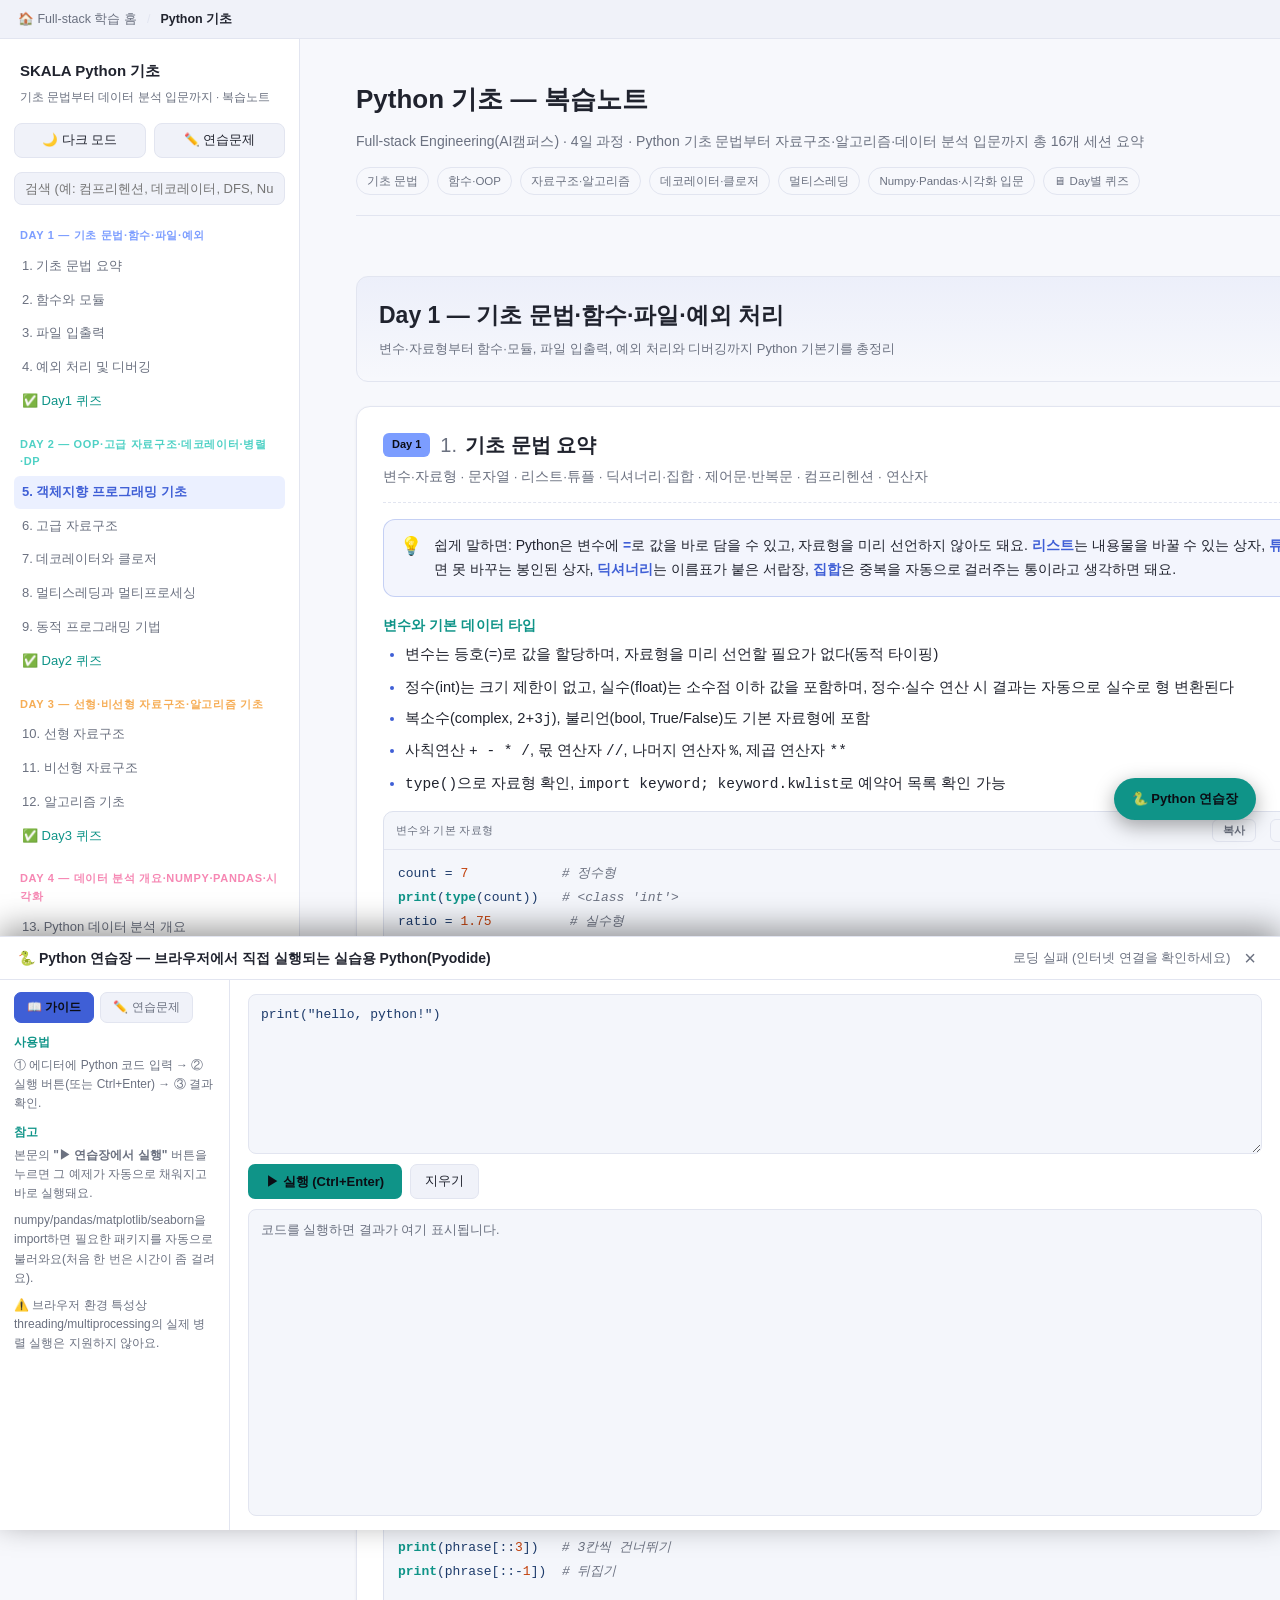
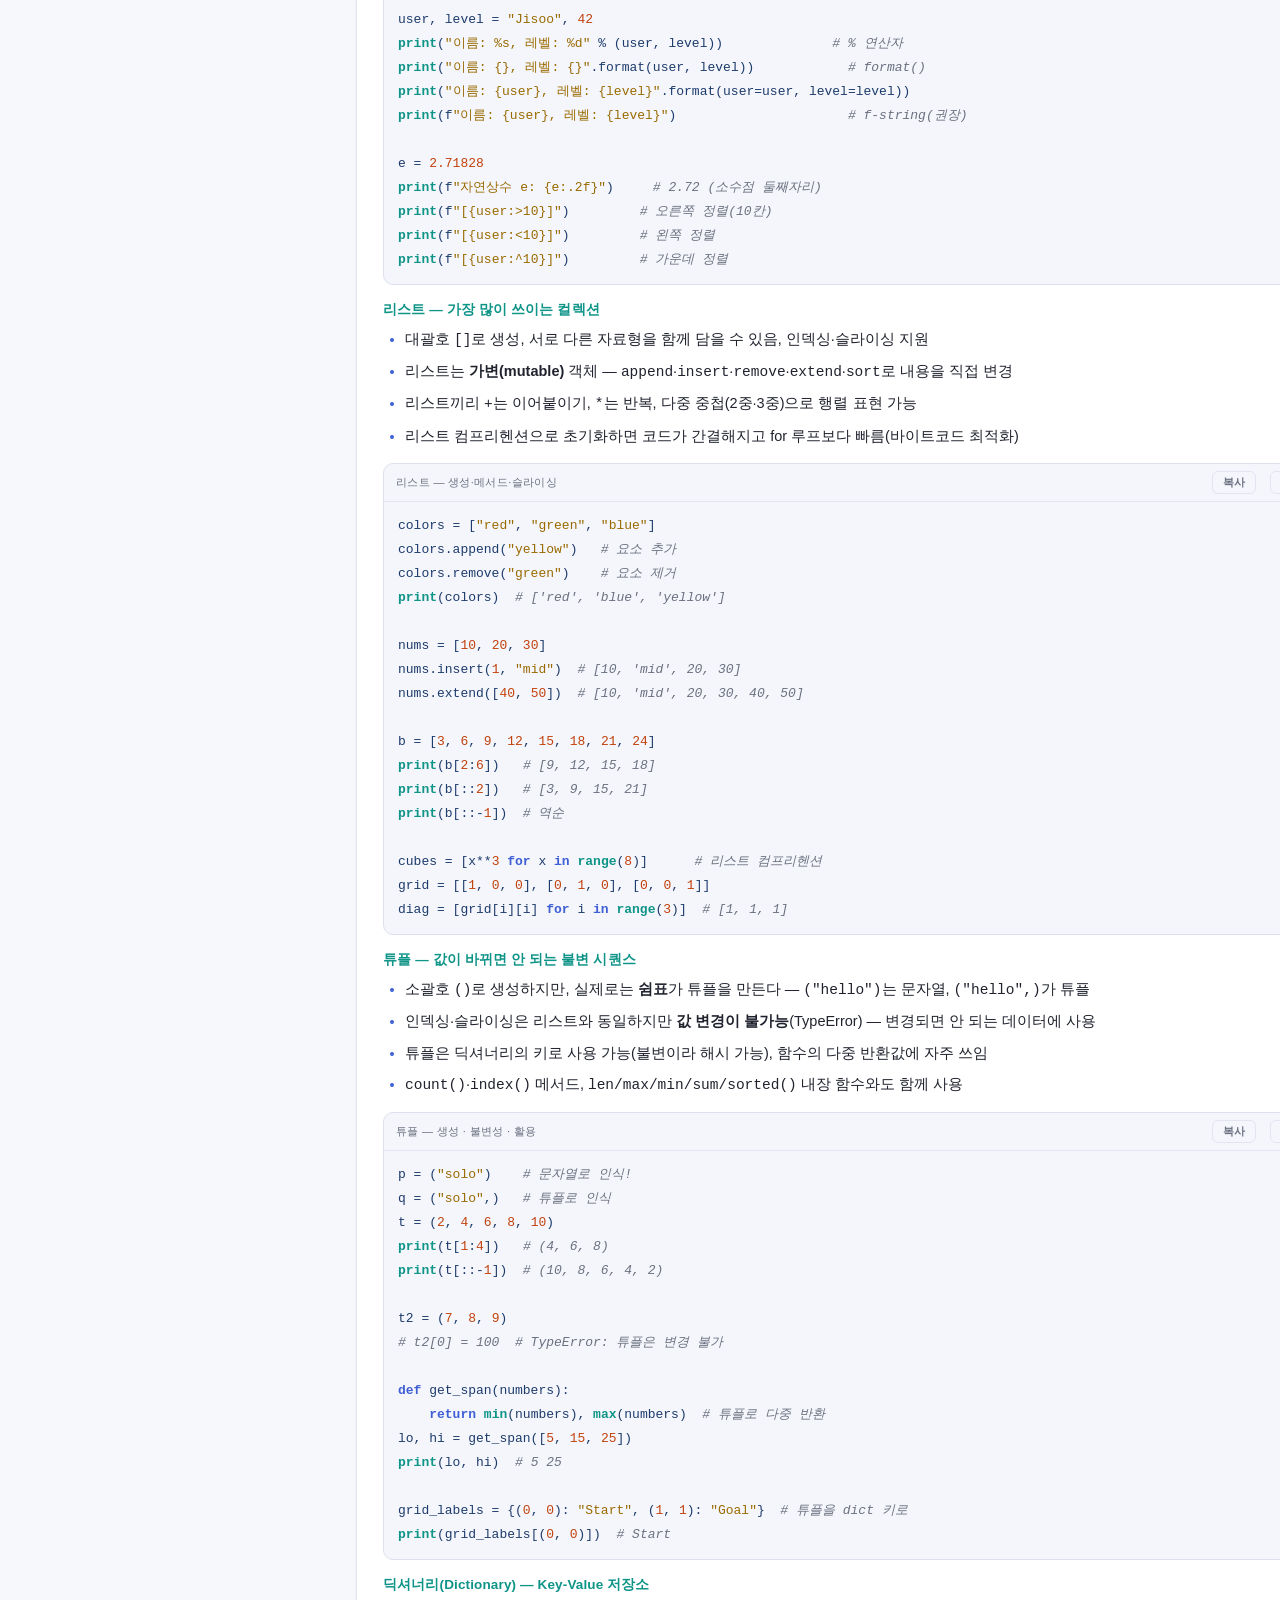
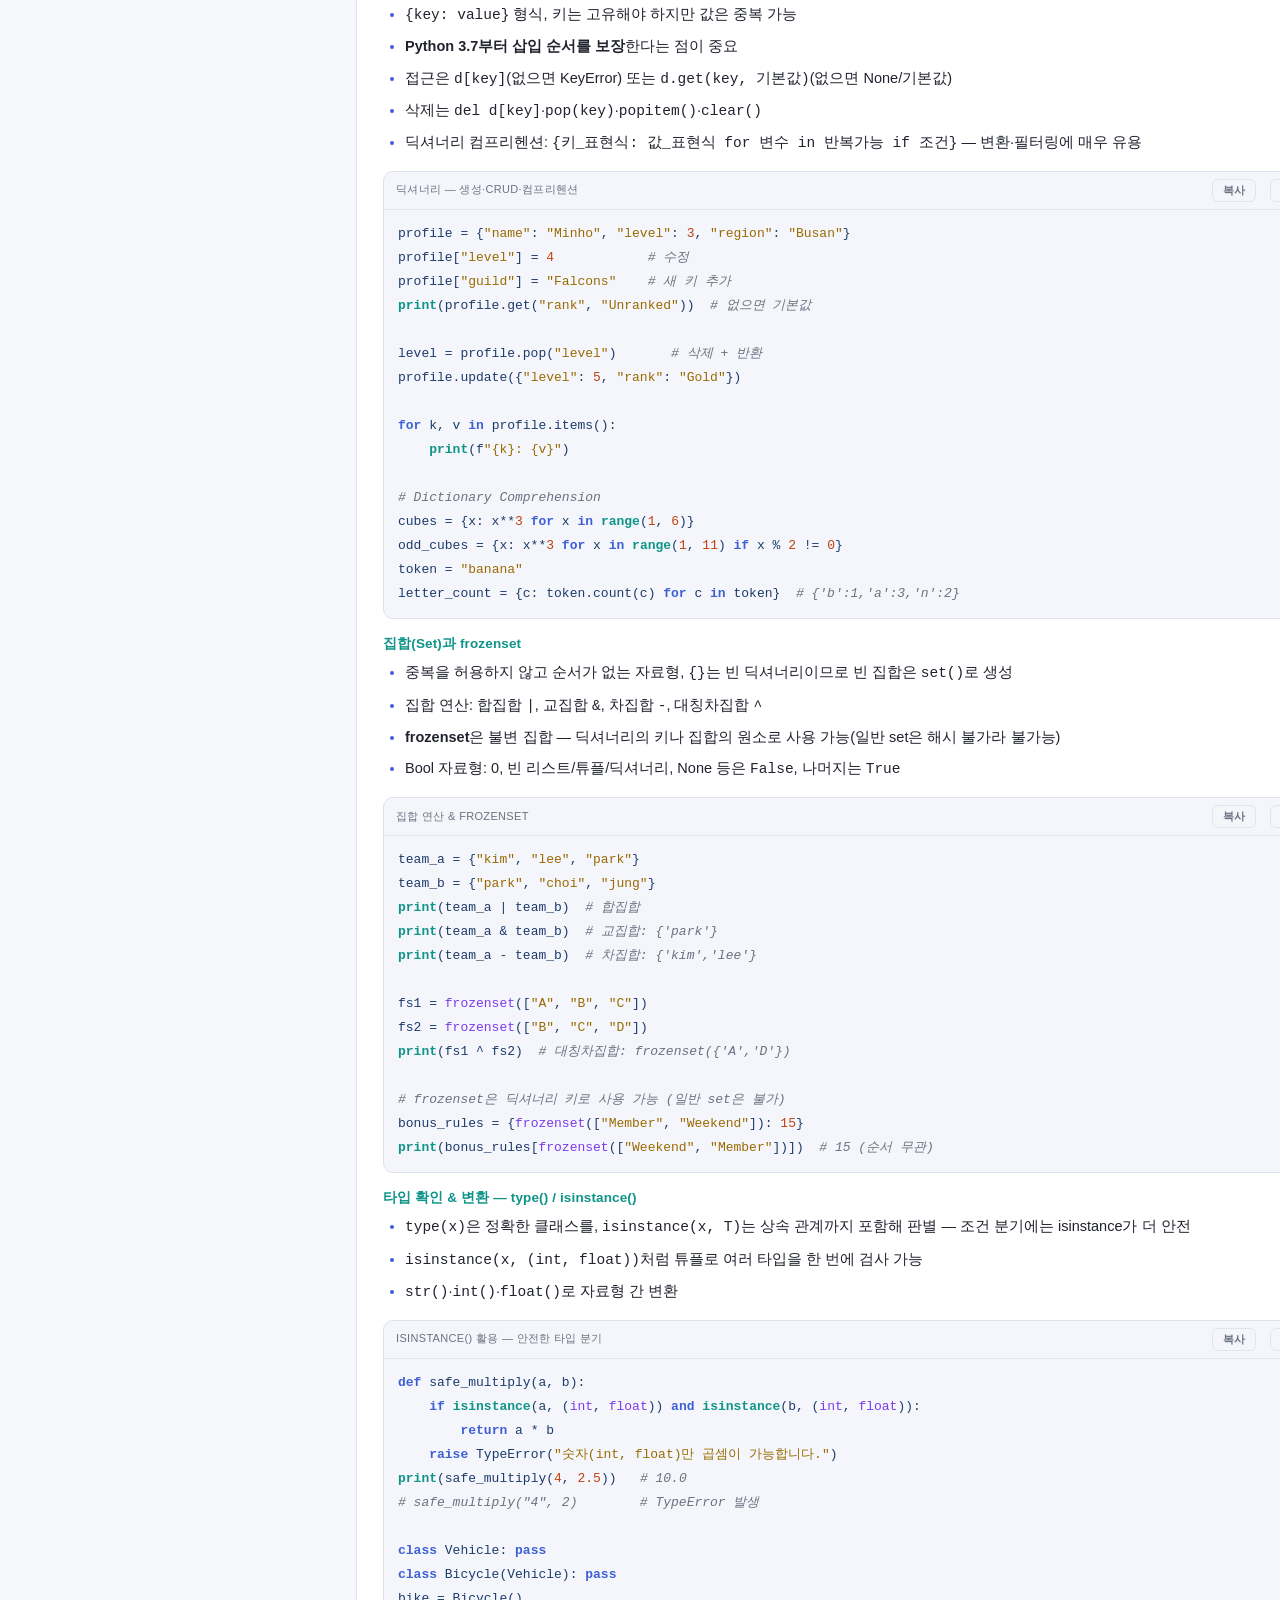
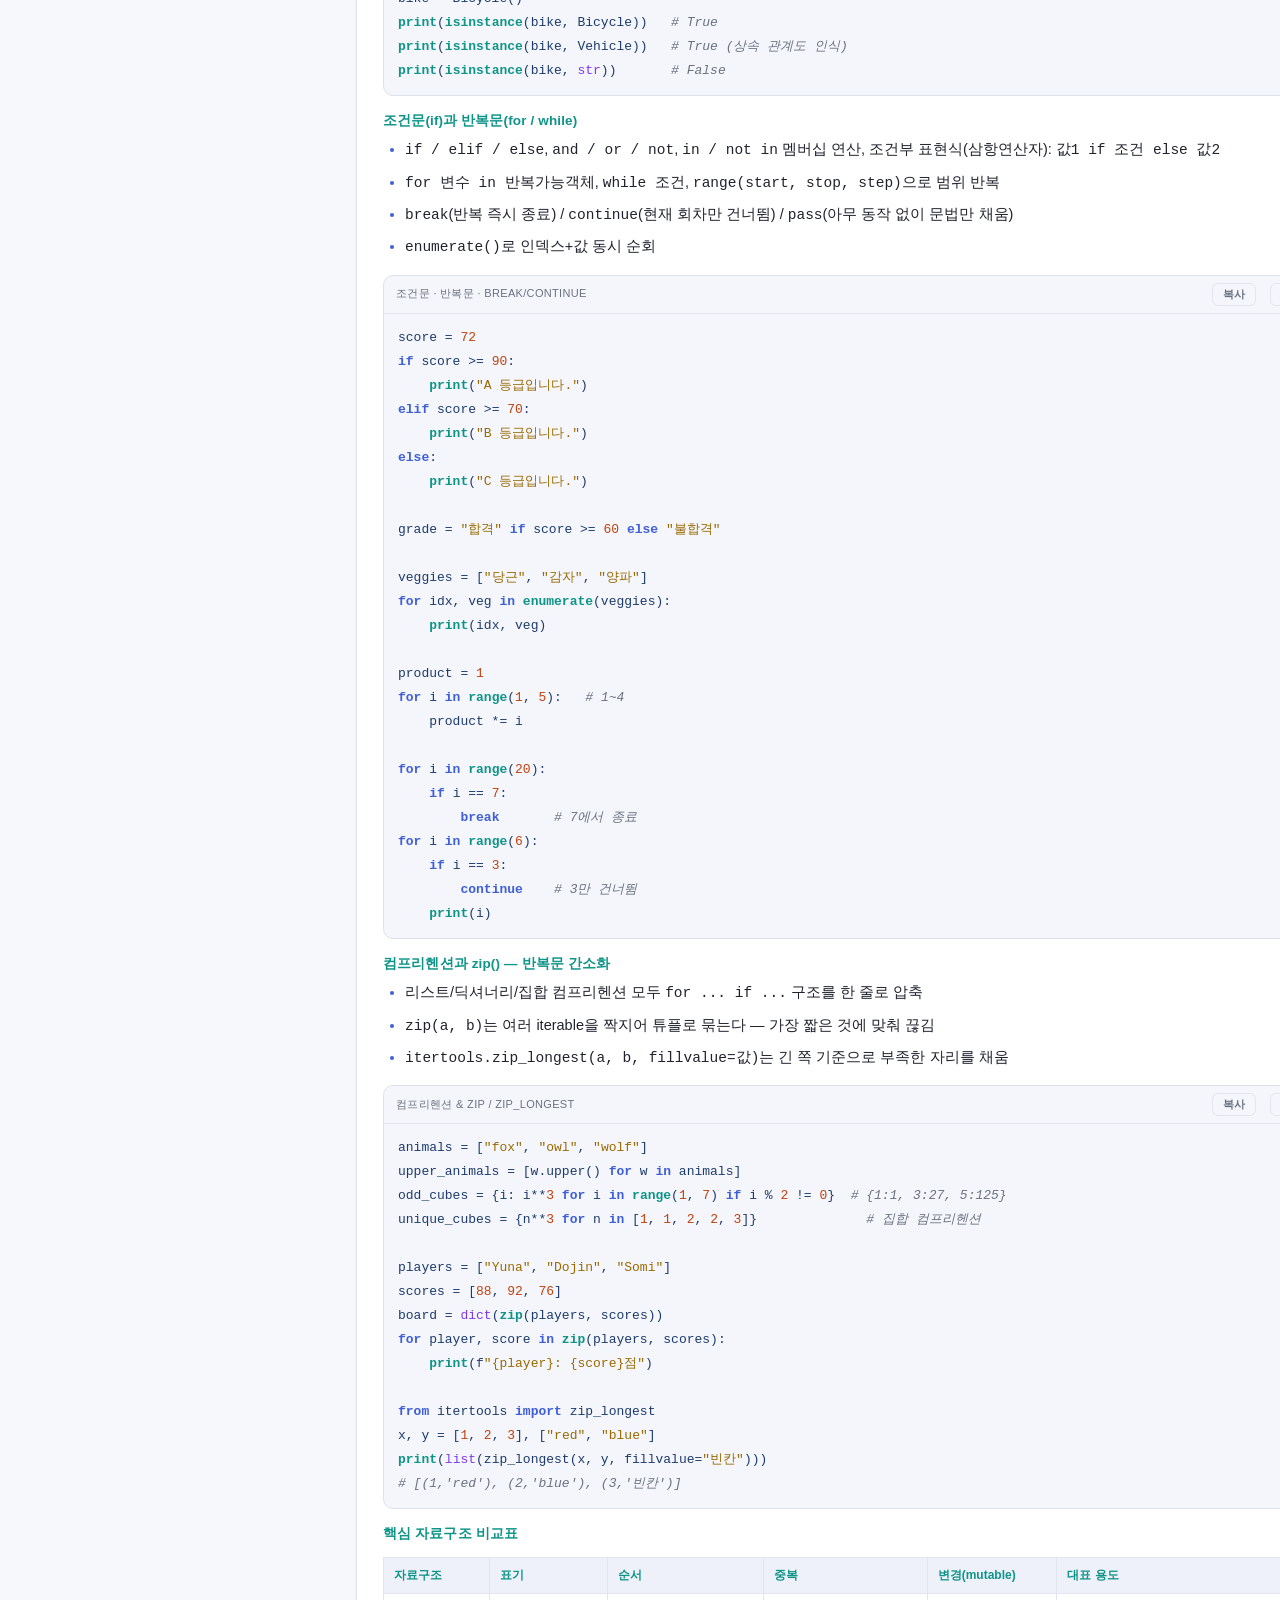
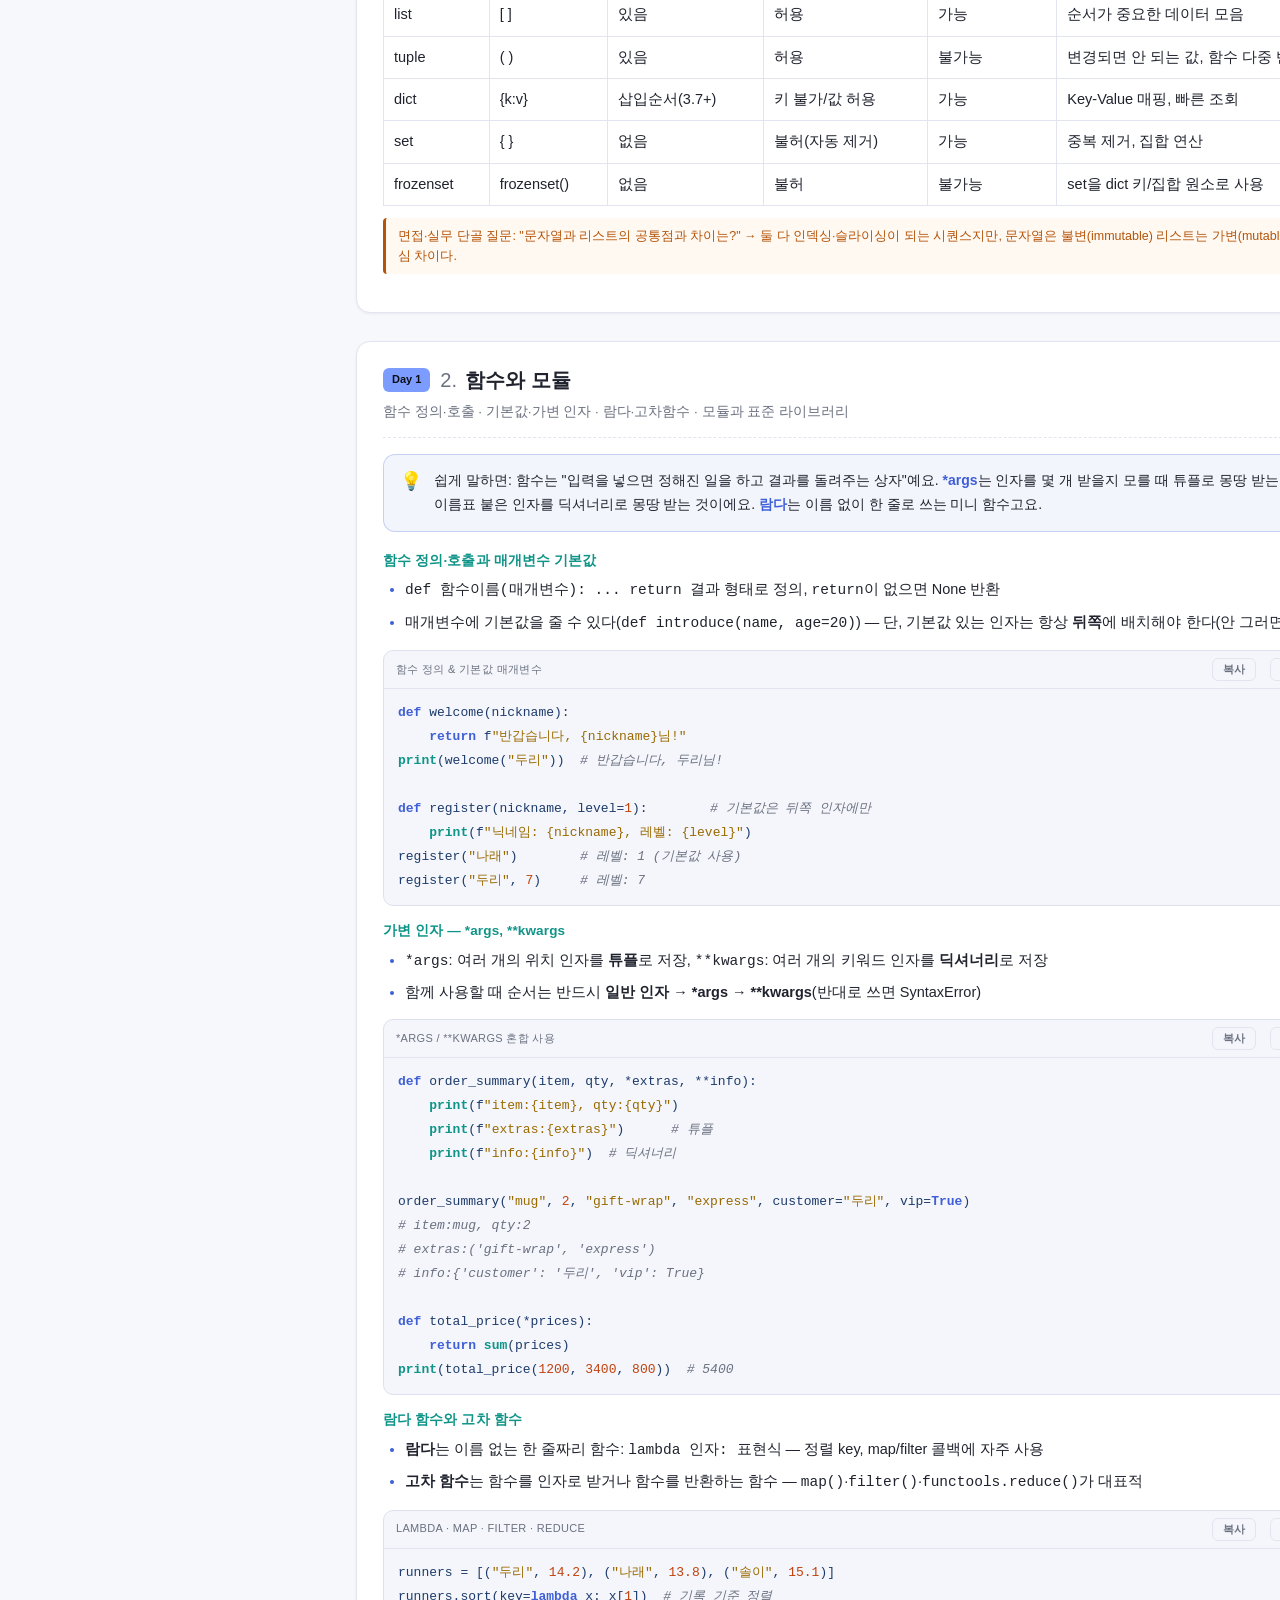
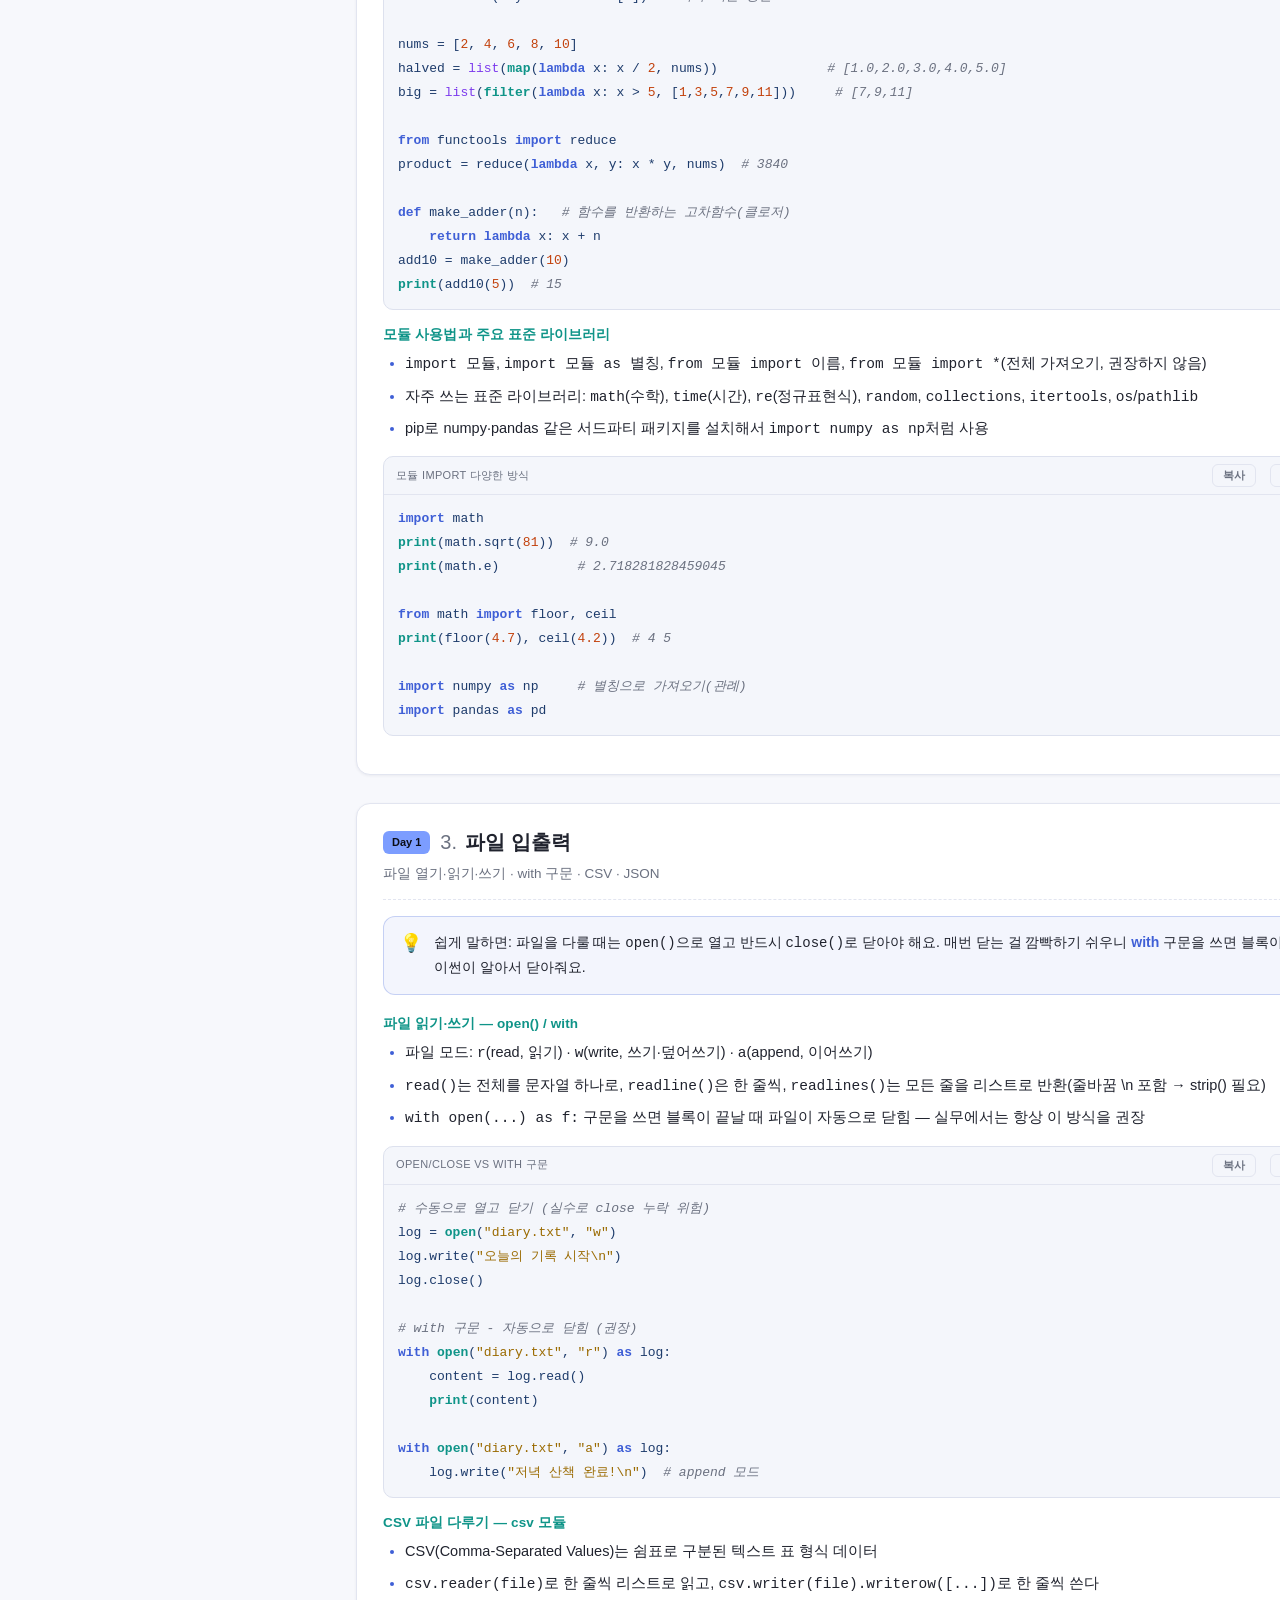
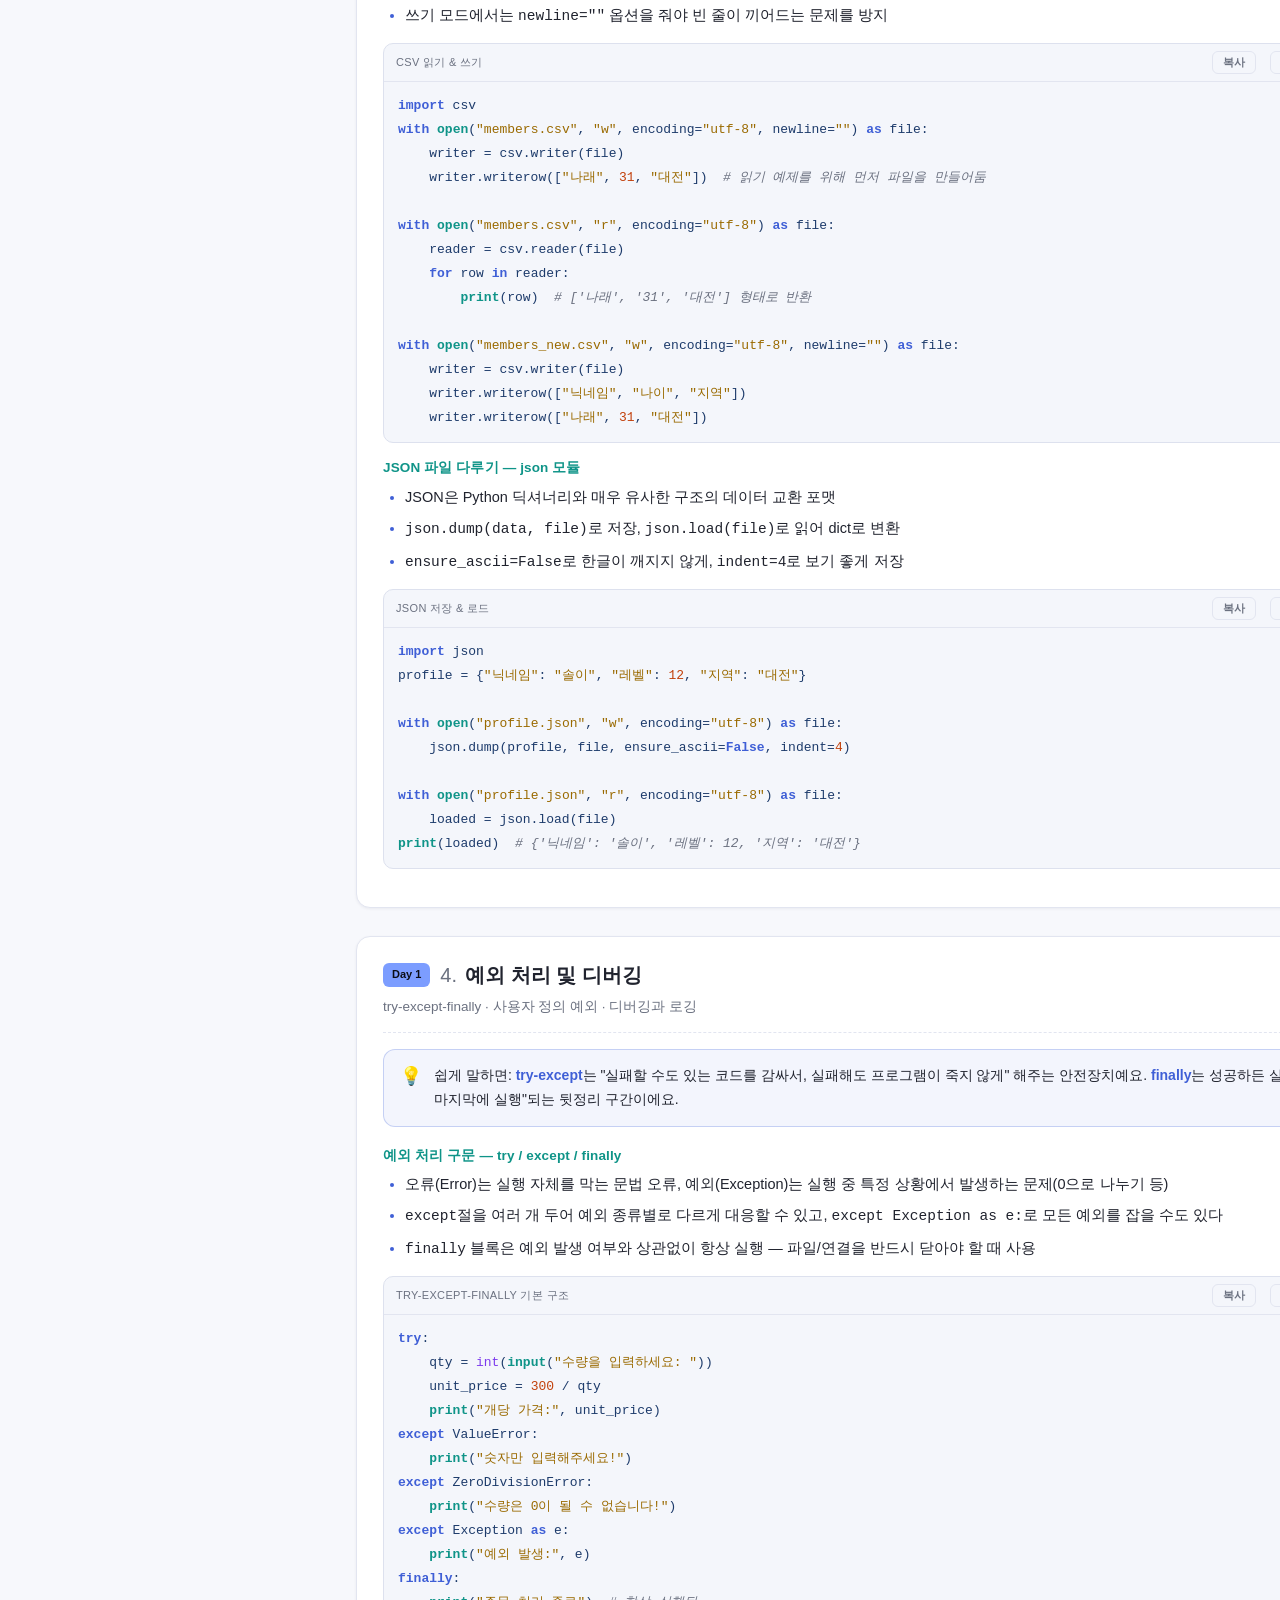
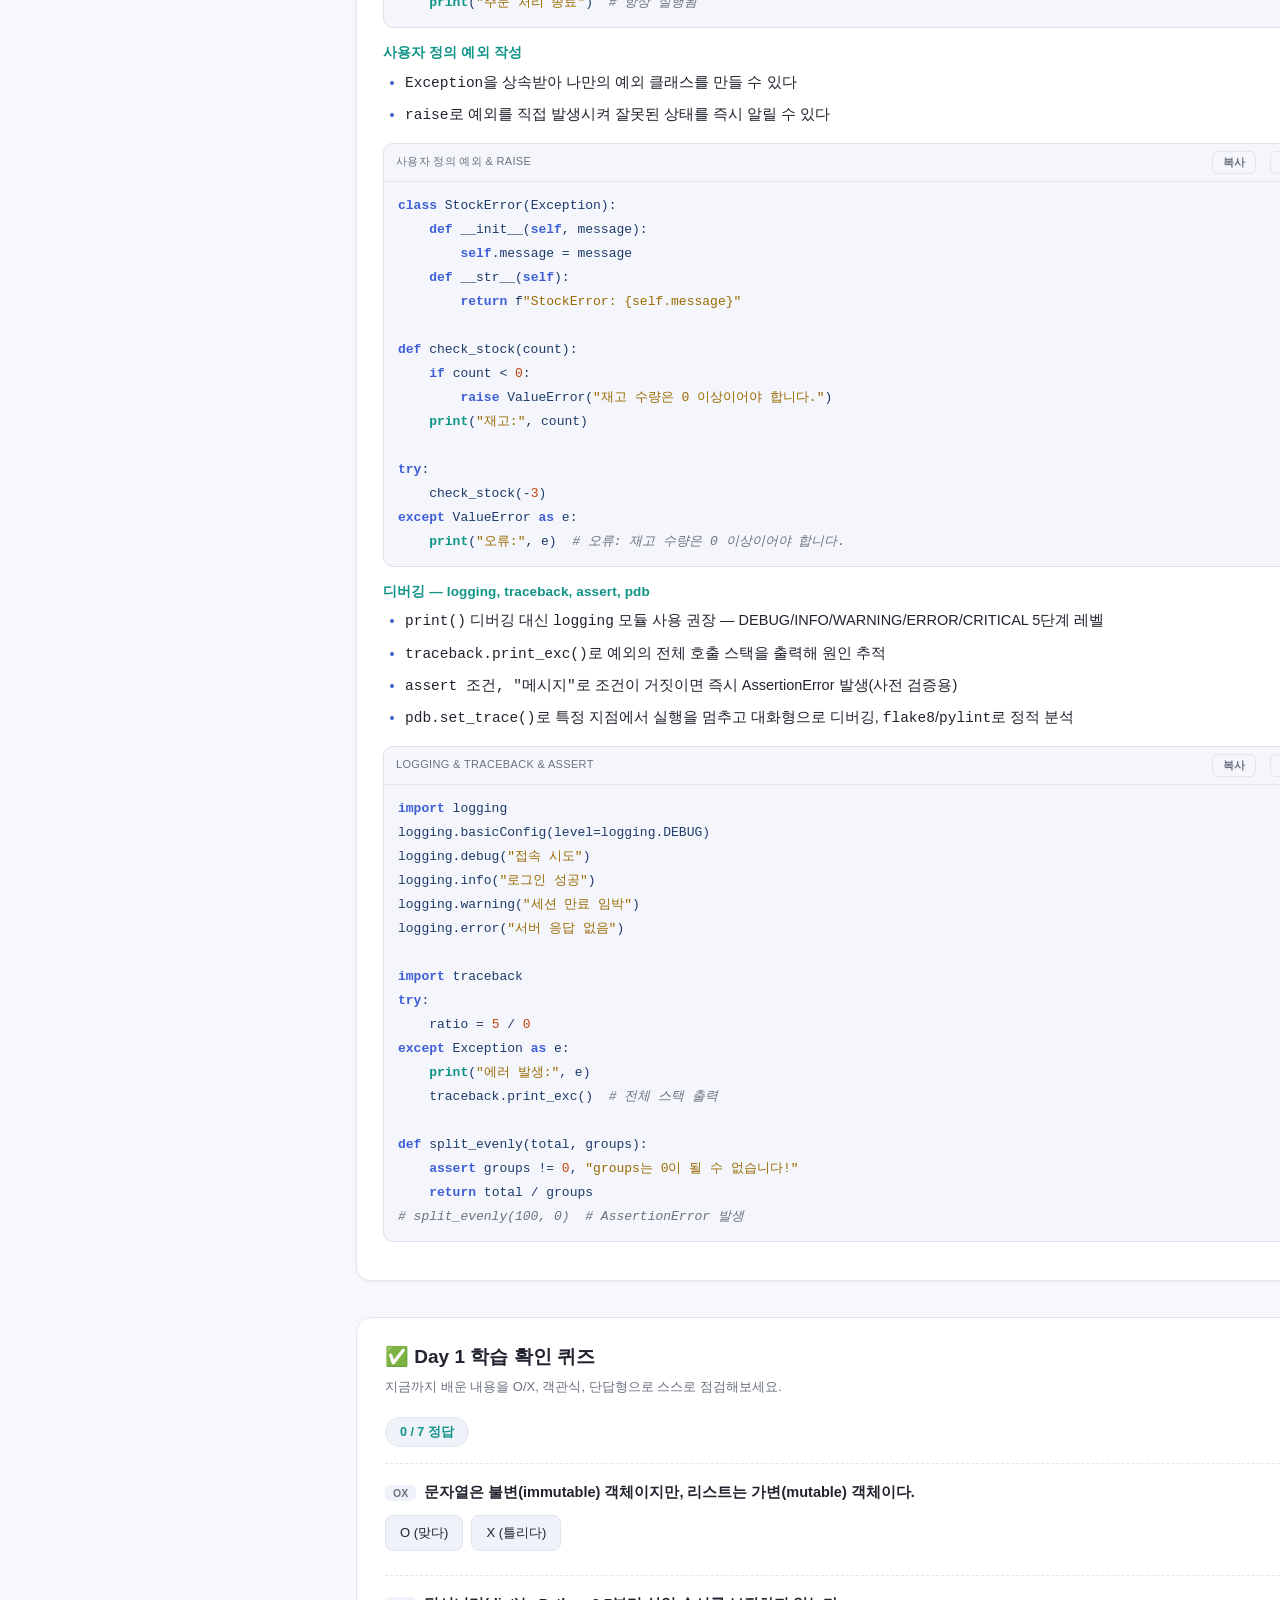
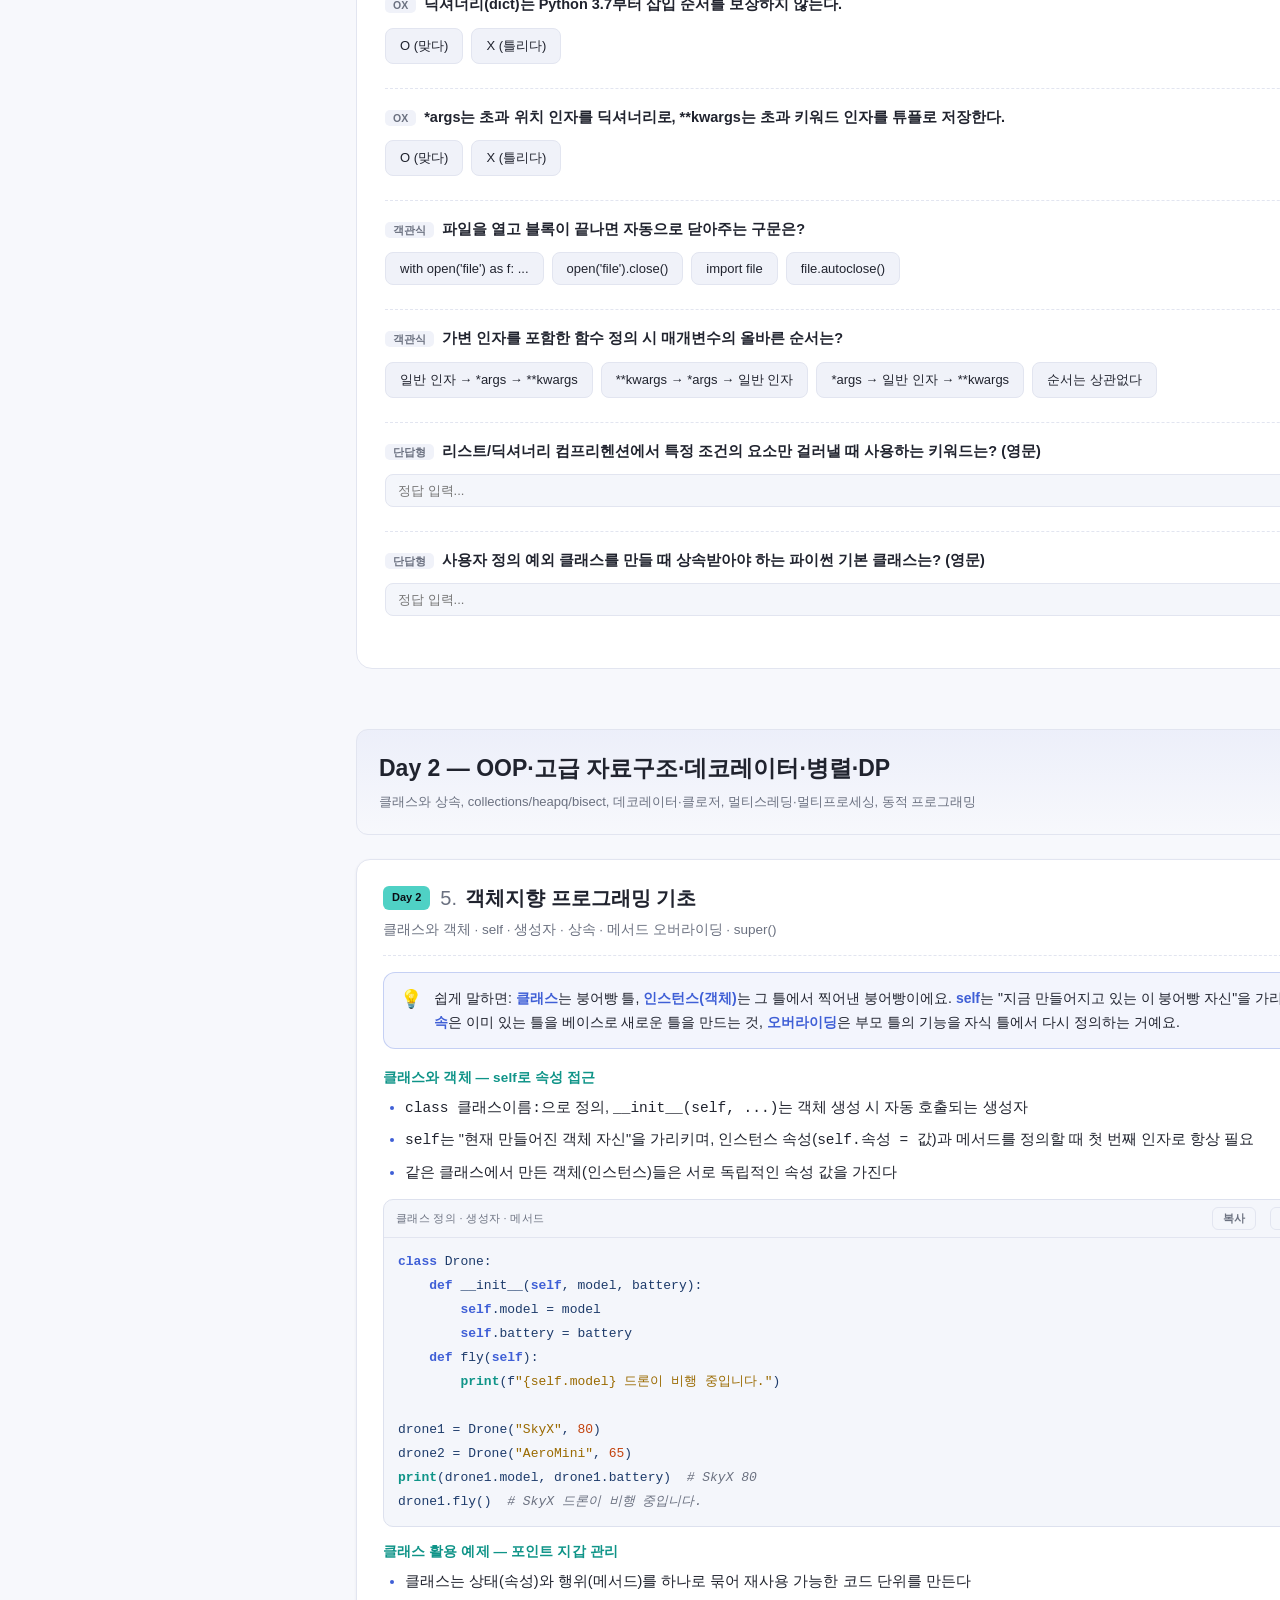
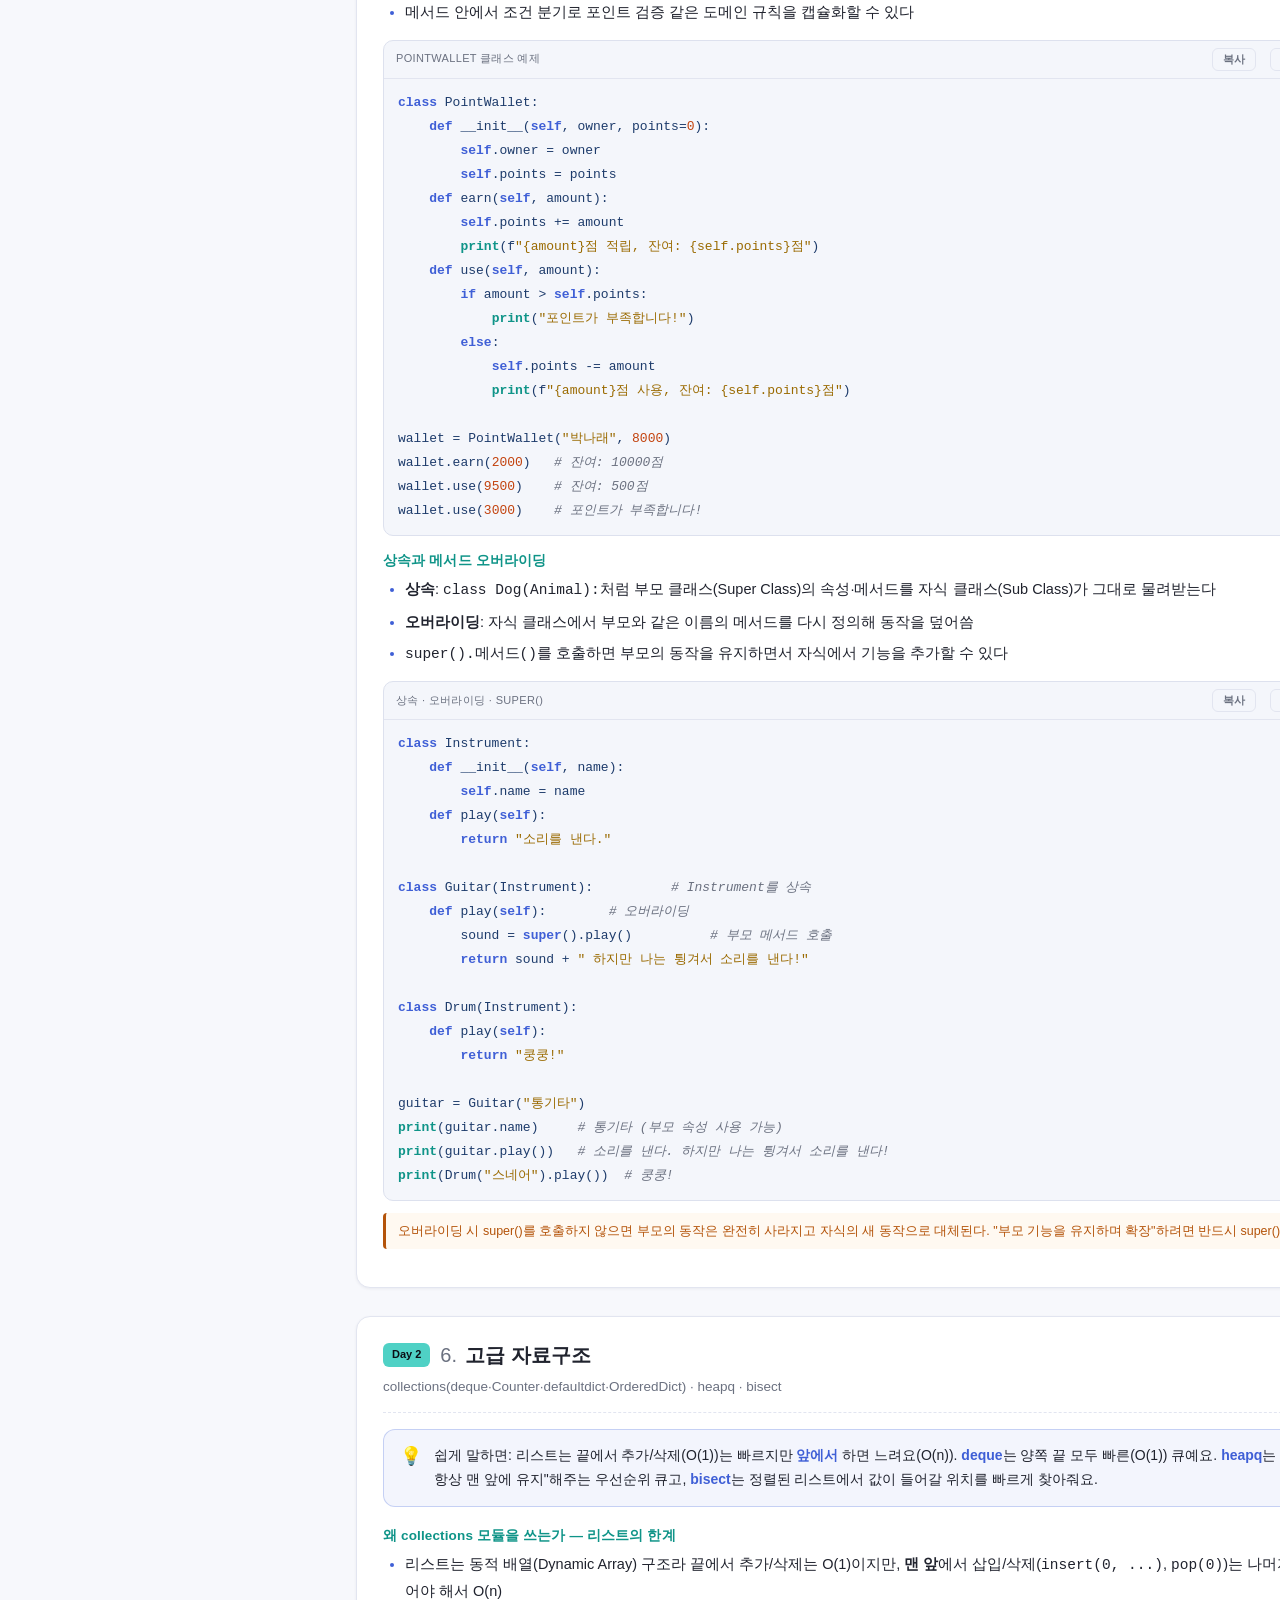
==== commit a5cb1733: "feat: 00·01 강의에 브라우저 실행형 Python 연습장 추가 - Pyodide 기반 실습장(코드 편집기 + 실행 버튼 + 결과창) 신규 구현 - 본문 코드 예제마다 "▶ " ====
--- a/lectures/00-python-basics/index.html
+++ b/lectures/00-python-basics/index.html
@@ -173,6 +173,92 @@
   .copy-btn:hover{border-color:var(--accent2); color:var(--accent2);}
   .copy-btn.copied{border-color:var(--accent2); color:var(--accent2);}
 
+  /* ===== Python 연습장 ===== */
+  #pyToggle{
+    position:fixed; right:24px; bottom:80px; z-index:40; background:var(--accent2); color:#0b0d14;
+    border:none; border-radius:999px; padding:12px 18px; font-size:13px; font-weight:700; cursor:pointer;
+    box-shadow:0 6px 20px rgba(0,0,0,.35); display:flex; align-items:center; gap:6px;
+  }
+  #pyDrawer{
+    position:fixed; left:0; right:0; bottom:-70vh; height:66vh; background:var(--panel);
+    border-top:1px solid var(--border); z-index:39; transition:bottom .25s ease;
+    box-shadow:0 -8px 30px rgba(0,0,0,.4); display:flex; flex-direction:column;
+  }
+  #pyDrawer.open{bottom:0;}
+  .py-head{
+    display:flex; align-items:center; justify-content:space-between; padding:10px 18px;
+    border-bottom:1px solid var(--border); flex-shrink:0;
+  }
+  .py-head h3{margin:0; font-size:14px; max-width:70%;}
+  .py-head .py-actions{display:flex; gap:8px; align-items:center; flex-shrink:0;}
+  .py-close{background:none; border:none; color:var(--muted); font-size:20px; cursor:pointer; line-height:1;}
+  .py-body{display:flex; flex:1; overflow:hidden;}
+  .py-side{
+    width:230px; flex-shrink:0; border-right:1px solid var(--border); overflow-y:auto; padding:12px 14px;
+    font-size:12px; color:var(--muted);
+  }
+  .py-side h4{color:var(--accent2); font-size:11.5px; margin:10px 0 4px;}
+  .py-main{flex:1; display:flex; flex-direction:column; padding:14px 18px; overflow:hidden;}
+  #pyEditor{
+    width:100%; flex:1; min-height:90px; max-height:160px; resize:vertical; background:var(--code-bg);
+    color:var(--code-text); border:1px solid var(--border); border-radius:8px; padding:10px 12px;
+    font-family:"SF Mono",Menlo,Consolas,monospace; font-size:13px; line-height:1.6; white-space:pre;
+  }
+  .py-btnrow{display:flex; gap:8px; margin:10px 0;}
+  .py-run{
+    background:var(--accent2); color:#0b0d14; border:none; border-radius:7px; padding:8px 18px;
+    font-weight:700; font-size:13px; cursor:pointer;
+  }
+  .py-clear, .py-example{
+    background:var(--panel2); color:var(--text); border:1px solid var(--border); border-radius:7px;
+    padding:8px 14px; font-size:12.5px; cursor:pointer;
+  }
+  .py-result{flex:1; overflow:auto; border:1px solid var(--border); border-radius:8px; padding:10px 12px; background:var(--code-bg);}
+  .py-result pre{margin:0; font-family:"SF Mono",Menlo,Consolas,monospace; font-size:12.5px; white-space:pre-wrap; color:var(--code-text);}
+  .py-result pre.py-outexpr{margin-top:6px; color:var(--accent2);}
+  .py-figure{max-width:100%; margin-top:8px; border-radius:6px; border:1px solid var(--border); background:#fff;}
+  .pg-error{color:#ff8080; font-family:monospace; font-size:12.5px; white-space:pre-wrap;}
+  .pg-info{color:var(--muted); font-size:12.5px;}
+  @media (max-width:900px){
+    .py-side{display:none;}
+    #pyDrawer{height:80vh;}
+  }
+  .py-guide{
+    background:rgba(79,209,197,.08); border:1px solid rgba(79,209,197,.3); border-radius:10px;
+    padding:10px 14px; margin-bottom:12px; font-size:12.5px; line-height:1.7; color:var(--text);
+  }
+  .py-guide b{color:var(--accent2);}
+  .py-tabs{display:flex; gap:6px; margin-bottom:10px;}
+  .py-tab{
+    padding:6px 12px; border-radius:7px; border:1px solid var(--border); background:var(--panel2);
+    color:var(--muted); font-size:12px; cursor:pointer;
+  }
+  .py-tab.active{background:var(--accent); color:#0b0d14; border-color:var(--accent); font-weight:700;}
+  .ex-list{display:flex; flex-direction:column; gap:6px; max-height:100%; overflow-y:auto;}
+  .ex-item{
+    text-align:left; background:var(--panel2); border:1px solid var(--border); border-radius:8px;
+    padding:8px 10px; color:var(--text); font-size:12.5px; cursor:pointer; width:100%;
+  }
+  .ex-item:hover{border-color:var(--accent);}
+  .ex-item.active{border-color:var(--accent); background:rgba(124,157,255,.1);}
+  .ex-item .tag{color:var(--muted); font-size:10.5px; display:block; margin-bottom:2px;}
+  .ex-current{
+    background:var(--code-bg); border:1px solid var(--border); border-radius:8px; padding:10px 12px; margin-bottom:10px;
+    font-size:13px; line-height:1.6;
+  }
+  .ex-current b{color:var(--accent2);}
+  .ex-btnrow{display:flex; gap:8px; margin-top:8px;}
+  .ex-answer-btn{
+    background:var(--panel2); border:1px solid var(--border); color:var(--text); border-radius:7px;
+    padding:6px 12px; font-size:12px; cursor:pointer;
+  }
+  .ex-answer-btn:hover{border-color:var(--accent2);}
+  .run-btn{
+    background:none; border:1px solid var(--border); color:var(--accent2); border-radius:6px;
+    padding:3px 9px; font-size:11px; cursor:pointer; margin-left:8px;
+  }
+  .run-btn:hover{border-color:var(--accent2); background:rgba(79,209,197,.1);}
+
   /* ===== Width upgrade (full monitor) ===== */
   main{ max-width: 1180px; padding:40px 56px 160px; }
   @media (min-width:1500px){ main{ max-width: 1320px; } }
@@ -259,6 +345,7 @@
     <p class="sub">기초 문법부터 데이터 분석 입문까지 · 복습노트</p>
     <div class="toolbar">
       <button class="theme-btn" id="themeBtn">🌙 다크 모드</button>
+      <button class="theme-btn" id="exerciseNavBtn">✏️ 연습문제</button>
     </div>
     <input class="search" id="searchBox" type="text" placeholder="검색 (예: 컴프리헨션, 데코레이터, DFS, Numpy...)">
     <div class="day-group"><div class="day-title d1">Day 1 — 기초 문법·함수·파일·예외</div>
@@ -318,20 +405,20 @@
     <li>사칙연산 <code style="background:none;border:none;padding:0;font-size:inherit;color:inherit;">+ - * /</code>, 몫 연산자 <code style="background:none;border:none;padding:0;font-size:inherit;color:inherit;">//</code>, 나머지 연산자 <code style="background:none;border:none;padding:0;font-size:inherit;color:inherit;">%</code>, 제곱 연산자 <code style="background:none;border:none;padding:0;font-size:inherit;color:inherit;">**</code></li>
     <li><code style="background:none;border:none;padding:0;font-size:inherit;color:inherit;">type()</code>으로 자료형 확인, <code style="background:none;border:none;padding:0;font-size:inherit;color:inherit;">import keyword; keyword.kwlist</code>로 예약어 목록 확인 가능</li>
   </ul>
-  <div class="sqlbox"><div class="sqlhead">변수와 기본 자료형</div><pre><code>x = 10          # 정수형
-print(type(x))  # &lt;class 'int'&gt;
-y = 3.14        # 실수형
-print(type(y))  # &lt;class 'float'&gt;
-z = 2 + 3j      # 복소수형
-print(type(z))  # &lt;class 'complex'&gt;
-is_active = True
-print(is_active and False)  # False
-
-s = "Hello, Python!"
-print(s[0])   # H
-print(s[-1])  # ! (-1: 마지막 인덱스)
-s2 = " hello "
-print(s2.strip().upper())  # HELLO</code></pre></div>
+  <div class="sqlbox"><div class="sqlhead">변수와 기본 자료형</div><pre><code>count = 7            # 정수형
+print(type(count))   # &lt;class 'int'&gt;
+ratio = 1.75          # 실수형
+print(type(ratio))    # &lt;class 'float'&gt;
+signal = 4 - 5j        # 복소수형
+print(type(signal))    # &lt;class 'complex'&gt;
+is_ready = False
+print(is_ready or True)  # True
+
+msg = "Hey there, World!"
+print(msg[0])   # H
+print(msg[-1])  # ! (-1: 마지막 인덱스)
+msg2 = "  tidy me up  "
+print(msg2.strip().upper())  # TIDY ME UP</code></pre></div>
 
   <h4>문자열 — 인덱싱·슬라이싱·포맷팅</h4>
   <ul class="b">
@@ -340,24 +427,24 @@
     <li>문자열끼리 <code style="background:none;border:none;padding:0;font-size:inherit;color:inherit;">+</code> 연산 시 단순 연결, 문자열은 불변(Immutable) 객체</li>
     <li>포맷팅 방식은 4가지: <code style="background:none;border:none;padding:0;font-size:inherit;color:inherit;">%</code> 연산자 → <code style="background:none;border:none;padding:0;font-size:inherit;color:inherit;">.format()</code> → f-string 순으로 발전, <b>f-string</b>이 가장 현대적</li>
   </ul>
-  <div class="sqlbox"><div class="sqlhead">슬라이싱 &amp; 포맷팅</div><pre><code>text = "Hello, Python!"
-print(text[0:5])   # 'Hello'
-print(text[:5])    # 'Hello' (처음부터)
-print(text[7:])    # 'Python!' (7부터 끝까지)
-print(text[::2])   # 'Hlo yhn' (2칸씩 건너뛰기)
-print(text[::-1])  # '!nohtyP ,olleH' (뒤집기)
-
-name, age = "Alice", 25
-print("이름: %s, 나이: %d" % (name, age))              # % 연산자
-print("이름: {}, 나이: {}".format(name, age))            # format()
-print("이름: {name}, 나이: {age}".format(name=name, age=age))
-print(f"이름: {name}, 나이: {age}")                      # f-string(권장)
-
-pi = 3.14159
-print(f"파이 값: {pi:.2f}")     # 3.14 (소수점 둘째자리)
-print(f"[{name:>10}]")         # 오른쪽 정렬(10칸)
-print(f"[{name:<10}]")         # 왼쪽 정렬
-print(f"[{name:^10}]")         # 가운데 정렬</code></pre></div>
+  <div class="sqlbox"><div class="sqlhead">슬라이싱 &amp; 포맷팅</div><pre><code>phrase = "Good Morning, Coder!"
+print(phrase[0:4])   # 'Good'
+print(phrase[:4])    # 'Good' (처음부터)
+print(phrase[14:])   # 'Coder!' (14부터 끝까지)
+print(phrase[::3])   # 3칸씩 건너뛰기
+print(phrase[::-1])  # 뒤집기
+
+user, level = "Jisoo", 42
+print("이름: %s, 레벨: %d" % (user, level))              # % 연산자
+print("이름: {}, 레벨: {}".format(user, level))            # format()
+print("이름: {user}, 레벨: {level}".format(user=user, level=level))
+print(f"이름: {user}, 레벨: {level}")                      # f-string(권장)
+
+e = 2.71828
+print(f"자연상수 e: {e:.2f}")     # 2.72 (소수점 둘째자리)
+print(f"[{user:>10}]")         # 오른쪽 정렬(10칸)
+print(f"[{user:<10}]")         # 왼쪽 정렬
+print(f"[{user:^10}]")         # 가운데 정렬</code></pre></div>
 
   <h4>리스트 — 가장 많이 쓰이는 컬렉션</h4>
   <ul class="b">
@@ -366,23 +453,23 @@
     <li>리스트끼리 <code style="background:none;border:none;padding:0;font-size:inherit;color:inherit;">+</code>는 이어붙이기, <code style="background:none;border:none;padding:0;font-size:inherit;color:inherit;">*</code>는 반복, 다중 중첩(2중·3중)으로 행렬 표현 가능</li>
     <li>리스트 컴프리헨션으로 초기화하면 코드가 간결해지고 for 루프보다 빠름(바이트코드 최적화)</li>
   </ul>
-  <div class="sqlbox"><div class="sqlhead">리스트 — 생성·메서드·슬라이싱</div><pre><code>fruits = ["apple", "banana", "cherry"]
-fruits.append("orange")   # 요소 추가
-fruits.remove("banana")   # 요소 제거
-print(fruits)  # ['apple', 'cherry', 'orange']
-
-my_list = [1, 2, 3]
-my_list.insert(1, "new")  # [1, 'new', 2, 3]
-my_list.extend([4, 5])    # [1, 'new', 2, 3, 4, 5]
-
-a = [1, 2, 3, 4, 5, 6, 7, 8]
-print(a[2:6])   # [3, 4, 5, 6]
-print(a[::2])   # [1, 3, 5, 7]
-print(a[::-1])  # 역순
-
-squares = [x**2 for x in range(10)]      # 리스트 컴프리헨션
-matrix = [[1, 2, 3], [4, 5, 6], [7, 8, 9]]
-cols = [row[1] for row in matrix]         # [2, 5, 8]</code></pre></div>
+  <div class="sqlbox"><div class="sqlhead">리스트 — 생성·메서드·슬라이싱</div><pre><code>colors = ["red", "green", "blue"]
+colors.append("yellow")   # 요소 추가
+colors.remove("green")    # 요소 제거
+print(colors)  # ['red', 'blue', 'yellow']
+
+nums = [10, 20, 30]
+nums.insert(1, "mid")  # [10, 'mid', 20, 30]
+nums.extend([40, 50])  # [10, 'mid', 20, 30, 40, 50]
+
+b = [3, 6, 9, 12, 15, 18, 21, 24]
+print(b[2:6])   # [9, 12, 15, 18]
+print(b[::2])   # [3, 9, 15, 21]
+print(b[::-1])  # 역순
+
+cubes = [x**3 for x in range(8)]      # 리스트 컴프리헨션
+grid = [[1, 0, 0], [0, 1, 0], [0, 0, 1]]
+diag = [grid[i][i] for i in range(3)]  # [1, 1, 1]</code></pre></div>
 
   <h4>튜플 — 값이 바뀌면 안 되는 불변 시퀀스</h4>
   <ul class="b">
@@ -391,22 +478,22 @@
     <li>튜플은 딕셔너리의 키로 사용 가능(불변이라 해시 가능), 함수의 다중 반환값에 자주 쓰임</li>
     <li><code style="background:none;border:none;padding:0;font-size:inherit;color:inherit;">count()</code>·<code style="background:none;border:none;padding:0;font-size:inherit;color:inherit;">index()</code> 메서드, <code style="background:none;border:none;padding:0;font-size:inherit;color:inherit;">len/max/min/sum/sorted()</code> 내장 함수와도 함께 사용</li>
   </ul>
-  <div class="sqlbox"><div class="sqlhead">튜플 — 생성 · 불변성 · 활용</div><pre><code>a = ("hello")   # 문자열로 인식!
-b = ("hello",)  # 튜플로 인식
-t = (10, 20, 30, 40, 50)
-print(t[1:4])   # (20, 30, 40)
-print(t[::-1])  # (50, 40, 30, 20, 10)
-
-t2 = (1, 2, 3)
+  <div class="sqlbox"><div class="sqlhead">튜플 — 생성 · 불변성 · 활용</div><pre><code>p = ("solo")    # 문자열로 인식!
+q = ("solo",)   # 튜플로 인식
+t = (2, 4, 6, 8, 10)
+print(t[1:4])   # (4, 6, 8)
+print(t[::-1])  # (10, 8, 6, 4, 2)
+
+t2 = (7, 8, 9)
 # t2[0] = 100  # TypeError: 튜플은 변경 불가
 
-def get_min_max(numbers):
+def get_span(numbers):
     return min(numbers), max(numbers)  # 튜플로 다중 반환
-lo, hi = get_min_max([10, 20, 30])
-print(lo, hi)  # 10 30
-
-coordinates = {(0, 0): "Origin", (1, 0): "X-axis"}  # 튜플을 dict 키로
-print(coordinates[(0, 0)])  # Origin</code></pre></div>
+lo, hi = get_span([5, 15, 25])
+print(lo, hi)  # 5 25
+
+grid_labels = {(0, 0): "Start", (1, 1): "Goal"}  # 튜플을 dict 키로
+print(grid_labels[(0, 0)])  # Start</code></pre></div>
 
   <h4>딕셔너리(Dictionary) — Key-Value 저장소</h4>
   <ul class="b">
@@ -416,22 +503,22 @@
     <li>삭제는 <code style="background:none;border:none;padding:0;font-size:inherit;color:inherit;">del d[key]</code>·<code style="background:none;border:none;padding:0;font-size:inherit;color:inherit;">pop(key)</code>·<code style="background:none;border:none;padding:0;font-size:inherit;color:inherit;">popitem()</code>·<code style="background:none;border:none;padding:0;font-size:inherit;color:inherit;">clear()</code></li>
     <li>딕셔너리 컴프리헨션: <code style="background:none;border:none;padding:0;font-size:inherit;color:inherit;">{키_표현식: 값_표현식 for 변수 in 반복가능 if 조건}</code> — 변환·필터링에 매우 유용</li>
   </ul>
-  <div class="sqlbox"><div class="sqlhead">딕셔너리 — 생성·CRUD·컴프리헨션</div><pre><code>person = {"name": "Alice", "age": 25, "city": "Seoul"}
-person["age"] = 26            # 수정
-person["country"] = "Korea"   # 새 키 추가
-print(person.get("job", "Unknown"))  # 없으면 기본값
-
-age = person.pop("age")       # 삭제 + 반환
-person.update({"age": 30, "job": "Engineer"})
-
-for k, v in person.items():
+  <div class="sqlbox"><div class="sqlhead">딕셔너리 — 생성·CRUD·컴프리헨션</div><pre><code>profile = {"name": "Minho", "level": 3, "region": "Busan"}
+profile["level"] = 4            # 수정
+profile["guild"] = "Falcons"    # 새 키 추가
+print(profile.get("rank", "Unranked"))  # 없으면 기본값
+
+level = profile.pop("level")       # 삭제 + 반환
+profile.update({"level": 5, "rank": "Gold"})
+
+for k, v in profile.items():
     print(f"{k}: {v}")
 
 # Dictionary Comprehension
-squares = {x: x**2 for x in range(1, 6)}
-even_squares = {x: x**2 for x in range(1, 11) if x % 2 == 0}
-word = "hello"
-char_count = {c: word.count(c) for c in word}  # {'h':1,'e':1,'l':2,'o':1}</code></pre></div>
+cubes = {x: x**3 for x in range(1, 6)}
+odd_cubes = {x: x**3 for x in range(1, 11) if x % 2 != 0}
+token = "banana"
+letter_count = {c: token.count(c) for c in token}  # {'b':1,'a':3,'n':2}</code></pre></div>
 
   <h4>집합(Set)과 frozenset</h4>
   <ul class="b">
@@ -440,19 +527,19 @@
     <li><b>frozenset</b>은 불변 집합 — 딕셔너리의 키나 집합의 원소로 사용 가능(일반 set은 해시 불가라 불가능)</li>
     <li>Bool 자료형: 0, 빈 리스트/튜플/딕셔너리, None 등은 <code style="background:none;border:none;padding:0;font-size:inherit;color:inherit;">False</code>, 나머지는 <code style="background:none;border:none;padding:0;font-size:inherit;color:inherit;">True</code></li>
   </ul>
-  <div class="sqlbox"><div class="sqlhead">집합 연산 &amp; frozenset</div><pre><code>set_a = {1, 2, 3}
-set_b = {3, 4, 5}
-print(set_a | set_b)  # 합집합: {1,2,3,4,5}
-print(set_a & set_b)  # 교집합: {3}
-print(set_a - set_b)  # 차집합: {1,2}
-
-fs1 = frozenset([1, 2, 3, 4])
-fs2 = frozenset([3, 4, 5, 6])
-print(fs1 ^ fs2)  # 대칭차집합: frozenset({1,2,5,6})
+  <div class="sqlbox"><div class="sqlhead">집합 연산 &amp; frozenset</div><pre><code>team_a = {"kim", "lee", "park"}
+team_b = {"park", "choi", "jung"}
+print(team_a | team_b)  # 합집합
+print(team_a & team_b)  # 교집합: {'park'}
+print(team_a - team_b)  # 차집합: {'kim','lee'}
+
+fs1 = frozenset(["A", "B", "C"])
+fs2 = frozenset(["B", "C", "D"])
+print(fs1 ^ fs2)  # 대칭차집합: frozenset({'A','D'})
 
 # frozenset은 딕셔너리 키로 사용 가능 (일반 set은 불가)
-discounts = {frozenset(["VIP", "Holiday"]): 20}
-print(discounts[frozenset(["Holiday", "VIP"])])  # 20 (순서 무관)</code></pre></div>
+bonus_rules = {frozenset(["Member", "Weekend"]): 15}
+print(bonus_rules[frozenset(["Weekend", "Member"])])  # 15 (순서 무관)</code></pre></div>
 
   <h4>타입 확인 &amp; 변환 — type() / isinstance()</h4>
   <ul class="b">
@@ -460,19 +547,19 @@
     <li><code style="background:none;border:none;padding:0;font-size:inherit;color:inherit;">isinstance(x, (int, float))</code>처럼 튜플로 여러 타입을 한 번에 검사 가능</li>
     <li><code style="background:none;border:none;padding:0;font-size:inherit;color:inherit;">str()</code>·<code style="background:none;border:none;padding:0;font-size:inherit;color:inherit;">int()</code>·<code style="background:none;border:none;padding:0;font-size:inherit;color:inherit;">float()</code>로 자료형 간 변환</li>
   </ul>
-  <div class="sqlbox"><div class="sqlhead">isinstance() 활용 — 안전한 타입 분기</div><pre><code>def safe_add(a, b):
+  <div class="sqlbox"><div class="sqlhead">isinstance() 활용 — 안전한 타입 분기</div><pre><code>def safe_multiply(a, b):
     if isinstance(a, (int, float)) and isinstance(b, (int, float)):
-        return a + b
-    raise TypeError("숫자(int, float)만 덧셈이 가능합니다.")
-print(safe_add(10, 5.5))   # 15.5
-# safe_add("10", 5)        # TypeError 발생
-
-class Animal: pass
-class Dog(Animal): pass
-dog = Dog()
-print(isinstance(dog, Dog))     # True
-print(isinstance(dog, Animal))  # True (상속 관계도 인식)
-print(isinstance(dog, int))     # False</code></pre></div>
+        return a * b
+    raise TypeError("숫자(int, float)만 곱셈이 가능합니다.")
+print(safe_multiply(4, 2.5))   # 10.0
+# safe_multiply("4", 2)        # TypeError 발생
+
+class Vehicle: pass
+class Bicycle(Vehicle): pass
+bike = Bicycle()
+print(isinstance(bike, Bicycle))   # True
+print(isinstance(bike, Vehicle))   # True (상속 관계도 인식)
+print(isinstance(bike, str))       # False</code></pre></div>
 
   <h4>조건문(if)과 반복문(for / while)</h4>
   <ul class="b">
@@ -481,30 +568,30 @@
     <li><code style="background:none;border:none;padding:0;font-size:inherit;color:inherit;">break</code>(반복 즉시 종료) / <code style="background:none;border:none;padding:0;font-size:inherit;color:inherit;">continue</code>(현재 회차만 건너뜀) / <code style="background:none;border:none;padding:0;font-size:inherit;color:inherit;">pass</code>(아무 동작 없이 문법만 채움)</li>
     <li><code style="background:none;border:none;padding:0;font-size:inherit;color:inherit;">enumerate()</code>로 인덱스+값 동시 순회</li>
   </ul>
-  <div class="sqlbox"><div class="sqlhead">조건문 · 반복문 · break/continue</div><pre><code>age = 10
-if age >= 18:
-    print("성인입니다.")
-elif age >= 13:
-    print("청소년입니다.")
+  <div class="sqlbox"><div class="sqlhead">조건문 · 반복문 · break/continue</div><pre><code>score = 72
+if score >= 90:
+    print("A 등급입니다.")
+elif score >= 70:
+    print("B 등급입니다.")
 else:
-    print("어린이입니다.")
-
-status = "성인" if age >= 18 else "미성년자"
-
-fruits = ["사과", "바나나", "체리"]
-for idx, fruit in enumerate(fruits):
-    print(idx, fruit)
-
-total = 0
-for i in range(1, 6):   # 1~5
-    total += i
-
-for i in range(10):
-    if i == 5:
-        break       # 5에서 종료
-for i in range(5):
-    if i == 2:
-        continue    # 2만 건너뜀
+    print("C 등급입니다.")
+
+grade = "합격" if score >= 60 else "불합격"
+
+veggies = ["당근", "감자", "양파"]
+for idx, veg in enumerate(veggies):
+    print(idx, veg)
+
+product = 1
+for i in range(1, 5):   # 1~4
+    product *= i
+
+for i in range(20):
+    if i == 7:
+        break       # 7에서 종료
+for i in range(6):
+    if i == 3:
+        continue    # 3만 건너뜀
     print(i)</code></pre></div>
 
   <h4>컴프리헨션과 zip() — 반복문 간소화</h4>
@@ -513,21 +600,21 @@
     <li><code style="background:none;border:none;padding:0;font-size:inherit;color:inherit;">zip(a, b)</code>는 여러 iterable을 짝지어 튜플로 묶는다 — 가장 짧은 것에 맞춰 끊김</li>
     <li><code style="background:none;border:none;padding:0;font-size:inherit;color:inherit;">itertools.zip_longest(a, b, fillvalue=값)</code>는 긴 쪽 기준으로 부족한 자리를 채움</li>
   </ul>
-  <div class="sqlbox"><div class="sqlhead">컴프리헨션 &amp; zip / zip_longest</div><pre><code>words = ["apple", "banana", "cherry"]
-upper_words = [w.upper() for w in words]
-even_squares = {i: i**2 for i in range(1, 6) if i % 2 == 0}  # {2:4, 4:16}
-unique_squares = {n**2 for n in [1, 2, 2, 3, 3]}              # 집합 컴프리헨션
-
-names = ["Alice", "Bob", "Charlie"]
-ages = [25, 30, 35]
-person = dict(zip(names, ages))
-for name, age in zip(names, ages):
-    print(f"{name}: {age}살")
+  <div class="sqlbox"><div class="sqlhead">컴프리헨션 &amp; zip / zip_longest</div><pre><code>animals = ["fox", "owl", "wolf"]
+upper_animals = [w.upper() for w in animals]
+odd_cubes = {i: i**3 for i in range(1, 7) if i % 2 != 0}  # {1:1, 3:27, 5:125}
+unique_cubes = {n**3 for n in [1, 1, 2, 2, 3]}              # 집합 컴프리헨션
+
+players = ["Yuna", "Dojin", "Somi"]
+scores = [88, 92, 76]
+board = dict(zip(players, scores))
+for player, score in zip(players, scores):
+    print(f"{player}: {score}점")
 
 from itertools import zip_longest
-a, b = [1, 2, 3], ["one", "two"]
-print(list(zip_longest(a, b, fillvalue="없음")))
-# [(1,'one'), (2,'two'), (3,'없음')]</code></pre></div>
+x, y = [1, 2, 3], ["red", "blue"]
+print(list(zip_longest(x, y, fillvalue="빈칸")))
+# [(1,'red'), (2,'blue'), (3,'빈칸')]</code></pre></div>
 
   <h4>핵심 자료구조 비교표</h4>
   <table class="t"><thead><tr>
@@ -556,53 +643,53 @@
     <li><code style="background:none;border:none;padding:0;font-size:inherit;color:inherit;">def 함수이름(매개변수): ... return 결과</code> 형태로 정의, <code style="background:none;border:none;padding:0;font-size:inherit;color:inherit;">return</code>이 없으면 None 반환</li>
     <li>매개변수에 기본값을 줄 수 있다(<code style="background:none;border:none;padding:0;font-size:inherit;color:inherit;">def introduce(name, age=20)</code>) — 단, 기본값 있는 인자는 항상 <b>뒤쪽</b>에 배치해야 한다(안 그러면 SyntaxError)</li>
   </ul>
-  <div class="sqlbox"><div class="sqlhead">함수 정의 &amp; 기본값 매개변수</div><pre><code>def greet(name):
-    return f"안녕하세요, {name}님!"
-print(greet("철수"))  # 안녕하세요, 철수님!
-
-def introduce(name, age=20):        # 기본값은 뒤쪽 인자에만
-    print(f"이름: {name}, 나이: {age}")
-introduce("영희")        # 나이: 20 (기본값 사용)
-introduce("철수", 25)    # 나이: 25</code></pre></div>
+  <div class="sqlbox"><div class="sqlhead">함수 정의 &amp; 기본값 매개변수</div><pre><code>def welcome(nickname):
+    return f"반갑습니다, {nickname}님!"
+print(welcome("두리"))  # 반갑습니다, 두리님!
+
+def register(nickname, level=1):        # 기본값은 뒤쪽 인자에만
+    print(f"닉네임: {nickname}, 레벨: {level}")
+register("나래")        # 레벨: 1 (기본값 사용)
+register("두리", 7)     # 레벨: 7</code></pre></div>
 
   <h4>가변 인자 — *args, **kwargs</h4>
   <ul class="b">
     <li><code style="background:none;border:none;padding:0;font-size:inherit;color:inherit;">*args</code>: 여러 개의 위치 인자를 <b>튜플</b>로 저장, <code style="background:none;border:none;padding:0;font-size:inherit;color:inherit;">**kwargs</code>: 여러 개의 키워드 인자를 <b>딕셔너리</b>로 저장</li>
     <li>함께 사용할 때 순서는 반드시 <b>일반 인자 → *args → **kwargs</b>(반대로 쓰면 SyntaxError)</li>
   </ul>
-  <div class="sqlbox"><div class="sqlhead">*args / **kwargs 혼합 사용</div><pre><code>def mix_example(a, b, *args, **kwargs):
-    print(f"a:{a}, b:{b}")
-    print(f"args:{args}")      # 튜플
-    print(f"kwargs:{kwargs}")  # 딕셔너리
-
-mix_example(1, 2, 3, 4, 5, name="철수", age=30)
-# a:1, b:2
-# args:(3, 4, 5)
-# kwargs:{'name': '철수', 'age': 30}
-
-def sum_numbers(*args):
-    return sum(args)
-print(sum_numbers(1, 2, 3, 4, 5))  # 15</code></pre></div>
+  <div class="sqlbox"><div class="sqlhead">*args / **kwargs 혼합 사용</div><pre><code>def order_summary(item, qty, *extras, **info):
+    print(f"item:{item}, qty:{qty}")
+    print(f"extras:{extras}")      # 튜플
+    print(f"info:{info}")  # 딕셔너리
+
+order_summary("mug", 2, "gift-wrap", "express", customer="두리", vip=True)
+# item:mug, qty:2
+# extras:('gift-wrap', 'express')
+# info:{'customer': '두리', 'vip': True}
+
+def total_price(*prices):
+    return sum(prices)
+print(total_price(1200, 3400, 800))  # 5400</code></pre></div>
 
   <h4>람다 함수와 고차 함수</h4>
   <ul class="b">
     <li><b>람다</b>는 이름 없는 한 줄짜리 함수: <code style="background:none;border:none;padding:0;font-size:inherit;color:inherit;">lambda 인자: 표현식</code> — 정렬 key, map/filter 콜백에 자주 사용</li>
     <li><b>고차 함수</b>는 함수를 인자로 받거나 함수를 반환하는 함수 — <code style="background:none;border:none;padding:0;font-size:inherit;color:inherit;">map()</code>·<code style="background:none;border:none;padding:0;font-size:inherit;color:inherit;">filter()</code>·<code style="background:none;border:none;padding:0;font-size:inherit;color:inherit;">functools.reduce()</code>가 대표적</li>
   </ul>
-  <div class="sqlbox"><div class="sqlhead">lambda · map · filter · reduce</div><pre><code>students = [("철수", 90), ("영희", 80), ("민수", 95)]
-students.sort(key=lambda x: x[1])  # 점수 기준 정렬
-
-numbers = [1, 2, 3, 4, 5]
-squared = list(map(lambda x: x**2, numbers))          # [1,4,9,16,25]
-even = list(filter(lambda x: x % 2 == 0, [1,2,3,4,5,6]))  # [2,4,6]
+  <div class="sqlbox"><div class="sqlhead">lambda · map · filter · reduce</div><pre><code>runners = [("두리", 14.2), ("나래", 13.8), ("솔이", 15.1)]
+runners.sort(key=lambda x: x[1])  # 기록 기준 정렬
+
+nums = [2, 4, 6, 8, 10]
+halved = list(map(lambda x: x / 2, nums))              # [1.0,2.0,3.0,4.0,5.0]
+big = list(filter(lambda x: x > 5, [1,3,5,7,9,11]))     # [7,9,11]
 
 from functools import reduce
-total = reduce(lambda x, y: x + y, numbers)  # 15
-
-def make_multiplier(n):   # 함수를 반환하는 고차함수(클로저)
-    return lambda x: x * n
-times3 = make_multiplier(3)
-print(times3(5))  # 15</code></pre></div>
+product = reduce(lambda x, y: x * y, nums)  # 3840
+
+def make_adder(n):   # 함수를 반환하는 고차함수(클로저)
+    return lambda x: x + n
+add10 = make_adder(10)
+print(add10(5))  # 15</code></pre></div>
 
   <h4>모듈 사용법과 주요 표준 라이브러리</h4>
   <ul class="b">
@@ -611,11 +698,11 @@
     <li>pip로 numpy·pandas 같은 서드파티 패키지를 설치해서 <code style="background:none;border:none;padding:0;font-size:inherit;color:inherit;">import numpy as np</code>처럼 사용</li>
   </ul>
   <div class="sqlbox"><div class="sqlhead">모듈 import 다양한 방식</div><pre><code>import math
-print(math.sqrt(16))  # 4.0
-print(math.pi)         # 3.141592653589793
-
-from math import sqrt, pi
-print(sqrt(25))  # 5.0
+print(math.sqrt(81))  # 9.0
+print(math.e)          # 2.718281828459045
+
+from math import floor, ceil
+print(floor(4.7), ceil(4.2))  # 4 5
 
 import numpy as np     # 별칭으로 가져오기(관례)
 import pandas as pd</code></pre></div>
@@ -637,17 +724,17 @@
     <li><code style="background:none;border:none;padding:0;font-size:inherit;color:inherit;">with open(...) as f:</code> 구문을 쓰면 블록이 끝날 때 파일이 자동으로 닫힘 — 실무에서는 항상 이 방식을 권장</li>
   </ul>
   <div class="sqlbox"><div class="sqlhead">open/close vs with 구문</div><pre><code># 수동으로 열고 닫기 (실수로 close 누락 위험)
-file = open("example.txt", "w")
-file.write("Hello, Python!\n")
-file.close()
+log = open("diary.txt", "w")
+log.write("오늘의 기록 시작\n")
+log.close()
 
 # with 구문 - 자동으로 닫힘 (권장)
-with open("example.txt", "r") as file:
-    content = file.read()
+with open("diary.txt", "r") as log:
+    content = log.read()
     print(content)
 
-with open("example.txt", "a") as file:
-    file.write("새로운 내용을 추가합니다!\n")  # append 모드</code></pre></div>
+with open("diary.txt", "a") as log:
+    log.write("저녁 산책 완료!\n")  # append 모드</code></pre></div>
 
   <h4>CSV 파일 다루기 — csv 모듈</h4>
   <ul class="b">
@@ -656,15 +743,19 @@
     <li>쓰기 모드에서는 <code style="background:none;border:none;padding:0;font-size:inherit;color:inherit;">newline=""</code> 옵션을 줘야 빈 줄이 끼어드는 문제를 방지</li>
   </ul>
   <div class="sqlbox"><div class="sqlhead">CSV 읽기 &amp; 쓰기</div><pre><code>import csv
-with open("data.csv", "r", encoding="utf-8") as file:
+with open("members.csv", "w", encoding="utf-8", newline="") as file:
+    writer = csv.writer(file)
+    writer.writerow(["나래", 31, "대전"])  # 읽기 예제를 위해 먼저 파일을 만들어둠
+
+with open("members.csv", "r", encoding="utf-8") as file:
     reader = csv.reader(file)
     for row in reader:
-        print(row)  # ['철수', '25', '서울'] 형태로 반환
-
-with open("new_data.csv", "w", encoding="utf-8", newline="") as file:
+        print(row)  # ['나래', '31', '대전'] 형태로 반환
+
+with open("members_new.csv", "w", encoding="utf-8", newline="") as file:
     writer = csv.writer(file)
-    writer.writerow(["이름", "나이", "도시"])
-    writer.writerow(["철수", 25, "서울"])</code></pre></div>
+    writer.writerow(["닉네임", "나이", "지역"])
+    writer.writerow(["나래", 31, "대전"])</code></pre></div>
 
   <h4>JSON 파일 다루기 — json 모듈</h4>
   <ul class="b">
@@ -673,14 +764,14 @@
     <li><code style="background:none;border:none;padding:0;font-size:inherit;color:inherit;">ensure_ascii=False</code>로 한글이 깨지지 않게, <code style="background:none;border:none;padding:0;font-size:inherit;color:inherit;">indent=4</code>로 보기 좋게 저장</li>
   </ul>
   <div class="sqlbox"><div class="sqlhead">JSON 저장 &amp; 로드</div><pre><code>import json
-data = {"이름": "철수", "나이": 25, "도시": "서울"}
-
-with open("data.json", "w", encoding="utf-8") as file:
-    json.dump(data, file, ensure_ascii=False, indent=4)
-
-with open("data.json", "r", encoding="utf-8") as file:
+profile = {"닉네임": "솔이", "레벨": 12, "지역": "대전"}
+
+with open("profile.json", "w", encoding="utf-8") as file:
+    json.dump(profile, file, ensure_ascii=False, indent=4)
+
+with open("profile.json", "r", encoding="utf-8") as file:
     loaded = json.load(file)
-print(loaded)  # {'이름': '철수', '나이': 25, '도시': '서울'}</code></pre></div>
+print(loaded)  # {'닉네임': '솔이', '레벨': 12, '지역': '대전'}</code></pre></div>
 </section>
 
 
@@ -699,38 +790,38 @@
     <li><code style="background:none;border:none;padding:0;font-size:inherit;color:inherit;">finally</code> 블록은 예외 발생 여부와 상관없이 항상 실행 — 파일/연결을 반드시 닫아야 할 때 사용</li>
   </ul>
   <div class="sqlbox"><div class="sqlhead">try-except-finally 기본 구조</div><pre><code>try:
-    num = int(input("숫자를 입력하세요: "))
-    result = 10 / num
-    print("결과:", result)
+    qty = int(input("수량을 입력하세요: "))
+    unit_price = 300 / qty
+    print("개당 가격:", unit_price)
 except ValueError:
     print("숫자만 입력해주세요!")
 except ZeroDivisionError:
-    print("0으로 나눌 수 없습니다!")
+    print("수량은 0이 될 수 없습니다!")
 except Exception as e:
     print("예외 발생:", e)
 finally:
-    print("프로그램 종료")  # 항상 실행됨</code></pre></div>
+    print("주문 처리 종료")  # 항상 실행됨</code></pre></div>
 
   <h4>사용자 정의 예외 작성</h4>
   <ul class="b">
     <li><code style="background:none;border:none;padding:0;font-size:inherit;color:inherit;">Exception</code>을 상속받아 나만의 예외 클래스를 만들 수 있다</li>
     <li><code style="background:none;border:none;padding:0;font-size:inherit;color:inherit;">raise</code>로 예외를 직접 발생시켜 잘못된 상태를 즉시 알릴 수 있다</li>
   </ul>
-  <div class="sqlbox"><div class="sqlhead">사용자 정의 예외 &amp; raise</div><pre><code>class CustomError(Exception):
+  <div class="sqlbox"><div class="sqlhead">사용자 정의 예외 &amp; raise</div><pre><code>class StockError(Exception):
     def __init__(self, message):
         self.message = message
     def __str__(self):
-        return f"CustomError: {self.message}"
-
-def check_age(age):
-    if age < 0:
-        raise ValueError("나이는 0 이상이어야 합니다.")
-    print("나이:", age)
+        return f"StockError: {self.message}"
+
+def check_stock(count):
+    if count < 0:
+        raise ValueError("재고 수량은 0 이상이어야 합니다.")
+    print("재고:", count)
 
 try:
-    check_age(-5)
+    check_stock(-3)
 except ValueError as e:
-    print("오류:", e)  # 오류: 나이는 0 이상이어야 합니다.</code></pre></div>
+    print("오류:", e)  # 오류: 재고 수량은 0 이상이어야 합니다.</code></pre></div>
 
   <h4>디버깅 — logging, traceback, assert, pdb</h4>
   <ul class="b">
@@ -741,22 +832,22 @@
   </ul>
   <div class="sqlbox"><div class="sqlhead">logging &amp; traceback &amp; assert</div><pre><code>import logging
 logging.basicConfig(level=logging.DEBUG)
-logging.debug("디버깅 메시지")
-logging.info("정보 메시지")
-logging.warning("경고 메시지")
-logging.error("에러 메시지")
+logging.debug("접속 시도")
+logging.info("로그인 성공")
+logging.warning("세션 만료 임박")
+logging.error("서버 응답 없음")
 
 import traceback
 try:
-    result = 10 / 0
+    ratio = 5 / 0
 except Exception as e:
     print("에러 발생:", e)
     traceback.print_exc()  # 전체 스택 출력
 
-def divide(a, b):
-    assert b != 0, "b는 0이 될 수 없습니다!"
-    return a / b
-# divide(10, 0)  # AssertionError 발생</code></pre></div>
+def split_evenly(total, groups):
+    assert groups != 0, "groups는 0이 될 수 없습니다!"
+    return total / groups
+# split_evenly(100, 0)  # AssertionError 발생</code></pre></div>
 </section>
 
 
@@ -843,41 +934,41 @@
     <li><code style="background:none;border:none;padding:0;font-size:inherit;color:inherit;">self</code>는 "현재 만들어진 객체 자신"을 가리키며, 인스턴스 속성(<code style="background:none;border:none;padding:0;font-size:inherit;color:inherit;">self.속성 = 값</code>)과 메서드를 정의할 때 첫 번째 인자로 항상 필요</li>
     <li>같은 클래스에서 만든 객체(인스턴스)들은 서로 독립적인 속성 값을 가진다</li>
   </ul>
-  <div class="sqlbox"><div class="sqlhead">클래스 정의 · 생성자 · 메서드</div><pre><code>class Car:
-    def __init__(self, brand, color):
-        self.brand = brand
-        self.color = color
-    def drive(self):
-        print(f"{self.brand} 자동차가 주행 중입니다.")
-
-car1 = Car("Hyundai", "Red")
-car2 = Car("Tesla", "Blue")
-print(car1.brand, car1.color)  # Hyundai Red
-car1.drive()  # Hyundai 자동차가 주행 중입니다.</code></pre></div>
-
-  <h4>클래스 활용 예제 — 계좌 관리</h4>
+  <div class="sqlbox"><div class="sqlhead">클래스 정의 · 생성자 · 메서드</div><pre><code>class Drone:
+    def __init__(self, model, battery):
+        self.model = model
+        self.battery = battery
+    def fly(self):
+        print(f"{self.model} 드론이 비행 중입니다.")
+
+drone1 = Drone("SkyX", 80)
+drone2 = Drone("AeroMini", 65)
+print(drone1.model, drone1.battery)  # SkyX 80
+drone1.fly()  # SkyX 드론이 비행 중입니다.</code></pre></div>
+
+  <h4>클래스 활용 예제 — 포인트 지갑 관리</h4>
   <ul class="b">
     <li>클래스는 상태(속성)와 행위(메서드)를 하나로 묶어 재사용 가능한 코드 단위를 만든다</li>
-    <li>메서드 안에서 조건 분기로 잔액 검증 같은 도메인 규칙을 캡슐화할 수 있다</li>
-  </ul>
-  <div class="sqlbox"><div class="sqlhead">BankAccount 클래스 예제</div><pre><code>class BankAccount:
-    def __init__(self, owner, balance=0):
+    <li>메서드 안에서 조건 분기로 포인트 검증 같은 도메인 규칙을 캡슐화할 수 있다</li>
+  </ul>
+  <div class="sqlbox"><div class="sqlhead">PointWallet 클래스 예제</div><pre><code>class PointWallet:
+    def __init__(self, owner, points=0):
         self.owner = owner
-        self.balance = balance
-    def deposit(self, amount):
-        self.balance += amount
-        print(f"{amount}원 입금, 잔액: {self.balance}원")
-    def withdraw(self, amount):
-        if amount > self.balance:
-            print("잔액이 부족합니다!")
+        self.points = points
+    def earn(self, amount):
+        self.points += amount
+        print(f"{amount}점 적립, 잔여: {self.points}점")
+    def use(self, amount):
+        if amount > self.points:
+            print("포인트가 부족합니다!")
         else:
-            self.balance -= amount
-            print(f"{amount}원 출금, 잔액: {self.balance}원")
-
-account = BankAccount("김철수", 10000)
-account.deposit(5000)    # 잔액: 15000원
-account.withdraw(12000)  # 잔액: 3000원
-account.withdraw(5000)   # 잔액이 부족합니다!</code></pre></div>
+            self.points -= amount
+            print(f"{amount}점 사용, 잔여: {self.points}점")
+
+wallet = PointWallet("박나래", 8000)
+wallet.earn(2000)   # 잔여: 10000점
+wallet.use(9500)    # 잔여: 500점
+wallet.use(3000)    # 포인트가 부족합니다!</code></pre></div>
 
   <h4>상속과 메서드 오버라이딩</h4>
   <ul class="b">
@@ -885,25 +976,25 @@
     <li><b>오버라이딩</b>: 자식 클래스에서 부모와 같은 이름의 메서드를 다시 정의해 동작을 덮어씀</li>
     <li><code style="background:none;border:none;padding:0;font-size:inherit;color:inherit;">super().메서드()</code>를 호출하면 부모의 동작을 유지하면서 자식에서 기능을 추가할 수 있다</li>
   </ul>
-  <div class="sqlbox"><div class="sqlhead">상속 · 오버라이딩 · super()</div><pre><code>class Animal:
+  <div class="sqlbox"><div class="sqlhead">상속 · 오버라이딩 · super()</div><pre><code>class Instrument:
     def __init__(self, name):
         self.name = name
-    def speak(self):
+    def play(self):
         return "소리를 낸다."
 
-class Dog(Animal):          # Animal을 상속
-    def speak(self):        # 오버라이딩
-        sound = super().speak()          # 부모 메서드 호출
-        return sound + " 하지만 나는 멍멍 짖는다!"
-
-class Cat(Animal):
-    def speak(self):
-        return "야옹!"
-
-dog = Dog("바둑이")
-print(dog.name)     # 바둑이 (부모 속성 사용 가능)
-print(dog.speak())  # 소리를 낸다. 하지만 나는 멍멍 짖는다!
-print(Cat("나비").speak())  # 야옹!</code></pre></div>
+class Guitar(Instrument):          # Instrument를 상속
+    def play(self):        # 오버라이딩
+        sound = super().play()          # 부모 메서드 호출
+        return sound + " 하지만 나는 튕겨서 소리를 낸다!"
+
+class Drum(Instrument):
+    def play(self):
+        return "쿵쿵!"
+
+guitar = Guitar("통기타")
+print(guitar.name)     # 통기타 (부모 속성 사용 가능)
+print(guitar.play())   # 소리를 낸다. 하지만 나는 튕겨서 소리를 낸다!
+print(Drum("스네어").play())  # 쿵쿵!</code></pre></div>
   <div class="note">오버라이딩 시 super()를 호출하지 않으면 부모의 동작은 완전히 사라지고 자식의 새 동작으로 대체된다. "부모 기능을 유지하며 확장"하려면 반드시 super()를 사용해야 한다.</div>
 </section>
 
@@ -922,13 +1013,13 @@
     <li><b>deque</b>(collections.deque)는 이중 연결 리스트 구조라 양쪽 끝 모두 O(1) — 슬라이딩 윈도우, 큐/스택 구현에 적합</li>
   </ul>
   <div class="sqlbox"><div class="sqlhead">deque — 양방향 O(1) 큐</div><pre><code>from collections import deque
-dq = deque([1, 2, 3])
-dq.append(4)       # 오른쪽 추가, O(1)
-dq.appendleft(0)    # 왼쪽 추가, O(1)
-print(dq)  # deque([0, 1, 2, 3, 4])
-dq.pop()            # 오른쪽 제거
-dq.popleft()        # 왼쪽 제거
-print(dq)  # deque([1, 2, 3])</code></pre></div>
+line = deque([10, 20, 30])
+line.append(40)       # 오른쪽 추가, O(1)
+line.appendleft(5)    # 왼쪽 추가, O(1)
+print(line)  # deque([5, 10, 20, 30, 40])
+line.pop()             # 오른쪽 제거
+line.popleft()         # 왼쪽 제거
+print(line)  # deque([10, 20, 30])</code></pre></div>
 
   <h4>Counter, defaultdict, OrderedDict</h4>
   <ul class="b">
@@ -937,13 +1028,13 @@
     <li><code style="background:none;border:none;padding:0;font-size:inherit;color:inherit;">OrderedDict</code>: 삽입 순서를 보장하는 dict(Python 3.7+ 기본 dict와 동일하게 동작하지만 의도를 명시할 때 사용)</li>
   </ul>
   <div class="sqlbox"><div class="sqlhead">Counter · defaultdict</div><pre><code>from collections import Counter, defaultdict
-count = Counter("hello world")
-print(count)  # {'l':3, 'o':2, 'h':1, ...}
-
-word_count = defaultdict(int)  # 기본값 0
-word_count["apple"] += 1
-word_count["banana"] += 2
-print(word_count)  # {'apple': 1, 'banana': 2}</code></pre></div>
+tally = Counter("mississippi")
+print(tally)  # {'i':4, 's':4, 'p':2, 'm':1}
+
+visit_count = defaultdict(int)  # 기본값 0
+visit_count["home"] += 1
+visit_count["cart"] += 3
+print(visit_count)  # {'home': 1, 'cart': 3}</code></pre></div>
 
   <h4>heapq — 우선순위 큐(최소 힙)</h4>
   <ul class="b">
@@ -952,20 +1043,20 @@
   </ul>
   <div class="sqlbox"><div class="sqlhead">heapq — 최소 힙 / 최대 힙</div><pre><code>import heapq
 heap = []
-for v in [5, 2, 8, 1]:
+for v in [9, 3, 7, 2]:
     heapq.heappush(heap, v)
-print(heapq.heappop(heap))  # 1 (가장 작은 값)
+print(heapq.heappop(heap))  # 2 (가장 작은 값)
 
 max_heap = []
-for v in [5, 1, 10]:
+for v in [4, 12, 6]:
     heapq.heappush(max_heap, -v)  # 부호 반전
-print(-heapq.heappop(max_heap))  # 10 (가장 큰 값)
+print(-heapq.heappop(max_heap))  # 12 (가장 큰 값)
 
 # 다익스트라 알고리즘: (거리, 노드) 튜플을 힙에 넣어 최단거리 노드를 먼저 처리
-def dijkstra(graph, start):
+def shortest_paths(graph, source):
     distances = {node: float('inf') for node in graph}
-    distances[start] = 0
-    pq = [(0, start)]
+    distances[source] = 0
+    pq = [(0, source)]
     while pq:
         d, node = heapq.heappop(pq)
         if d > distances[node]:
@@ -983,11 +1074,11 @@
     <li><code style="background:none;border:none;padding:0;font-size:inherit;color:inherit;">bisect.insort(list, x)</code>는 정렬 순서를 유지하면서 값을 자동으로 삽입</li>
   </ul>
   <div class="sqlbox"><div class="sqlhead">bisect 이진 탐색 삽입</div><pre><code>import bisect
-numbers = [1, 3, 5, 7, 9]
-pos = bisect.bisect_left(numbers, 6)
-print(pos)  # 3 (6이 들어갈 인덱스)
-bisect.insort(numbers, 6)
-print(numbers)  # [1, 3, 5, 6, 7, 9]</code></pre></div>
+scores = [15, 30, 45, 60, 75]
+pos = bisect.bisect_left(scores, 50)
+print(pos)  # 3 (50이 들어갈 인덱스)
+bisect.insort(scores, 50)
+print(scores)  # [15, 30, 45, 50, 60, 75]</code></pre></div>
 
   <h4>고급 자료구조 요약 비교</h4>
   <table class="t"><thead><tr>
@@ -1014,22 +1105,22 @@
     <li>데코레이터는 함수를 인자로 받아 새로운 함수(wrapper)를 반환하는 함수 — <code style="background:none;border:none;padding:0;font-size:inherit;color:inherit;">@데코레이터이름</code>을 함수 위에 붙여 적용</li>
     <li>내부 wrapper 함수는 <code style="background:none;border:none;padding:0;font-size:inherit;color:inherit;">*args, **kwargs</code>로 원래 함수의 인자를 그대로 전달받아야 범용적으로 쓸 수 있다</li>
   </ul>
-  <div class="sqlbox"><div class="sqlhead">기본 데코레이터 패턴</div><pre><code>def my_decorator(func):
+  <div class="sqlbox"><div class="sqlhead">기본 데코레이터 패턴</div><pre><code>def announce(func):
     def wrapper(*args, **kwargs):
-        print("함수 실행 전")
+        print("작업 시작")
         result = func(*args, **kwargs)
-        print("함수 실행 후")
+        print("작업 종료")
         return result
     return wrapper
 
-@my_decorator
-def add(a, b):
-    return a + b
-
-print(add(3, 5))
-# 함수 실행 전
-# 함수 실행 후
-# 8</code></pre></div>
+@announce
+def multiply(a, b):
+    return a * b
+
+print(multiply(4, 6))
+# 작업 시작
+# 작업 종료
+# 24</code></pre></div>
 
   <h4>실용적인 데코레이터 — @timer, @require_login</h4>
   <ul class="b">
@@ -1045,34 +1136,34 @@
     return wrapper
 
 @timer
-def slow_function():
-    time.sleep(2)
-    print("작업 완료!")
+def heavy_task():
+    time.sleep(1.5)
+    print("연산 완료!")
 
 def require_login(func):
-    def wrapper(user):
-        if user.get("is_logged_in"):
-            return func(user)
+    def wrapper(member):
+        if member.get("is_logged_in"):
+            return func(member)
         print("로그인이 필요합니다.")
     return wrapper
 
 @require_login
-def dashboard(user):
-    print(f"{user['name']}님의 대시보드입니다.")</code></pre></div>
+def my_page(member):
+    print(f"{member['name']}님의 마이페이지입니다.")</code></pre></div>
 
   <h4>클로저(Closure) — 외부 변수를 기억하는 내부 함수</h4>
   <ul class="b">
     <li>클로저는 내부 함수가 자신을 감싸는 외부 함수의 지역 변수를 <b>참조·기억</b>하는 특성 — 데코레이터의 wrapper가 바로 클로저다</li>
   </ul>
-  <div class="sqlbox"><div class="sqlhead">클로저 예제</div><pre><code>def make_multiplier(n):
-    def multiply(x):
-        return x * n     # 바깥 함수의 n을 계속 기억
-    return multiply
-
-double = make_multiplier(2)
-triple = make_multiplier(3)
-print(double(5))  # 10
-print(triple(5))  # 15 — 각자 다른 n을 독립적으로 기억</code></pre></div>
+  <div class="sqlbox"><div class="sqlhead">클로저 예제</div><pre><code>def make_power(exp):
+    def power(base):
+        return base ** exp     # 바깥 함수의 exp를 계속 기억
+    return power
+
+square = make_power(2)
+cube = make_power(3)
+print(square(4))  # 16
+print(cube(4))    # 64 — 각자 다른 exp를 독립적으로 기억</code></pre></div>
 
   <h4>데코레이터 체이닝과 functools.wraps</h4>
   <ul class="b">
@@ -1101,15 +1192,15 @@
 
 @decorator1
 @decorator2
-def say_hello():
-    """이 함수는 인사를 합니다."""
-    print("안녕하세요!")
-
-say_hello()
-# [decorator1] 실행 전 → [decorator2] 실행 전 → 안녕하세요!
+def greet_guest():
+    """이 함수는 방문자를 환영합니다."""
+    print("환영합니다!")
+
+greet_guest()
+# [decorator1] 실행 전 → [decorator2] 실행 전 → 환영합니다!
 # → [decorator2] 실행 후 → [decorator1] 실행 후
-print(say_hello.__name__)  # say_hello (wraps 덕분에 이름 유지)</code></pre></div>
-  <div class="note">functools.wraps를 빼먹으면 say_hello.__name__이 "wrapper"로 나와, 디버깅·로깅·문서화 도구가 함수를 잘못 인식하게 된다. 데코레이터를 만들 때는 항상 @functools.wraps(func)를 습관처럼 붙이자.</div>
+print(greet_guest.__name__)  # greet_guest (wraps 덕분에 이름 유지)</code></pre></div>
+  <div class="note">functools.wraps를 빼먹으면 greet_guest.__name__이 "wrapper"로 나와, 디버깅·로깅·문서화 도구가 함수를 잘못 인식하게 된다. 데코레이터를 만들 때는 항상 @functools.wraps(func)를 습관처럼 붙이자.</div>
 </section>
 
 
@@ -1128,16 +1219,16 @@
   </ul>
   <div class="sqlbox"><div class="sqlhead">threading — 두 작업을 동시에</div><pre><code>import threading, time
 
-def print_numbers():
-    for i in range(1, 6):
-        print(i); time.sleep(1)
-
-def print_letters():
-    for c in "ABCDE":
+def brew_coffee():
+    for i in range(1, 4):
+        print("커피", i); time.sleep(1)
+
+def toast_bread():
+    for c in "빵굽는중":
         print(c); time.sleep(1)
 
-t1 = threading.Thread(target=print_numbers)
-t2 = threading.Thread(target=print_letters)
+t1 = threading.Thread(target=brew_coffee)
+t2 = threading.Thread(target=toast_bread)
 t1.start(); t2.start()
 t1.join(); t2.join()   # 두 스레드가 끝날 때까지 대기</code></pre></div>
 
@@ -1148,16 +1239,16 @@
   </ul>
   <div class="sqlbox"><div class="sqlhead">multiprocessing — 완전 독립 병렬 실행</div><pre><code>import multiprocessing, time
 
-def print_numbers():
-    for i in range(1, 6):
-        print(i); time.sleep(1)
-
-def print_letters():
-    for c in "ABCDE":
+def crunch_numbers():
+    for i in range(1, 4):
+        print("계산", i); time.sleep(1)
+
+def render_frames():
+    for c in "프레임렌더링":
         print(c); time.sleep(1)
 
-p1 = multiprocessing.Process(target=print_numbers)
-p2 = multiprocessing.Process(target=print_letters)
+p1 = multiprocessing.Process(target=crunch_numbers)
+p2 = multiprocessing.Process(target=render_frames)
 p1.start(); p2.start()
 p1.join(); p2.join()</code></pre></div>
 
@@ -1188,63 +1279,63 @@
   <ul class="b">
     <li>피보나치 수열 <code style="background:none;border:none;padding:0;font-size:inherit;color:inherit;">fib(n) = fib(n-1) + fib(n-2)</code>를 그대로 재귀로 구현하면 같은 하위 문제를 지수적으로 반복 계산해 n이 커질수록 급격히 느려진다</li>
   </ul>
-  <div class="sqlbox"><div class="sqlhead">순수 재귀 (비효율)</div><pre><code>def fib(n):
+  <div class="sqlbox"><div class="sqlhead">순수 재귀 (비효율)</div><pre><code>def fib_naive(n):
     if n <= 1:
         return n
-    return fib(n-1) + fib(n-2)
-print(fib(10))  # 55 (n이 커지면 매우 느려짐)</code></pre></div>
+    return fib_naive(n-1) + fib_naive(n-2)
+print(fib_naive(12))  # 144 (n이 커지면 매우 느려짐)</code></pre></div>
 
   <h4>메모이제이션(Memoization) — 위에서 아래로(Top-down)</h4>
   <ul class="b">
     <li>계산한 결과를 딕셔너리 등에 저장해두고, 다음에 같은 입력이 들어오면 재계산 없이 바로 반환</li>
   </ul>
-  <div class="sqlbox"><div class="sqlhead">메모이제이션 — dict에 결과 캐싱</div><pre><code>def fib_memo(n, memo={}):
-    if n in memo:
-        return memo[n]
+  <div class="sqlbox"><div class="sqlhead">메모이제이션 — dict에 결과 캐싱</div><pre><code>def fib_cached(n, cache={}):
+    if n in cache:
+        return cache[n]
     if n <= 1:
         return n
-    memo[n] = fib_memo(n-1, memo) + fib_memo(n-2, memo)
-    return memo[n]
-print(fib_memo(50))  # 즉시 계산 완료</code></pre></div>
+    cache[n] = fib_cached(n-1, cache) + fib_cached(n-2, cache)
+    return cache[n]
+print(fib_cached(60))  # 즉시 계산 완료</code></pre></div>
 
   <h4>타뷸레이션(Tabulation) — 아래에서 위로(Bottom-up)</h4>
   <ul class="b">
     <li>작은 문제부터 순서대로 배열(dp)에 저장하며 반복문으로 쌓아 올리는 방식 — 재귀 호출 스택이 없어 더 안전하고 빠르다</li>
     <li>공간을 더 절약하려면 직전 두 값만 유지하는 방식(<code style="background:none;border:none;padding:0;font-size:inherit;color:inherit;">a, b = b, a+b</code>)으로 최적화할 수 있다</li>
   </ul>
-  <div class="sqlbox"><div class="sqlhead">타뷸레이션 &amp; 공간 최적화</div><pre><code>def fib_tab(n):
-    dp = [0] * (n+1)
-    dp[1] = 1
+  <div class="sqlbox"><div class="sqlhead">타뷸레이션 &amp; 공간 최적화</div><pre><code>def fib_table(n):
+    table = [0] * (n+1)
+    table[1] = 1
     for i in range(2, n+1):
-        dp[i] = dp[i-1] + dp[i-2]   # 점화식
-    return dp[n]
-
-def fib_optimized(n):      # 공간 복잡도 O(1)
-    a, b = 0, 1
+        table[i] = table[i-1] + table[i-2]   # 점화식
+    return table[n]
+
+def fib_slim(n):      # 공간 복잡도 O(1)
+    prev, curr = 0, 1
     for _ in range(n):
-        a, b = b, a + b
-    return a</code></pre></div>
+        prev, curr = curr, prev + curr
+    return prev</code></pre></div>
 
   <h4>DP 응용 예제 — 계단 오르기, 동전 교환</h4>
   <ul class="b">
     <li>"계단 오르기"는 <code style="background:none;border:none;padding:0;font-size:inherit;color:inherit;">dp[i] = dp[i-1] + dp[i-2]</code> 형태로 피보나치와 동일한 점화식 구조</li>
     <li>"최소 동전 개수"는 각 금액에 대해 사용 가능한 동전 단위마다 <code style="background:none;border:none;padding:0;font-size:inherit;color:inherit;">min()</code>으로 최적값을 갱신</li>
   </ul>
-  <div class="sqlbox"><div class="sqlhead">계단 오르기 &amp; 최소 동전 개수</div><pre><code>def count_ways(n):   # 계단 오르기 경우의 수
-    dp = [0] * (n+1)
-    dp[0], dp[1] = 1, 1
+  <div class="sqlbox"><div class="sqlhead">계단 오르기 &amp; 최소 동전 개수</div><pre><code>def climb_ways(n):   # 계단 오르기 경우의 수
+    ways = [0] * (n+1)
+    ways[0], ways[1] = 1, 1
     for i in range(2, n+1):
-        dp[i] = dp[i-1] + dp[i-2]
-    return dp[n]
-
-def min_coins(n):    # 1,3,4원 동전으로 n원 만들 최소 개수
-    dp = [float('inf')] * (n+1)
-    dp[0] = 0
+        ways[i] = ways[i-1] + ways[i-2]
+    return ways[n]
+
+def min_coins(n):    # 1,2,5원 동전으로 n원 만들 최소 개수
+    best = [float('inf')] * (n+1)
+    best[0] = 0
     for i in range(1, n+1):
-        if i >= 1: dp[i] = min(dp[i], dp[i-1] + 1)
-        if i >= 3: dp[i] = min(dp[i], dp[i-3] + 1)
-        if i >= 4: dp[i] = min(dp[i], dp[i-4] + 1)
-    return dp[n]</code></pre></div>
+        if i >= 1: best[i] = min(best[i], best[i-1] + 1)
+        if i >= 2: best[i] = min(best[i], best[i-2] + 1)
+        if i >= 5: best[i] = min(best[i], best[i-5] + 1)
+    return best[n]</code></pre></div>
 
   <h4>동적 프로그래밍 문제 푸는 순서</h4>
   <ul class="b">
@@ -1337,63 +1428,63 @@
     <li><b>큐</b>는 FIFO(First In First Out) — 먼저 넣은 것이 먼저 나감, <code style="background:none;border:none;padding:0;font-size:inherit;color:inherit;">collections.deque</code>의 <code style="background:none;border:none;padding:0;font-size:inherit;color:inherit;">append()</code>/<code style="background:none;border:none;padding:0;font-size:inherit;color:inherit;">popleft()</code>로 구현(리스트의 pop(0)은 O(n)이라 비효율적)</li>
   </ul>
   <div class="sqlbox"><div class="sqlhead">스택(list) &amp; 큐(deque)</div><pre><code># 스택 — LIFO
-stack = []
-stack.append(10); stack.append(20)   # push
-print(stack.pop())  # 20 (나중에 넣은 게 먼저 나감)
+plates = []
+plates.append("접시1"); plates.append("접시2")   # push
+print(plates.pop())  # 접시2 (나중에 넣은 게 먼저 나감)
 
 # 큐 — FIFO
 from collections import deque
-queue = deque()
-queue.append(10); queue.append(20)   # enqueue
-print(queue.popleft())  # 10 (먼저 넣은 게 먼저 나감)</code></pre></div>
+ticket_line = deque()
+ticket_line.append("손님A"); ticket_line.append("손님B")   # enqueue
+print(ticket_line.popleft())  # 손님A (먼저 넣은 게 먼저 나감)</code></pre></div>
 
   <h4>링크드 리스트(Linked List)</h4>
   <ul class="b">
     <li>각 노드(Node)가 데이터와 "다음 노드를 가리키는 포인터(next)"를 가지고 있는 구조 — 배열과 달리 메모리가 연속적이지 않아도 됨</li>
     <li>중간 삽입/삭제가 배열보다 유리하지만(포인터만 바꾸면 됨), 인덱스로 바로 접근할 수 없어 탐색은 O(n)</li>
   </ul>
-  <div class="sqlbox"><div class="sqlhead">단일 링크드 리스트 구현</div><pre><code>class Node:
-    def __init__(self, data):
-        self.data = data
+  <div class="sqlbox"><div class="sqlhead">단일 링크드 리스트 구현</div><pre><code>class Carriage:
+    def __init__(self, cargo):
+        self.cargo = cargo
         self.next = None
 
-class LinkedList:
+class Train:
     def __init__(self):
         self.head = None
-    def append(self, data):
-        new_node = Node(data)
+    def attach(self, cargo):
+        new_car = Carriage(cargo)
         if not self.head:
-            self.head = new_node
+            self.head = new_car
             return
-        temp = self.head
-        while temp.next:
-            temp = temp.next
-        temp.next = new_node
-
-ll = LinkedList()
-ll.append(10)
-ll.append(20)</code></pre></div>
+        cur = self.head
+        while cur.next:
+            cur = cur.next
+        cur.next = new_car
+
+train = Train()
+train.attach("화물1")
+train.attach("화물2")</code></pre></div>
 
   <h4>Python 리스트 vs NumPy 배열 &amp; 벡터화 연산</h4>
   <ul class="b">
     <li>Python 리스트는 서로 다른 자료형을 섞어 담을 수 있지만, NumPy 배열(<code style="background:none;border:none;padding:0;font-size:inherit;color:inherit;">np.array</code>)은 모두 같은 타입이라 수치 계산·대규모 데이터 처리에 훨씬 빠르고 효율적</li>
     <li><b>벡터화 연산</b>: 반복문 없이 배열 전체를 한 번에 연산 — 내부적으로 C 레벨에서 처리되어 for 루프보다 훨씬 빠름</li>
   </ul>
-  <div class="sqlbox"><div class="sqlhead">반복문 vs 벡터화 연산 비교</div><pre><code>list1, list2 = [1, 2, 3], [4, 5, 6]
-result = [list1[i] + list2[i] for i in range(len(list1))]  # 반복문
-print(result)  # [5, 7, 9]
+  <div class="sqlbox"><div class="sqlhead">반복문 vs 벡터화 연산 비교</div><pre><code>vals_a, vals_b = [2, 4, 6], [1, 3, 5]
+combined = [vals_a[i] + vals_b[i] for i in range(len(vals_a))]  # 반복문
+print(combined)  # [3, 7, 11]
 
 import numpy as np
-arr1, arr2 = np.array([1, 2, 3]), np.array([4, 5, 6])
-result = arr1 + arr2   # 벡터화 연산 — 훨씬 빠름
-print(result)  # [5 7 9]
-
-# 100만개 원소 제곱: 리스트 컴프리헨션 vs NumPy 벡터화 속도 비교
-size = 1_000_000
+arr_a, arr_b = np.array([2, 4, 6]), np.array([1, 3, 5])
+combined = arr_a + arr_b   # 벡터화 연산 — 훨씬 빠름
+print(combined)  # [3 7 11]
+
+# 50만개 원소 세제곱: 리스트 컴프리헨션 vs NumPy 벡터화 속도 비교
+size = 500_000
 py_list = list(range(size))
 numpy_array = np.arange(size)
-py_squared = [x**2 for x in py_list]      # 느림
-numpy_squared = numpy_array ** 2           # 훨씬 빠름</code></pre></div>
+py_cubed = [x**3 for x in py_list]        # 느림
+numpy_cubed = numpy_array ** 3             # 훨씬 빠름</code></pre></div>
 </section>
 
 
@@ -1410,15 +1501,22 @@
     <li>트리는 노드가 부모-자식 관계로 계층적으로 연결된 구조 — 루트(root)에서 시작해 leaf까지 뻗어나감</li>
     <li><b>이진 탐색 트리(BST)</b>는 왼쪽 자식은 항상 부모보다 작고, 오른쪽 자식은 항상 부모보다 큰 규칙을 가진 트리 — 탐색·삽입이 평균 O(log n)</li>
   </ul>
-  <div class="sqlbox"><div class="sqlhead">이진 트리 &amp; BST 구현</div><pre><code>class Node:
+  <figure style="margin:16px 0; background:#fff; border:1px solid var(--border); border-radius:10px; padding:14px; text-align:center;">
+    <img src="https://upload.wikimedia.org/wikipedia/commons/d/da/Binary_search_tree.svg" alt="이진 탐색 트리 예시. 루트 노드에서 왼쪽 자식은 항상 더 작은 값, 오른쪽 자식은 항상 더 큰 값을 갖도록 정렬되어 배치됨" style="max-width:320px; width:100%; height:auto;">
+    <figcaption style="margin-top:10px; font-size:12px; color:#555;">
+      "Binary search tree" by Derrick Coetzee (Public Domain) ·
+      <a href="https://commons.wikimedia.org/wiki/File:Binary_search_tree.svg" target="_blank" rel="noopener">Wikimedia Commons</a>
+    </figcaption>
+  </figure>
+  <div class="sqlbox"><div class="sqlhead">이진 트리 &amp; BST 구현</div><pre><code>class TreeNode:
     def __init__(self, value):
         self.value = value
         self.left = None
         self.right = None
 
-root = Node(1)
-root.left = Node(2)
-root.right = Node(3)
+top = TreeNode(100)
+top.left = TreeNode(50)
+top.right = TreeNode(150)
 
 class BST:
     def __init__(self, value):
@@ -1433,52 +1531,52 @@
             if self.right: self.right.insert(value)
             else: self.right = BST(value)
 
-root = BST(10)
-root.insert(5)   # 왼쪽 (10보다 작음)
-root.insert(15)  # 오른쪽 (10보다 큼)</code></pre></div>
+root = BST(30)
+root.insert(12)   # 왼쪽 (30보다 작음)
+root.insert(45)   # 오른쪽 (30보다 큼)</code></pre></div>
 
   <h4>그래프(Graph)와 힙(Heap)</h4>
   <ul class="b">
     <li>그래프는 파이썬에서 흔히 <code style="background:none;border:none;padding:0;font-size:inherit;color:inherit;">{노드: [인접노드, ...]}</code> 형태의 딕셔너리로 표현</li>
     <li>힙은 항상 가장 작은(또는 큰) 값이 루트에 위치하는 완전 이진 트리 — Day 2에서 배운 <code style="background:none;border:none;padding:0;font-size:inherit;color:inherit;">heapq</code>가 바로 이 구조를 구현한다</li>
   </ul>
-  <div class="sqlbox"><div class="sqlhead">그래프(dict 표현) &amp; heapq</div><pre><code>graph = {1: [2, 3], 2: [4, 5], 3: [6], 4: [], 5: [], 6: []}
-print(graph[1])  # [2, 3]
+  <div class="sqlbox"><div class="sqlhead">그래프(dict 표현) &amp; heapq</div><pre><code>network = {"A": ["B", "C"], "B": ["D", "E"], "C": ["F"], "D": [], "E": [], "F": []}
+print(network["A"])  # ['B', 'C']
 
 import heapq
 heap = []
-for v in [10, 5, 20]:
+for v in [17, 4, 9]:
     heapq.heappush(heap, v)
-print(heapq.heappop(heap))  # 5 (가장 작은 값)</code></pre></div>
+print(heapq.heappop(heap))  # 4 (가장 작은 값)</code></pre></div>
 
   <h4>그래프 탐색 — DFS vs BFS</h4>
   <ul class="b">
     <li><b>DFS(깊이 우선 탐색)</b>: 한 방향으로 끝까지 파고든 뒤 되돌아오는 방식(재귀 또는 스택), 백트래킹 방식으로 동작하며 미로 탐색 같은 경로 문제에 적합</li>
     <li><b>BFS(너비 우선 탐색)</b>: 가까운 노드부터 계층적으로 탐색(큐 사용), 최단 경로 문제에 유용</li>
   </ul>
-  <div class="sqlbox"><div class="sqlhead">DFS(재귀) &amp; BFS(큐)</div><pre><code>def dfs(graph, node, visited):
+  <div class="sqlbox"><div class="sqlhead">DFS(재귀) &amp; BFS(큐)</div><pre><code>def dfs(network, node, visited):
     visited.add(node)
     print(node, end=" ")
-    for neighbor in graph[node]:
+    for neighbor in network[node]:
         if neighbor not in visited:
-            dfs(graph, neighbor, visited)
-
-graph = {1: [2, 3], 2: [4, 5], 3: [6], 4: [], 5: [], 6: []}
-dfs(graph, 1, set())  # 1 2 4 5 3 6
+            dfs(network, neighbor, visited)
+
+network = {"A": ["B", "C"], "B": ["D", "E"], "C": ["F"], "D": [], "E": [], "F": []}
+dfs(network, "A", set())  # A B D E C F
 
 from collections import deque
-def bfs(graph, start):
+def bfs(network, start):
     queue = deque([start])
     visited = {start}
     while queue:
         node = queue.popleft()
         print(node, end=" ")
-        for neighbor in graph[node]:
+        for neighbor in network[node]:
             if neighbor not in visited:
                 queue.append(neighbor)
                 visited.add(neighbor)
 
-bfs(graph, 1)  # 1 2 3 4 5 6</code></pre></div>
+bfs(network, "A")  # A B C D E F</code></pre></div>
 
   <h4>DFS vs BFS 비교</h4>
   <table class="t"><thead><tr><th>구분</th><th>DFS</th><th>BFS</th></tr></thead><tbody>
@@ -1503,16 +1601,24 @@
     <li>알고리즘의 실행 속도를 입력 크기(n)에 대한 함수로 수학적으로 표현하는 방법, 보통 <b>최악의 경우(worst-case)</b>를 기준으로 분석</li>
     <li><b>O(1)</b> 상수 시간(입력 크기와 무관), <b>O(log n)</b> 로그 시간(이진 탐색), <b>O(n)</b> 선형 시간(전체 순회), <b>O(n²)</b> 이차 시간(이중 반복문)</li>
   </ul>
-  <div class="sqlbox"><div class="sqlhead">O(1) vs O(n) vs O(n²) 예시</div><pre><code>arr = [1, 2, 3, 4, 5]
-print(arr[-1])  # O(1) — 인덱스 접근은 크기와 무관
-
-def print_all(arr):        # O(n) — 선형 시간
-    for x in arr:
+  <figure style="margin:16px 0; background:#fff; border:1px solid var(--border); border-radius:10px; padding:14px; text-align:center;">
+    <img src="https://upload.wikimedia.org/wikipedia/commons/7/7e/Comparison_computational_complexity.svg" alt="입력 크기(n)에 따른 연산 횟수(N)를 O(1), O(log n), O(n), O(n log n), O(n^2), O(2^n), O(n!) 등 여러 시간복잡도별로 비교한 그래프. n이 커질수록 복잡도가 높은 곡선이 훨씬 가파르게 증가함" style="max-width:420px; width:100%; height:auto;">
+    <figcaption style="margin-top:10px; font-size:12px; color:#555;">
+      "Comparison of computational complexity" by Cmglee ·
+      <a href="https://commons.wikimedia.org/wiki/File:Comparison_computational_complexity.svg" target="_blank" rel="noopener">Wikimedia Commons</a> ·
+      <a href="https://creativecommons.org/licenses/by-sa/4.0/" target="_blank" rel="noopener">CC BY-SA 4.0</a>
+    </figcaption>
+  </figure>
+  <div class="sqlbox"><div class="sqlhead">O(1) vs O(n) vs O(n²) 예시</div><pre><code>items = [3, 1, 4, 1, 5]
+print(items[-1])  # O(1) — 인덱스 접근은 크기와 무관
+
+def show_all(items):        # O(n) — 선형 시간
+    for x in items:
         print(x)
 
-def print_pairs(arr):      # O(n^2) — 이중 반복문
-    for i in arr:
-        for j in arr:
+def show_combinations(items):      # O(n^2) — 이중 반복문
+    for i in items:
+        for j in items:
             print(i, j)</code></pre></div>
 
   <h4>탐색 알고리즘 — 선형 탐색 vs 이진 탐색</h4>
@@ -1520,52 +1626,52 @@
     <li><b>선형 탐색</b>은 처음부터 끝까지 하나씩 비교 — O(n), 정렬 여부와 무관하게 사용 가능</li>
     <li><b>이진 탐색</b>은 <b>정렬된</b> 리스트에서 중간값과 비교해 탐색 범위를 절반씩 줄여나감 — O(log n)으로 훨씬 빠름</li>
   </ul>
-  <div class="sqlbox"><div class="sqlhead">선형 탐색 &amp; 이진 탐색</div><pre><code>def linear_search(arr, target):
-    for i in range(len(arr)):
-        if arr[i] == target:
+  <div class="sqlbox"><div class="sqlhead">선형 탐색 &amp; 이진 탐색</div><pre><code>def linear_search(data, target):
+    for i in range(len(data)):
+        if data[i] == target:
             return i
     return -1
 
-def binary_search(arr, target):   # arr는 반드시 정렬되어 있어야 함
-    left, right = 0, len(arr) - 1
-    while left <= right:
-        mid = (left + right) // 2
-        if arr[mid] == target:
+def binary_search(data, target):   # data는 반드시 정렬되어 있어야 함
+    low, high = 0, len(data) - 1
+    while low <= high:
+        mid = (low + high) // 2
+        if data[mid] == target:
             return mid
-        elif arr[mid] < target:
-            left = mid + 1
+        elif data[mid] < target:
+            low = mid + 1
         else:
-            right = mid - 1
+            high = mid - 1
     return -1
 
-numbers = [10, 20, 30, 40, 50]
-print(binary_search(numbers, 30))  # 2</code></pre></div>
+prices = [1000, 2000, 3000, 4000, 5000]
+print(binary_search(prices, 3000))  # 2</code></pre></div>
 
   <h4>정렬 알고리즘 — 버블 정렬 vs 퀵 정렬</h4>
   <ul class="b">
     <li><b>버블 정렬</b>: 인접한 두 원소를 비교해 자리를 바꾸는 방식을 반복 — 구현은 쉽지만 O(n²)로 느림</li>
     <li><b>퀵 정렬</b>: 기준값(pivot)보다 작은 값/큰 값으로 나눈 뒤 재귀적으로 정렬 — 평균 O(n log n)로 실무에서 널리 사용</li>
   </ul>
-  <div class="sqlbox"><div class="sqlhead">버블 정렬 &amp; 퀵 정렬</div><pre><code>def bubble_sort(arr):
-    n = len(arr)
+  <div class="sqlbox"><div class="sqlhead">버블 정렬 &amp; 퀵 정렬</div><pre><code>def bubble_sort(data):
+    n = len(data)
     for i in range(n):
         for j in range(n - i - 1):
-            if arr[j] > arr[j + 1]:
-                arr[j], arr[j+1] = arr[j+1], arr[j]
-    return arr
-
-def quick_sort(arr):
-    if len(arr) <= 1:
-        return arr
-    pivot = arr[len(arr) // 2]
-    left = [x for x in arr if x < pivot]
-    middle = [x for x in arr if x == pivot]
-    right = [x for x in arr if x > pivot]
-    return quick_sort(left) + middle + quick_sort(right)
-
-numbers = [5, 3, 8, 4, 2]
-print(bubble_sort(numbers.copy()))
-print(quick_sort(numbers))</code></pre></div>
+            if data[j] > data[j + 1]:
+                data[j], data[j+1] = data[j+1], data[j]
+    return data
+
+def quick_sort(data):
+    if len(data) <= 1:
+        return data
+    pivot = data[len(data) // 2]
+    smaller = [x for x in data if x < pivot]
+    equal = [x for x in data if x == pivot]
+    larger = [x for x in data if x > pivot]
+    return quick_sort(smaller) + equal + quick_sort(larger)
+
+readings = [42, 17, 63, 29, 8]
+print(bubble_sort(readings.copy()))
+print(quick_sort(readings))</code></pre></div>
 
   <h4>정렬 알고리즘 비교</h4>
   <table class="t"><thead><tr><th>알고리즘</th><th>평균 시간복잡도</th><th>공간복잡도</th><th>특징</th></tr></thead><tbody>
@@ -1580,16 +1686,16 @@
     <li>기존 배열을 직접 수정하면(in-place) 공간 복잡도 O(1), 새로운 배열을 만들어 저장하면 O(n)</li>
   </ul>
   <div class="sqlbox"><div class="sqlhead">공간 복잡도 O(1) vs O(n) 비교</div><pre><code># 시간 O(n), 공간 O(1) — 추가 메모리 거의 없음
-def print_elements(arr):
-    for element in arr:
-        print(element)
+def show_items(items):
+    for item in items:
+        print(item)
 
 # 시간 O(n), 공간 O(n) — 새 리스트를 만들어 메모리 추가 사용
-def duplicate_elements(arr):
-    result = []
-    for element in arr:
-        result.append(element)
-    return result</code></pre></div>
+def clone_items(items):
+    copied = []
+    for item in items:
+        copied.append(item)
+    return copied</code></pre></div>
 </section>
 
 
@@ -1678,20 +1784,20 @@
     <li><b>Seaborn</b>: Matplotlib을 기반으로 더 통계적이고 예쁜 시각화를 손쉽게 제공</li>
   </ul>
   <div class="sqlbox"><div class="sqlhead">4대 라이브러리 한눈에 보기</div><pre><code>import numpy as np
-arr = np.array([1, 2, 3, 4])
-print(arr.mean())          # 평균 계산
+temps = np.array([21, 24, 19, 27])
+print(temps.mean())          # 평균 계산
 
 import pandas as pd
-df = pd.read_csv('data.csv')
-print(df.head())           # 처음 몇 행 출력
+df = pd.DataFrame({'day': ['Mon','Tue','Wed','Thu'], 'temp': [21, 24, 19, 27]})
+print(df.head())             # 처음 몇 행 출력
 
 import matplotlib.pyplot as plt
-plt.plot([1, 2, 3], [4, 5, 6])
-plt.title("Simple Line Plot")
+plt.plot([1, 2, 3], [21, 24, 19])
+plt.title("Weekly Temperature")
 plt.show()
 
 import seaborn as sns
-sns.boxplot(data=[7, 8, 9])
+sns.boxplot(data=[12, 15, 11])
 plt.show()</code></pre></div>
 
   <h4>데이터 분석 → 머신러닝으로 이어지는 흐름</h4>
@@ -1707,22 +1813,22 @@
   </ul>
   <div class="sqlbox"><div class="sqlhead">선 그래프 · 막대 그래프 · 파이 차트</div><pre><code>import matplotlib.pyplot as plt
 
-months = ['Jan', 'Feb', 'Mar', 'Apr', 'May', 'Jun']
-sales = [100, 120, 150, 130, 170, 160]
-plt.plot(months, sales)
-plt.title('Monthly Sales'); plt.xlabel('Month'); plt.ylabel('Sales')
+weeks = ['W1', 'W2', 'W3', 'W4', 'W5', 'W6']
+signups = [40, 55, 60, 50, 75, 90]
+plt.plot(weeks, signups)
+plt.title('Weekly Signups'); plt.xlabel('Week'); plt.ylabel('Signups')
 plt.show()
 
-age_groups = ['0-18', '19-35', '36-50', '51+']
-population = [5000, 8000, 6000, 4000]
-plt.bar(age_groups, population)
-plt.title('Population by Age Group')
+genres = ['Action', 'Drama', 'Comedy', 'SF']
+watch_count = [3200, 2600, 4100, 1800]
+plt.bar(genres, watch_count)
+plt.title('Watch Count by Genre')
 plt.show()
 
-pages = ['Home', 'Products', 'Contact', 'Blog']
-visitors = [1500, 1200, 800, 600]
-plt.pie(visitors, labels=pages, autopct='%1.1f%%')
-plt.title('Website Visitors by Page')
+devices = ['Mobile', 'Desktop', 'Tablet', 'TV']
+usage = [4500, 2300, 900, 1100]
+plt.pie(usage, labels=devices, autopct='%1.1f%%')
+plt.title('Usage by Device Type')
 plt.show()</code></pre></div>
 </section>
 
@@ -1740,60 +1846,60 @@
     <li><code style="background:none;border:none;padding:0;font-size:inherit;color:inherit;">np.array([...])</code>로 배열 생성(1차원·2차원 모두 가능), <code style="background:none;border:none;padding:0;font-size:inherit;color:inherit;">np.zeros()</code>·<code style="background:none;border:none;padding:0;font-size:inherit;color:inherit;">np.ones()</code>·<code style="background:none;border:none;padding:0;font-size:inherit;color:inherit;">np.arange(start,stop,step)</code>로 초기화</li>
   </ul>
   <div class="sqlbox"><div class="sqlhead">배열 생성</div><pre><code>import numpy as np
-a = np.array([1, 2, 3])           # 1차원 배열
-b = np.array([[1, 2], [3, 4]])    # 2차원 배열
-z = np.zeros((2, 3))              # [[0,0,0],[0,0,0]]
-o = np.ones((3, 2))               # 1로 채운 배열
-r = np.arange(0, 10, 2)           # [0 2 4 6 8]</code></pre></div>
+v = np.array([4, 8, 15])              # 1차원 배열
+m = np.array([[2, 4], [6, 8]])        # 2차원 배열
+z = np.zeros((3, 2))                  # [[0,0],[0,0],[0,0]]
+o = np.ones((2, 4))                   # 1로 채운 배열
+r = np.arange(1, 15, 3)               # [1 4 7 10 13]</code></pre></div>
 
   <h4>인덱싱 · 슬라이싱 · 산술 연산과 브로드캐스팅</h4>
   <ul class="b">
     <li>1차원은 리스트와 동일하게 <code style="background:none;border:none;padding:0;font-size:inherit;color:inherit;">arr[1:4]</code>, 2차원은 <code style="background:none;border:none;padding:0;font-size:inherit;color:inherit;">b[:2, :]</code>처럼 행,열을 콤마로 구분해 슬라이싱</li>
     <li><b>브로드캐스팅</b>: shape이 다른 두 배열도 규칙(더 작은 차원 쪽을 자동으로 확장)에 맞으면 연산 가능 — 예: (3,1) 배열 + (2,) 배열</li>
   </ul>
-  <div class="sqlbox"><div class="sqlhead">인덱싱/슬라이싱 &amp; 브로드캐스팅</div><pre><code>arr = np.array([10, 20, 30, 40, 50])
-print(arr[1:4])   # [20 30 40]
-print(arr[-1])    # 50
-
-b = np.array([[1, 2], [3, 4], [5, 6]])
-print(b[:2, :])    # 첫 두 행
-
-a = np.array([1, 2])
-b = np.array([3, 4])
-print(a + b)  # [4 6]
-print(a * b)  # [3 8]
-
-c = np.array([[1], [2], [3]])   # shape (3,1)
-d = np.array([10, 20])          # shape (2,)
-print(c + d)   # 브로드캐스팅으로 (3,2) 결과 생성
-# [[11 21], [12 22], [13 23]]</code></pre></div>
+  <div class="sqlbox"><div class="sqlhead">인덱싱/슬라이싱 &amp; 브로드캐스팅</div><pre><code>readings = np.array([5, 15, 25, 35, 45])
+print(readings[1:4])   # [15 25 35]
+print(readings[-1])    # 45
+
+grid = np.array([[1, 2], [3, 4], [5, 6]])
+print(grid[:2, :])    # 첫 두 행
+
+p = np.array([2, 3])
+q = np.array([5, 7])
+print(p + q)  # [7 10]
+print(p * q)  # [10 21]
+
+col = np.array([[1], [2], [3]])   # shape (3,1)
+row = np.array([100, 200])        # shape (2,)
+print(col + row)   # 브로드캐스팅으로 (3,2) 결과 생성
+# [[101 201], [102 202], [103 203]]</code></pre></div>
 
   <h4>배열 형태 변환 — reshape vs ravel</h4>
   <ul class="b">
     <li><code style="background:none;border:none;padding:0;font-size:inherit;color:inherit;">reshape(행,열)</code>은 원소 개수를 유지하며 형태를 바꾼다(<code style="background:none;border:none;padding:0;font-size:inherit;color:inherit;">-1</code>을 주면 해당 축 크기를 자동 계산)</li>
     <li><code style="background:none;border:none;padding:0;font-size:inherit;color:inherit;">ravel()</code>은 다차원 배열을 1차원으로 평탄화(flatten)</li>
   </ul>
-  <div class="sqlbox"><div class="sqlhead">reshape / ravel</div><pre><code>arr = np.array([1, 2, 3, 4, 5, 6])
-reshaped = arr.reshape(2, 3)      # 2행 3열
-reshaped2 = arr.reshape(2, -1)    # 열 개수 자동 계산
-
-arr2d = np.array([[1, 2, 3], [4, 5, 6]])
-flattened = arr2d.ravel()          # [1 2 3 4 5 6]</code></pre></div>
+  <div class="sqlbox"><div class="sqlhead">reshape / ravel</div><pre><code>seq = np.array([10, 20, 30, 40, 50, 60])
+reshaped = seq.reshape(3, 2)      # 3행 2열
+reshaped2 = seq.reshape(3, -1)    # 열 개수 자동 계산
+
+grid2d = np.array([[10, 20, 30], [40, 50, 60]])
+flattened = grid2d.ravel()          # [10 20 30 40 50 60]</code></pre></div>
 
   <h4>통계 함수 — mean / sum / max / min</h4>
   <ul class="b">
     <li><code style="background:none;border:none;padding:0;font-size:inherit;color:inherit;">.mean()</code>·<code style="background:none;border:none;padding:0;font-size:inherit;color:inherit;">.sum()</code>·<code style="background:none;border:none;padding:0;font-size:inherit;color:inherit;">.max()</code>·<code style="background:none;border:none;padding:0;font-size:inherit;color:inherit;">.min()</code>은 데이터 분석에서 가장 자주 쓰는 통계 함수</li>
     <li><code style="background:none;border:none;padding:0;font-size:inherit;color:inherit;">axis=0</code>은 열 방향(세로) 집계, <code style="background:none;border:none;padding:0;font-size:inherit;color:inherit;">axis=1</code>은 행 방향(가로) 집계</li>
   </ul>
-  <div class="sqlbox"><div class="sqlhead">통계 함수 &amp; axis</div><pre><code>data = np.array([1, 2, 3])
-print(data.mean())  # 2.0
-print(data.sum())   # 6
-print(data.max())   # 3
-print(data.min())   # 1
-
-data2 = np.array([[1, 2], [3, 4]])
-print(data2.sum(axis=0))   # 열 기준: [4 6]
-print(data2.mean(axis=1))  # 행 기준: [1.5 3.5]</code></pre></div>
+  <div class="sqlbox"><div class="sqlhead">통계 함수 &amp; axis</div><pre><code>scores = np.array([70, 85, 95])
+print(scores.mean())  # 83.333...
+print(scores.sum())   # 250
+print(scores.max())   # 95
+print(scores.min())   # 70
+
+table = np.array([[2, 4], [6, 8]])
+print(table.sum(axis=0))   # 열 기준: [8 12]
+print(table.mean(axis=1))  # 행 기준: [3. 7.]</code></pre></div>
 </section>
 
 
@@ -1811,18 +1917,18 @@
     <li><b>DataFrame</b>: 여러 Series(컬럼)가 모인 2차원 테이블 — 딕셔너리로도 쉽게 생성 가능</li>
   </ul>
   <div class="sqlbox"><div class="sqlhead">Series &amp; DataFrame 생성</div><pre><code>import pandas as pd
-s = pd.Series([10, 20, 30], index=['a', 'b', 'c'])
+s = pd.Series([7, 14, 21], index=['x', 'y', 'z'])
 print(s)
-# a 10
-# b 20
-# c 30
-
-data = {'Name': ['Alice', 'Bob'], 'Age': [25, 30]}
+# x 7
+# y 14
+# z 21
+
+data = {'City': ['Busan', 'Daegu'], 'Population': [3400, 2400]}
 df = pd.DataFrame(data)
 print(df)
-#     Name  Age
-# 0  Alice   25
-# 1    Bob   30</code></pre></div>
+#     City  Population
+# 0  Busan        3400
+# 1  Daegu        2400</code></pre></div>
 
   <h4>CSV 파일 읽기/쓰기와 DataFrame 기본 조작</h4>
   <ul class="b">
@@ -1830,11 +1936,13 @@
     <li><code style="background:none;border:none;padding:0;font-size:inherit;color:inherit;">df['컬럼명']</code>으로 열 선택, <code style="background:none;border:none;padding:0;font-size:inherit;color:inherit;">df[df['Age'] &gt; 18]</code>처럼 불리언 인덱싱으로 행 필터링</li>
     <li><code style="background:none;border:none;padding:0;font-size:inherit;color:inherit;">df['Age'] = df['Age'].astype(float)</code>로 타입 변환</li>
   </ul>
-  <div class="sqlbox"><div class="sqlhead">CSV 입출력 &amp; 필터링</div><pre><code>df = pd.read_csv('data.csv')
+  <div class="sqlbox"><div class="sqlhead">CSV 입출력 &amp; 필터링</div><pre><code>pd.DataFrame({'Name': ['Mina','Jun','Sora'], 'Age': [17, 25, 31], 'City': ['Seoul','Busan','Daejeon']}).to_csv('members.csv', index=False)  # 읽기 예제를 위해 먼저 파일을 만들어둠
+
+df = pd.read_csv('members.csv')
 print(df.head())              # 상위 5개 행
-df.to_csv('output.csv', index=False)
-
-print(df['Name'])              # 컬럼 선택
+df.to_csv('members_clean.csv', index=False)
+
+print(df['City'])              # 컬럼 선택
 adults = df[df['Age'] > 18]    # 조건 필터링
 df['Age'] = df['Age'].astype(float)  # 타입 변환</code></pre></div>
 
@@ -1843,39 +1951,44 @@
     <li><code style="background:none;border:none;padding:0;font-size:inherit;color:inherit;">isnull()</code>은 각 값이 NaN인지 True/False로, <code style="background:none;border:none;padding:0;font-size:inherit;color:inherit;">isnull().sum()</code>은 컬럼별 결측치 개수를 확인</li>
     <li>제거는 <code style="background:none;border:none;padding:0;font-size:inherit;color:inherit;">dropna()</code>, 채우기는 <code style="background:none;border:none;padding:0;font-size:inherit;color:inherit;">fillna(값)</code> — 평균값·0·앞/뒤 값(ffill/bfill)으로 채울 수 있다</li>
   </ul>
-  <div class="sqlbox"><div class="sqlhead">결측치 확인·삭제·채우기</div><pre><code>print(df.isnull().sum())        # 컬럼별 결측치 개수
-
-df_dropped = df.dropna()                      # 결측치 있는 행 삭제
-df_dropped_col = df.dropna(subset=['나이'])     # 특정 열 기준 삭제
-
-df_filled = df.fillna(0)                       # 0으로 채우기
-df['나이'] = df['나이'].fillna(df['나이'].mean())  # 평균으로 채우기
-df_filled = df.fillna(method='ffill')          # 직전 값으로 채우기</code></pre></div>
+  <div class="sqlbox"><div class="sqlhead">결측치 확인·삭제·채우기</div><pre><code>import numpy as np
+df = pd.DataFrame({'이름': ['가영','나래','다솜'], '구매액': [12000, np.nan, 8000]})
+
+print(df.isnull().sum())        # 컬럼별 결측치 개수
+
+df_dropped = df.dropna()                        # 결측치 있는 행 삭제
+df_dropped_col = df.dropna(subset=['구매액'])     # 특정 열 기준 삭제
+
+df_filled = df.fillna(0)                         # 0으로 채우기
+df['구매액'] = df['구매액'].fillna(df['구매액'].mean())  # 평균으로 채우기
+df_filled = df.fillna(method='ffill')            # 직전 값으로 채우기</code></pre></div>
 
   <h4>DataFrame 결합 — merge와 join</h4>
   <ul class="b">
     <li><code style="background:none;border:none;padding:0;font-size:inherit;color:inherit;">pd.merge(df1, df2, on='ID', how='inner')</code>는 SQL JOIN처럼 특정 <b>컬럼값</b>을 기준으로 결합(how: inner/outer/left/right)</li>
     <li><code style="background:none;border:none;padding:0;font-size:inherit;color:inherit;">df1.join(df2)</code>는 <b>인덱스</b>를 기준으로 결합 — 기준이 컬럼이냐 인덱스냐가 merge와 join의 핵심 차이</li>
   </ul>
-  <div class="sqlbox"><div class="sqlhead">merge (컬럼 기준) vs join (인덱스 기준)</div><pre><code>df1 = pd.DataFrame({'ID': [1, 2, 3], 'Name': ['Alice', 'Bob', 'Charlie']})
-df2 = pd.DataFrame({'ID': [1, 2, 4], 'Age': [25, 30, 22]})
-
-result = pd.merge(df1, df2, on='ID')                 # inner join (기본)
-result_outer = pd.merge(df1, df2, on='ID', how='outer')
-
-df3 = pd.DataFrame({'Name': ['Alice','Bob'], 'Age':[25,30]}, index=[1,2])
-df4 = pd.DataFrame({'Salary': [50000, 60000]}, index=[1,2])
+  <div class="sqlbox"><div class="sqlhead">merge (컬럼 기준) vs join (인덱스 기준)</div><pre><code>orders = pd.DataFrame({'CustID': [1, 2, 3], 'Item': ['Mug', 'Pen', 'Bag']})
+customers = pd.DataFrame({'CustID': [1, 2, 4], 'Grade': ['Gold', 'Silver', 'Bronze']})
+
+result = pd.merge(orders, customers, on='CustID')                 # inner join (기본)
+result_outer = pd.merge(orders, customers, on='CustID', how='outer')
+
+df3 = pd.DataFrame({'Item': ['Mug','Pen'], 'Grade':['Gold','Silver']}, index=[1,2])
+df4 = pd.DataFrame({'Points': [300, 150]}, index=[1,2])
 result_join = df3.join(df4)   # 인덱스를 기준으로 결합</code></pre></div>
 
   <h4>그룹화 및 집계 — groupby</h4>
   <ul class="b">
     <li><code style="background:none;border:none;padding:0;font-size:inherit;color:inherit;">df.groupby('컬럼')['대상컬럼'].집계함수()</code> 형태 — <code style="background:none;border:none;padding:0;font-size:inherit;color:inherit;">sum()</code>·<code style="background:none;border:none;padding:0;font-size:inherit;color:inherit;">mean()</code>·<code style="background:none;border:none;padding:0;font-size:inherit;color:inherit;">count()</code></li>
-    <li><code style="background:none;border:none;padding:0;font-size:inherit;color:inherit;">.agg(['sum','mean','count'])</code>로 여러 집계를 한 번에, 여러 컬럼으로 <code style="background:none;border:none;padding:0;font-size:inherit;color:inherit;">groupby(['이름','학년'])</code>도 가능</li>
-  </ul>
-  <div class="sqlbox"><div class="sqlhead">groupby 집계</div><pre><code>grouped_mean = df.groupby('학년')['점수'].mean()
-grouped_count = df.groupby('학년')['이름'].count()
-grouped_agg = df.groupby('학년')['점수'].agg(['sum', 'mean', 'count'])
-grouped_multi = df.groupby(['이름', '학년'])['점수'].mean()</code></pre></div>
+    <li><code style="background:none;border:none;padding:0;font-size:inherit;color:inherit;">.agg(['sum','mean','count'])</code>로 여러 집계를 한 번에, 여러 컬럼으로 <code style="background:none;border:none;padding:0;font-size:inherit;color:inherit;">groupby(['이름','부서'])</code>도 가능</li>
+  </ul>
+  <div class="sqlbox"><div class="sqlhead">groupby 집계</div><pre><code>df = pd.DataFrame({'이름': ['가영','나래','다솜','라온'], '부서': ['영업','영업','개발','개발'], '급여': [3000, 3200, 4000, 4100]})
+
+grouped_mean = df.groupby('부서')['급여'].mean()
+grouped_count = df.groupby('부서')['이름'].count()
+grouped_agg = df.groupby('부서')['급여'].agg(['sum', 'mean', 'count'])
+grouped_multi = df.groupby(['이름', '부서'])['급여'].mean()</code></pre></div>
 </section>
 
 
@@ -1893,37 +2006,44 @@
   </ul>
   <div class="sqlbox"><div class="sqlhead">선 그래프 &amp; 막대 그래프</div><pre><code>import matplotlib.pyplot as plt
 
-x = [1, 2, 3, 4]
-y = [10, 20, 25, 30]
-plt.plot(x, y)
-plt.title("Line Graph"); plt.xlabel("X-axis"); plt.ylabel("Y-axis")
+hours = [1, 2, 3, 4, 5]
+speed = [12, 18, 22, 19, 27]
+plt.plot(hours, speed)
+plt.title("Line Graph"); plt.xlabel("Hour"); plt.ylabel("Speed")
 plt.show()
 
-categories = ['A', 'B', 'C']
-values = [5, 7, 3]
-plt.bar(categories, values)
+teams = ['Red', 'Blue', 'Green']
+wins = [8, 5, 11]
+plt.bar(teams, wins)
 plt.title("Bar Chart")
 plt.show()</code></pre></div>
 
   <h4>Seaborn — 통계 시각화</h4>
   <ul class="b">
-    <li><code style="background:none;border:none;padding:0;font-size:inherit;color:inherit;">sns.load_dataset('tips')</code>처럼 내장 데이터셋으로 바로 실습 가능</li>
+    <li><code style="background:none;border:none;padding:0;font-size:inherit;color:inherit;">sns.load_dataset('penguins')</code>처럼 내장 데이터셋으로 바로 실습 가능</li>
     <li><code style="background:none;border:none;padding:0;font-size:inherit;color:inherit;">histplot</code>(분포), <code style="background:none;border:none;padding:0;font-size:inherit;color:inherit;">boxplot</code>(사분위 분포), <code style="background:none;border:none;padding:0;font-size:inherit;color:inherit;">barplot</code>(그룹 평균), <code style="background:none;border:none;padding:0;font-size:inherit;color:inherit;">scatterplot</code>(상관관계) — <code style="background:none;border:none;padding:0;font-size:inherit;color:inherit;">hue</code> 옵션으로 그룹별 색상 구분</li>
   </ul>
   <div class="sqlbox"><div class="sqlhead">Seaborn 주요 그래프</div><pre><code>import seaborn as sns
 import matplotlib.pyplot as plt
-
-tips = sns.load_dataset('tips')
-sns.histplot(data=tips, x='total_bill', bins=10)
-plt.title("Histogram of Total Bill")
+import pandas as pd
+
+penguins = pd.DataFrame({
+    'species': ['Adelie','Adelie','Chinstrap','Chinstrap','Gentoo','Gentoo'],
+    'island': ['Torgersen','Torgersen','Dream','Dream','Biscoe','Biscoe'],
+    'bill_length_mm': [39.1, 38.2, 46.5, 50.0, 47.8, 49.5],
+    'bill_depth_mm': [18.7, 17.5, 17.9, 19.5, 15.0, 15.2],
+    'sex': ['Male','Female','Male','Female','Male','Female']
+})
+sns.histplot(data=penguins, x='bill_length_mm', bins=10)
+plt.title("Histogram of Bill Length")
 plt.show()
 
-sns.boxplot(data=tips, x='day', y='total_bill', hue='sex')
+sns.boxplot(data=penguins, x='island', y='bill_length_mm', hue='sex')
 plt.title("Boxplot with Hue")
 plt.show()
 
-sns.scatterplot(data=tips, x='total_bill', y='tip', hue='time')
-plt.title("Scatterplot of Total Bill vs Tip")
+sns.scatterplot(data=penguins, x='bill_length_mm', y='bill_depth_mm', hue='species')
+plt.title("Scatterplot of Bill Length vs Depth")
 plt.show()</code></pre></div>
 
   <h4>다중 그래프(subplots)와 스타일 설정</h4>
@@ -1932,13 +2052,25 @@
     <li>Seaborn 그래프도 <code style="background:none;border:none;padding:0;font-size:inherit;color:inherit;">ax=axes[i,j]</code> 인자로 subplot 안에 배치 가능, <code style="background:none;border:none;padding:0;font-size:inherit;color:inherit;">plt.tight_layout()</code>으로 간격 자동 조정</li>
     <li><code style="background:none;border:none;padding:0;font-size:inherit;color:inherit;">sns.set_style('whitegrid')</code>·<code style="background:none;border:none;padding:0;font-size:inherit;color:inherit;">plt.style.use('ggplot')</code>로 전체 그래프 스타일을 통일</li>
   </ul>
-  <div class="sqlbox"><div class="sqlhead">subplots로 4개 그래프 한 화면에 배치</div><pre><code>fig, axes = plt.subplots(2, 2, figsize=(10, 8))
-
-sns.scatterplot(x="total_bill", y="tip", data=tips, ax=axes[0, 0])
-sns.boxplot(x="day", y="total_bill", data=tips, ax=axes[0, 1])
-corr = tips.select_dtypes(include=["float64", "int64"]).corr()
+  <div class="sqlbox"><div class="sqlhead">subplots로 4개 그래프 한 화면에 배치</div><pre><code>import seaborn as sns
+import matplotlib.pyplot as plt
+import pandas as pd
+
+penguins = pd.DataFrame({
+    'species': ['Adelie','Adelie','Chinstrap','Chinstrap','Gentoo','Gentoo'],
+    'island': ['Torgersen','Torgersen','Dream','Dream','Biscoe','Biscoe'],
+    'bill_length_mm': [39.1, 38.2, 46.5, 50.0, 47.8, 49.5],
+    'bill_depth_mm': [18.7, 17.5, 17.9, 19.5, 15.0, 15.2],
+    'sex': ['Male','Female','Male','Female','Male','Female']
+})
+
+fig, axes = plt.subplots(2, 2, figsize=(10, 8))
+
+sns.scatterplot(x="bill_length_mm", y="bill_depth_mm", data=penguins, ax=axes[0, 0])
+sns.boxplot(x="island", y="bill_length_mm", data=penguins, ax=axes[0, 1])
+corr = penguins.select_dtypes(include=["float64", "int64"]).corr()
 sns.heatmap(corr, annot=True, cmap="coolwarm", ax=axes[1, 0])
-sns.barplot(x="day", y="total_bill", data=tips, ax=axes[1, 1])
+sns.barplot(x="island", y="bill_length_mm", data=penguins, ax=axes[1, 1])
 
 plt.tight_layout()
 plt.show()
@@ -2021,6 +2153,63 @@
 </div>
 <button class="top-btn" id="topBtn" title="맨 위로">↑</button>
 
+<button id="pyToggle">🐍 Python 연습장</button>
+<div id="pyDrawer">
+  <div class="py-head">
+    <h3>🐍 Python 연습장 — 브라우저에서 직접 실행되는 실습용 Python(Pyodide)</h3>
+    <div class="py-actions">
+      <span class="pg-info" id="pyStatus">엔진 로딩 중...</span>
+      <button class="py-close" id="pyClose">×</button>
+    </div>
+  </div>
+  <div class="py-body">
+    <div class="py-side">
+      <div class="py-tabs">
+        <button class="py-tab active" id="pyTabGuide">📖 가이드</button>
+        <button class="py-tab" id="pyTabExercise">✏️ 연습문제</button>
+      </div>
+      <div id="pyGuidePanel">
+        <h4>사용법</h4>
+        <div>① 에디터에 Python 코드 입력 → ② 실행 버튼(또는 Ctrl+Enter) → ③ 결과 확인.</div>
+        <h4>참고</h4>
+        <div>본문의 <b>"▶ 연습장에서 실행"</b> 버튼을 누르면 그 예제가 자동으로 채워지고 바로 실행돼요.</div>
+        <div style="margin-top:8px;">numpy/pandas/matplotlib/seaborn을 import하면 필요한 패키지를 자동으로 불러와요(처음 한 번은 시간이 좀 걸려요).</div>
+        <div style="margin-top:8px;">⚠️ 브라우저 환경 특성상 threading/multiprocessing의 실제 병렬 실행은 지원하지 않아요.</div>
+      </div>
+      <div id="pyExercisePanel" class="ex-list" style="display:none;"><div style="font-size:11px;color:var(--muted);margin:10px 0 4px;">Day 1</div>
+<button class="ex-item" data-idx="0"><span class="tag">Day1 · #1</span>합계 구하기</button>
+<button class="ex-item" data-idx="1"><span class="tag">Day1 · #2</span>함수 기본</button>
+<button class="ex-item" data-idx="2"><span class="tag">Day1 · #3</span>파일 쓰기/읽기</button>
+<button class="ex-item" data-idx="3"><span class="tag">Day1 · #4</span>예외 처리</button>
+<div style="font-size:11px;color:var(--muted);margin:10px 0 4px;">Day 2</div>
+<button class="ex-item" data-idx="4"><span class="tag">Day2 · #5</span>클래스 기본</button>
+<button class="ex-item" data-idx="5"><span class="tag">Day2 · #6</span>Counter 활용</button>
+<button class="ex-item" data-idx="6"><span class="tag">Day2 · #7</span>데코레이터</button>
+<button class="ex-item" data-idx="7"><span class="tag">Day2 · #8</span>스레드 문법(참고용)</button>
+<button class="ex-item" data-idx="8"><span class="tag">Day2 · #9</span>메모이제이션</button>
+<div style="font-size:11px;color:var(--muted);margin:10px 0 4px;">Day 3</div>
+<button class="ex-item" data-idx="9"><span class="tag">Day3 · #10</span>deque 활용</button>
+<button class="ex-item" data-idx="10"><span class="tag">Day3 · #11</span>그래프 표현</button>
+<button class="ex-item" data-idx="11"><span class="tag">Day3 · #12</span>이진 탐색</button>
+<div style="font-size:11px;color:var(--muted);margin:10px 0 4px;">Day 4</div>
+<button class="ex-item" data-idx="12"><span class="tag">Day4 · #13</span>평균 구하기</button>
+<button class="ex-item" data-idx="13"><span class="tag">Day4 · #14</span>Numpy 배열 연산</button>
+<button class="ex-item" data-idx="14"><span class="tag">Day4 · #15</span>Pandas DataFrame</button>
+<button class="ex-item" data-idx="15"><span class="tag">Day4 · #16</span>그래프 그리기</button></div>
+    </div>
+    <div class="py-main">
+      <div id="pyExerciseCurrent" class="ex-current" style="display:none;"></div>
+      <textarea id="pyEditor" spellcheck="false">print("hello, python!")</textarea>
+      <div class="py-btnrow">
+        <button class="py-run" id="pyRun">▶ 실행 (Ctrl+Enter)</button>
+        <button class="py-clear" id="pyClear">지우기</button>
+      </div>
+      <div class="py-result" id="pyResult"><div class="pg-info">코드를 실행하면 결과가 여기 표시됩니다.</div></div>
+    </div>
+  </div>
+</div>
+
+<script src="https://cdn.jsdelivr.net/pyodide/v0.26.4/full/pyodide.js"></script>
 <script>
   const links = document.querySelectorAll('.navlink');
   const sections = document.querySelectorAll('.sec');
@@ -2095,6 +2284,18 @@
   document.querySelectorAll('.sqlbox code').forEach(code=>{
     code.innerHTML = highlightPy(code.textContent);
   });
+
+  // ---- shared header-actions wrapper for copy/run buttons ----
+  function getSqlheadActions(head){
+    let actions = head.querySelector('.sqlhead-actions');
+    if(!actions){
+      actions = document.createElement('span');
+      actions.className = 'sqlhead-actions';
+      actions.style.cssText = 'display:flex; gap:6px;';
+      head.appendChild(actions);
+    }
+    return actions;
+  }
 
   // ---- Copy button for code boxes ----
   document.querySelectorAll('.sqlbox').forEach(box=>{
@@ -2113,7 +2314,7 @@
       btn.classList.add('copied');
       setTimeout(()=>{ btn.textContent = '복사'; btn.classList.remove('copied'); }, 1500);
     });
-    head.appendChild(btn);
+    getSqlheadActions(head).appendChild(btn);
   });
 
   // ---- Quiz interactivity ----
@@ -2199,6 +2400,185 @@
     btn.addEventListener('click', check);
     input.addEventListener('keydown', (e)=>{ if(e.key==='Enter') check(); });
   });
+
+  // ---- Python 연습장 (Pyodide) ----
+  const PY_EXERCISES = [
+    {"day": 1, "title": "합계 구하기", "prompt": "1부터 10까지의 합을 구하는 코드를 완성하세요.", "starter": "total = 0\nfor i in range(1, ___):\n    total += i\nprint(total)", "answer": "total = 0\nfor i in range(1, 11):\n    total += i\nprint(total)"},
+    {"day": 1, "title": "함수 기본", "prompt": "두 수를 받아 더 큰 값을 반환하는 함수를 완성하세요.", "starter": "def bigger(a, b):\n    if a > b:\n        return ___\n    return ___\nprint(bigger(3, 7))", "answer": "def bigger(a, b):\n    if a > b:\n        return a\n    return b\nprint(bigger(3, 7))"},
+    {"day": 1, "title": "파일 쓰기/읽기", "prompt": "파일에 문자열을 쓰고 다시 읽어서 출력하세요.", "starter": "with open('memo.txt', 'w') as f:\n    f.write('hello pyodide')\nwith open('memo.txt', ___) as f:\n    print(f.read())", "answer": "with open('memo.txt', 'w') as f:\n    f.write('hello pyodide')\nwith open('memo.txt', 'r') as f:\n    print(f.read())"},
+    {"day": 1, "title": "예외 처리", "prompt": "0으로 나눌 때 발생하는 예외를 처리하세요.", "starter": "try:\n    x = 10 / 0\nexcept ___:\n    print('0으로 나눌 수 없어요')", "answer": "try:\n    x = 10 / 0\nexcept ZeroDivisionError:\n    print('0으로 나눌 수 없어요')"},
+    {"day": 2, "title": "클래스 기본", "prompt": "이름을 받아 짖는 메서드를 가진 Dog 클래스를 완성하세요.", "starter": "class Dog:\n    def __init__(self, name):\n        self.name = ___\n    def bark(self):\n        print(self.name + '가 짖습니다')\nDog('초코').bark()", "answer": "class Dog:\n    def __init__(self, name):\n        self.name = name\n    def bark(self):\n        print(self.name + '가 짖습니다')\nDog('초코').bark()"},
+    {"day": 2, "title": "Counter 활용", "prompt": "collections의 Counter로 문자 빈도수를 세어보세요.", "starter": "from collections import ___\nc = Counter('banana')\nprint(c)", "answer": "from collections import Counter\nc = Counter('banana')\nprint(c)"},
+    {"day": 2, "title": "데코레이터", "prompt": "함수 호출을 로깅하는 데코레이터를 완성하세요.", "starter": "def log_call(func):\n    def wrapper(*args, **kwargs):\n        print('호출:', func.__name__)\n        return ___\n    return wrapper\n\n@log_call\ndef greet():\n    print('안녕')\ngreet()", "answer": "def log_call(func):\n    def wrapper(*args, **kwargs):\n        print('호출:', func.__name__)\n        return func(*args, **kwargs)\n    return wrapper\n\n@log_call\ndef greet():\n    print('안녕')\ngreet()"},
+    {"day": 2, "title": "스레드 문법 (참고용)", "prompt": "threading으로 함수를 실행하는 문법을 채워보세요. (브라우저 환경은 진짜 병렬 스레드를 지원하지 않아 실행하면 에러가 날 수 있어요 — 문법 학습용으로만 활용하세요)", "starter": "import threading\ndef work():\n    print('작업 실행')\nt = threading.___(target=work)\nt.start()\nt.join()", "answer": "import threading\ndef work():\n    print('작업 실행')\nt = threading.Thread(target=work)\nt.start()\nt.join()"},
+    {"day": 2, "title": "메모이제이션", "prompt": "dict를 캐시로 사용해 피보나치를 빠르게 구하세요.", "starter": "cache = {}\ndef fib(n):\n    if n <= 1:\n        return n\n    if n in cache:\n        return cache[n]\n    result = fib(n-1) + fib(n-2)\n    cache[___] = result\n    return result\nprint(fib(20))", "answer": "cache = {}\ndef fib(n):\n    if n <= 1:\n        return n\n    if n in cache:\n        return cache[n]\n    result = fib(n-1) + fib(n-2)\n    cache[n] = result\n    return result\nprint(fib(20))"},
+    {"day": 3, "title": "deque 활용", "prompt": "collections.deque로 양쪽에 값을 추가해보세요.", "starter": "from collections import deque\nq = deque([2, 3])\nq.appendleft(1)\nq.___(4)\nprint(q)", "answer": "from collections import deque\nq = deque([2, 3])\nq.appendleft(1)\nq.append(4)\nprint(q)"},
+    {"day": 3, "title": "그래프 표현", "prompt": "딕셔너리로 그래프를 표현하고 이웃 노드를 출력하세요.", "starter": "graph = {'A': ['B', 'C'], 'B': ['D'], 'C': [], 'D': []}\nprint(graph[___])", "answer": "graph = {'A': ['B', 'C'], 'B': ['D'], 'C': [], 'D': []}\nprint(graph['A'])"},
+    {"day": 3, "title": "이진 탐색", "prompt": "정렬된 리스트에서 이진 탐색을 완성하세요.", "starter": "def binary_search(arr, target):\n    lo, hi = 0, len(arr) - 1\n    while lo <= hi:\n        mid = (lo + hi) // 2\n        if arr[mid] == target:\n            return mid\n        elif arr[mid] < target:\n            lo = mid + 1\n        else:\n            hi = ___\n    return -1\nprint(binary_search([1,3,5,7,9], 7))", "answer": "def binary_search(arr, target):\n    lo, hi = 0, len(arr) - 1\n    while lo <= hi:\n        mid = (lo + hi) // 2\n        if arr[mid] == target:\n            return mid\n        elif arr[mid] < target:\n            lo = mid + 1\n        else:\n            hi = mid - 1\n    return -1\nprint(binary_search([1,3,5,7,9], 7))"},
+    {"day": 4, "title": "평균 구하기", "prompt": "리스트의 평균값을 구하세요.", "starter": "scores = [88, 92, 76, 95, 60]\navg = sum(scores) / ___\nprint(avg)", "answer": "scores = [88, 92, 76, 95, 60]\navg = sum(scores) / len(scores)\nprint(avg)"},
+    {"day": 4, "title": "Numpy 배열 연산", "prompt": "numpy 배열의 합계와 평균을 구하세요.", "starter": "import numpy as np\narr = np.array([10, 20, 30, 40])\nprint(arr.sum(), arr.___())", "answer": "import numpy as np\narr = np.array([10, 20, 30, 40])\nprint(arr.sum(), arr.mean())"},
+    {"day": 4, "title": "Pandas DataFrame", "prompt": "DataFrame을 만들고 한 컬럼의 평균을 구하세요.", "starter": "import pandas as pd\ndf = pd.DataFrame({'name': ['A','B','C'], 'score': [80, 90, 70]})\nprint(df['score'].___())", "answer": "import pandas as pd\ndf = pd.DataFrame({'name': ['A','B','C'], 'score': [80, 90, 70]})\nprint(df['score'].mean())"},
+    {"day": 4, "title": "그래프 그리기", "prompt": "matplotlib로 선 그래프를 그리고 제목을 붙이세요.", "starter": "import matplotlib.pyplot as plt\nplt.plot([1,2,3],[10,20,15])\nplt.___('월별 방문자 수')\nplt.show()", "answer": "import matplotlib.pyplot as plt\nplt.plot([1,2,3],[10,20,15])\nplt.title('월별 방문자 수')\nplt.show()"}
+  ];
+
+  let pyodideInstance = null;
+  let pyReady = false;
+  let seabornLoaded = false;
+  const pyOutBuf = [];
+
+  const pyToggle = document.getElementById('pyToggle');
+  const pyDrawer = document.getElementById('pyDrawer');
+  const pyClose = document.getElementById('pyClose');
+  const pyStatus = document.getElementById('pyStatus');
+  const pyEditor = document.getElementById('pyEditor');
+  const pyRun = document.getElementById('pyRun');
+  const pyClear = document.getElementById('pyClear');
+  const pyResult = document.getElementById('pyResult');
+  const pyTabGuide = document.getElementById('pyTabGuide');
+  const pyTabExercise = document.getElementById('pyTabExercise');
+  const guidePanel = document.getElementById('pyGuidePanel');
+  const exercisePanel = document.getElementById('pyExercisePanel');
+  const exerciseCurrent = document.getElementById('pyExerciseCurrent');
+
+  function openPyDrawer(){ pyDrawer.classList.add('open'); }
+  function closePyDrawer(){ pyDrawer.classList.remove('open'); }
+  pyToggle.addEventListener('click', ()=>{
+    pyDrawer.classList.contains('open') ? closePyDrawer() : openPyDrawer();
+  });
+  pyClose.addEventListener('click', closePyDrawer);
+  document.getElementById('exerciseNavBtn').addEventListener('click', ()=>{
+    openPyDrawer();
+    pyTabExercise.click();
+  });
+
+  pyTabGuide.addEventListener('click', ()=>{
+    pyTabGuide.classList.add('active'); pyTabExercise.classList.remove('active');
+    guidePanel.style.display=''; exercisePanel.style.display='none';
+  });
+  pyTabExercise.addEventListener('click', ()=>{
+    pyTabExercise.classList.add('active'); pyTabGuide.classList.remove('active');
+    guidePanel.style.display='none'; exercisePanel.style.display='';
+  });
+
+  function loadPyExercise(idx){
+    const ex = PY_EXERCISES[idx];
+    document.querySelectorAll('#pyExercisePanel .ex-item').forEach(b=>b.classList.toggle('active', b.dataset.idx==idx));
+    exerciseCurrent.style.display = '';
+    exerciseCurrent.innerHTML = '<b>Day ' + ex.day + ' · ' + ex.title + '</b><br>' + ex.prompt +
+      '<div class="ex-btnrow"><button class="ex-answer-btn" id="pyShowAnswerBtn">정답 보기</button></div>';
+    pyEditor.value = ex.starter;
+    document.getElementById('pyShowAnswerBtn').addEventListener('click', ()=>{
+      pyEditor.value = ex.answer;
+    });
+    openPyDrawer();
+    pyTabExercise.click();
+  }
+  document.querySelectorAll('#pyExercisePanel .ex-item').forEach(btn=>{
+    btn.addEventListener('click', ()=> loadPyExercise(parseInt(btn.dataset.idx)));
+  });
+
+  async function initPyodideEngine(){
+    pyodideInstance = await loadPyodide({ indexURL: 'https://cdn.jsdelivr.net/pyodide/v0.26.4/full/' });
+    pyodideInstance.setStdout({ batched: (msg) => pyOutBuf.push(msg) });
+    pyodideInstance.setStderr({ batched: (msg) => {
+      if(/Matplotlib is currently using agg/.test(msg)) return;
+      if(/Glyph \d+.*missing from current font/.test(msg)) return;
+      pyOutBuf.push(msg);
+    }});
+    pyReady = true;
+    pyStatus.textContent = '준비 완료 ✓';
+  }
+  initPyodideEngine().catch(()=>{ pyStatus.textContent = '로딩 실패 (인터넷 연결을 확인하세요)'; });
+
+  async function ensurePyPackages(code){
+    const needed = [];
+    if(/\bnumpy\b/.test(code)) needed.push('numpy');
+    if(/\bpandas\b/.test(code)) needed.push('pandas');
+    if(/\bmatplotlib\b/.test(code)) needed.push('matplotlib');
+    if(needed.length){
+      pyStatus.textContent = '패키지 로딩 중(' + needed.join(', ') + ')...';
+      await pyodideInstance.loadPackage(needed);
+    }
+    if(/\bseaborn\b/.test(code) && !seabornLoaded){
+      pyStatus.textContent = '패키지 로딩 중(seaborn)...';
+      await pyodideInstance.loadPackage('micropip');
+      const micropip = pyodideInstance.pyimport('micropip');
+      await micropip.install('seaborn');
+      seabornLoaded = true;
+    }
+    pyStatus.textContent = '준비 완료 ✓';
+  }
+
+  async function runPyCode(){
+    if(!pyReady){ pyResult.innerHTML = '<div class="pg-info">엔진이 아직 로딩 중이에요. 잠시 후 다시 시도해주세요.</div>'; return; }
+    const code = pyEditor.value;
+    pyOutBuf.length = 0;
+    let errMsg = '', imgs = [], lastExpr = '';
+    try{
+      await ensurePyPackages(code);
+      if(/matplotlib/.test(code)){
+        pyodideInstance.runPython("import matplotlib\nmatplotlib.use('Agg')");
+      }
+      const lastResult = await pyodideInstance.runPythonAsync(code);
+      if(lastResult !== undefined){
+        try{ lastExpr = lastResult.toString(); }catch(e){}
+        if(lastResult && typeof lastResult.destroy === 'function') lastResult.destroy();
+      }
+      if(/matplotlib/.test(code)){
+        try{
+          const figsJson = pyodideInstance.runPython(
+            "import matplotlib.pyplot as _plt, io as _io, base64 as _b64, json as _json\n" +
+            "_figs = []\n" +
+            "for _n in _plt.get_fignums():\n" +
+            "    _f = _plt.figure(_n)\n" +
+            "    _buf = _io.BytesIO()\n" +
+            "    _f.savefig(_buf, format='png', bbox_inches='tight')\n" +
+            "    _buf.seek(0)\n" +
+            "    _figs.append(_b64.b64encode(_buf.read()).decode('ascii'))\n" +
+            "_plt.close('all')\n" +
+            "_json.dumps(_figs)\n"
+          );
+          imgs = JSON.parse(figsJson);
+        }catch(e){ /* figure capture is best-effort */ }
+      }
+    }catch(e){
+      errMsg = e.message;
+    }
+    let html = '';
+    const text = pyOutBuf.join('\n');
+    if(text) html += '<pre>' + escapeHtml(text) + '</pre>';
+    if(lastExpr) html += '<pre class="py-outexpr">Out: ' + escapeHtml(lastExpr) + '</pre>';
+    imgs.forEach(b64 => { html += '<img class="py-figure" src="data:image/png;base64,' + b64 + '">'; });
+    if(errMsg) html += '<div class="pg-error">오류:\n' + escapeHtml(errMsg) + '</div>';
+    if(!text && !errMsg && !lastExpr && imgs.length===0) html = '<div class="pg-info">실행 완료 — 출력이 없습니다.</div>';
+    pyResult.innerHTML = html;
+  }
+  pyRun.addEventListener('click', runPyCode);
+  pyEditor.addEventListener('keydown', (e)=>{
+    if((e.ctrlKey || e.metaKey) && e.key==='Enter'){ runPyCode(); }
+  });
+  pyClear.addEventListener('click', ()=>{ pyEditor.value=''; pyEditor.focus(); });
+
+  // ---- inject "▶ 연습장에서 실행" buttons into code boxes ----
+  document.querySelectorAll('.sqlbox').forEach(box=>{
+    const head = box.querySelector('.sqlhead');
+    const code = box.querySelector('code');
+    if(!head || !code) return;
+    const text = code.textContent;
+    const usesRealConcurrency = /\b(threading|multiprocessing)\b/.test(text) && /\.start\(\)/.test(text);
+    if(usesRealConcurrency) return;
+    const actions = getSqlheadActions(head);
+    const btn = document.createElement('button');
+    btn.className = 'run-btn';
+    btn.textContent = '▶ 연습장에서 실행';
+    btn.addEventListener('click', ()=>{
+      pyEditor.value = code.textContent;
+      openPyDrawer();
+      pyTabGuide.click();
+      runPyCode();
+    });
+    actions.appendChild(btn);
+  });
 </script>
 </body>
 </html>
